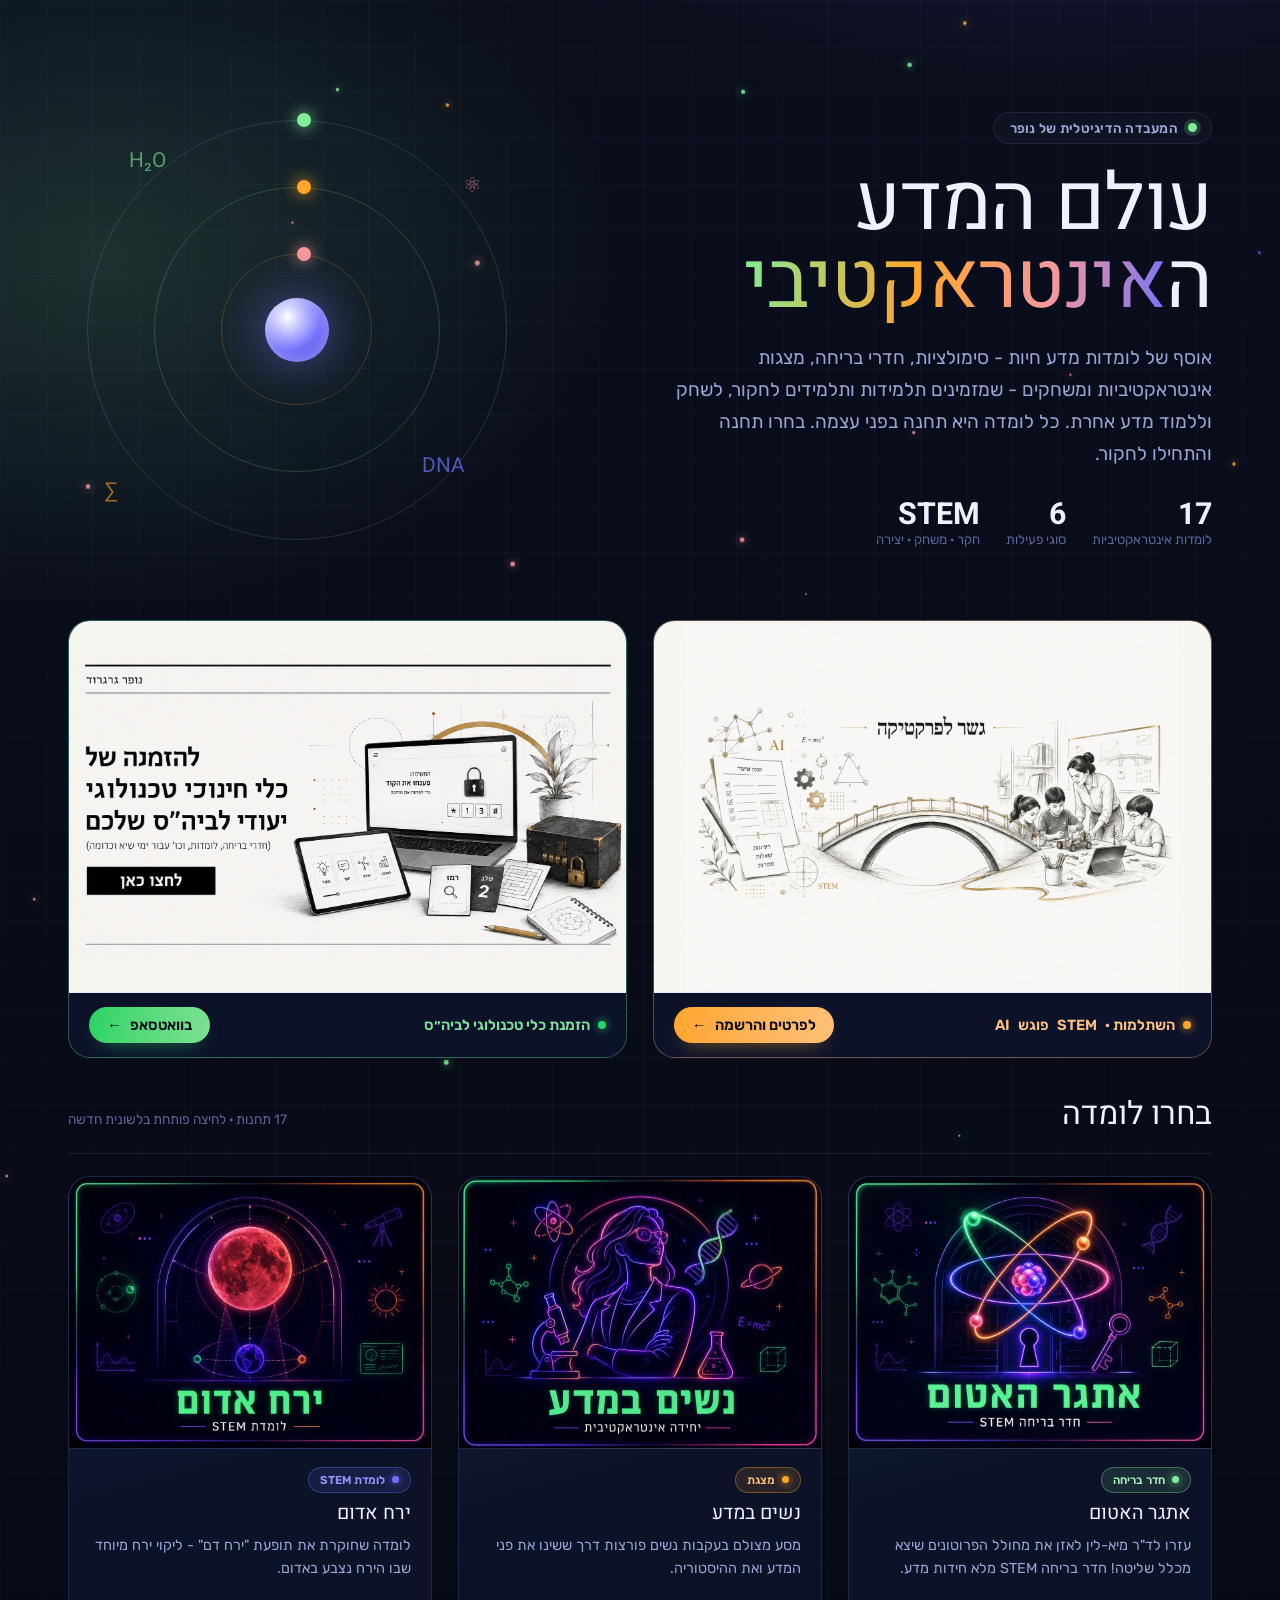
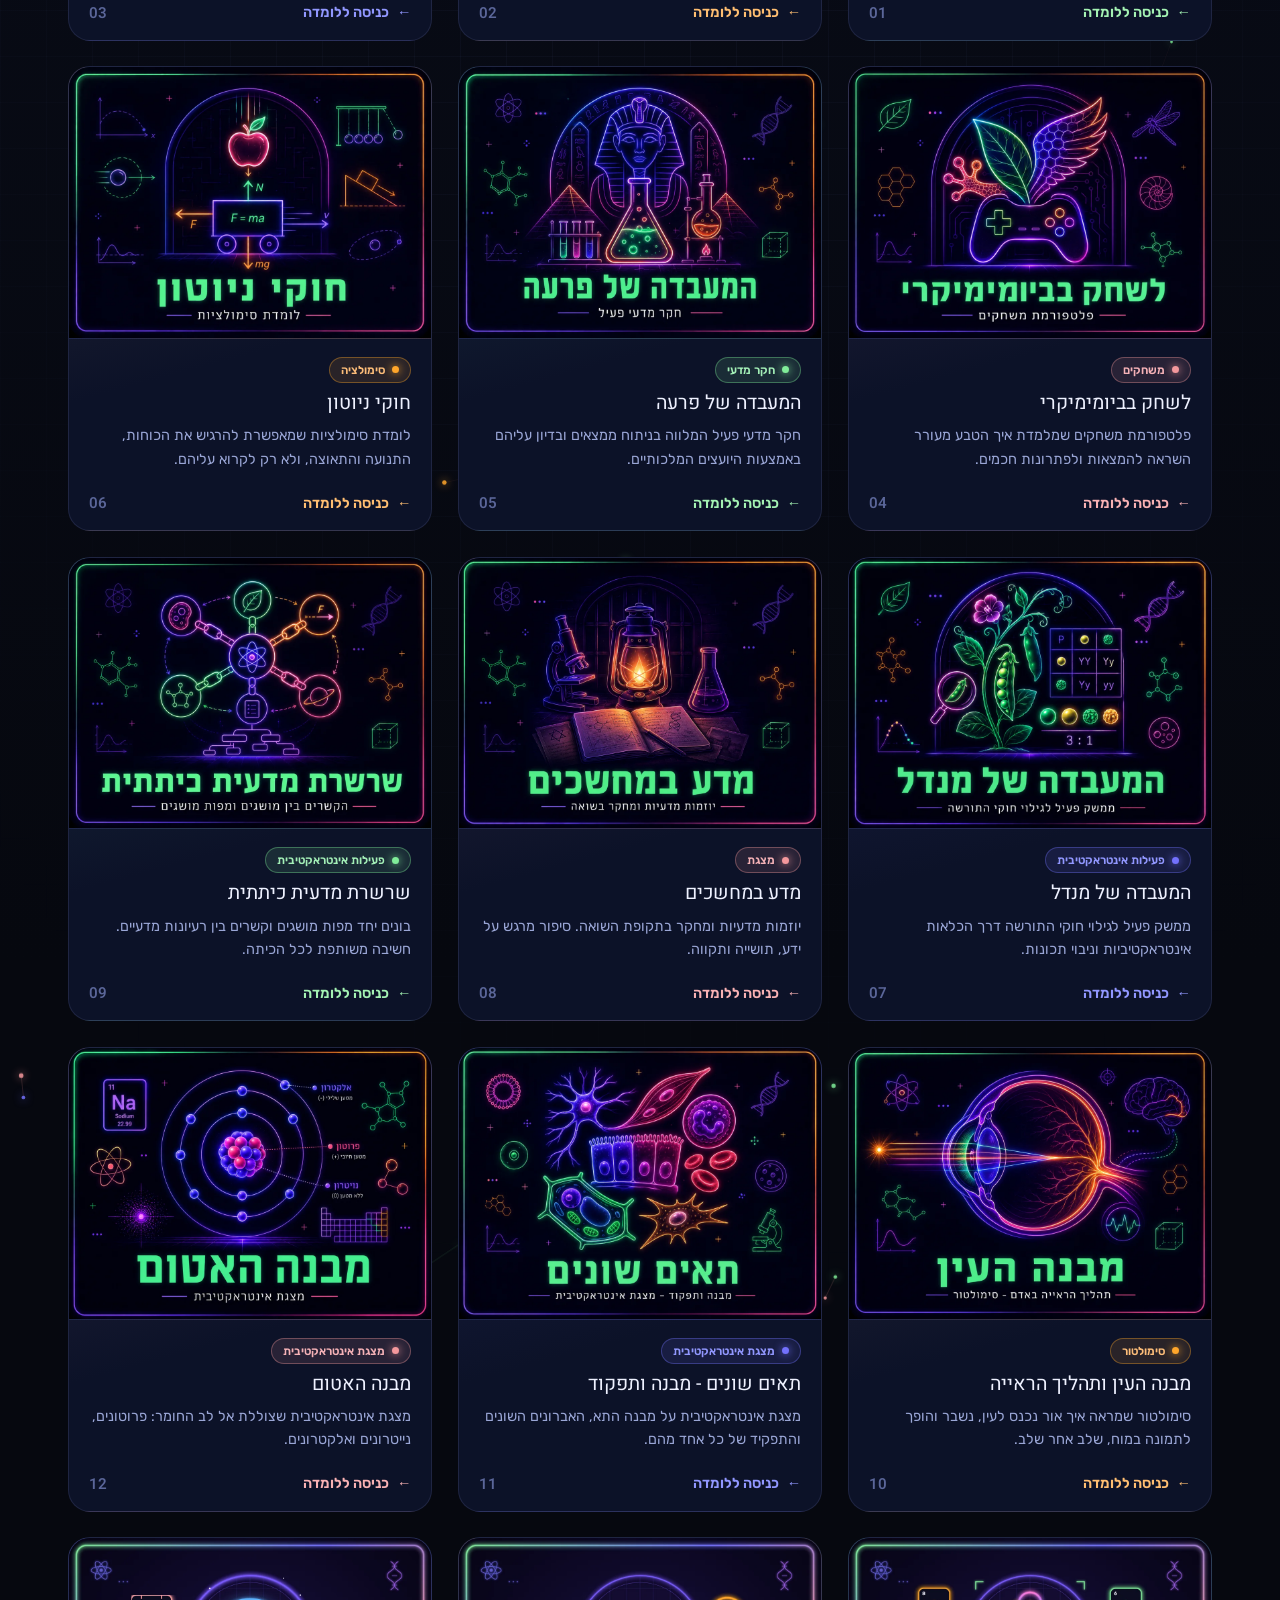
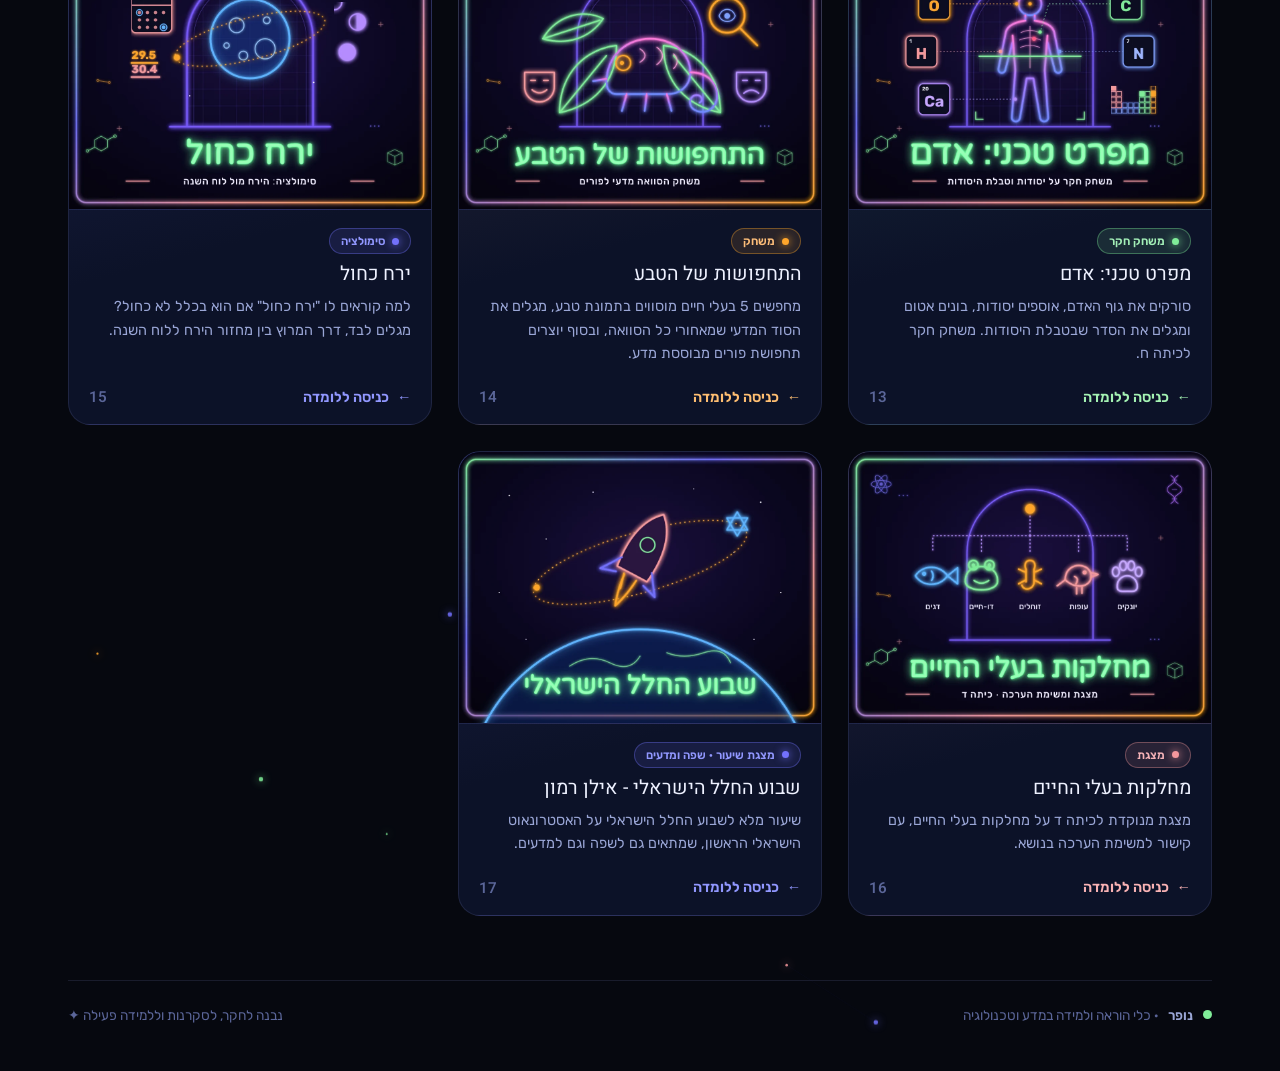
==== index.html @ 87d798ba "Add space week and two solstice lessons across pages Co-Authored-By: Claude Fable 5.2 <noreply@anthr" ====
<!DOCTYPE html>
<html lang="he" dir="rtl">
<head>
<meta charset="UTF-8">
<meta name="viewport" content="width=device-width, initial-scale=1.0">
<title>כלי הוראה ולמידה במדע וטכנולוגיה - נופר</title>
<link rel="preconnect" href="https://fonts.googleapis.com">
<link rel="preconnect" href="https://fonts.gstatic.com" crossorigin>
<link href="https://fonts.googleapis.com/css2?family=Heebo:wght@400;500;700&family=Rubik:wght@300;400;500;600;700&family=Secular+One&display=swap" rel="stylesheet">
<link rel="stylesheet" href="assets/styles.css">
</head>
<body>

<!-- ================= COSMIC BACKDROP ================= -->
<div class="cosmos" aria-hidden="true">
  <canvas id="net"></canvas>
</div>

<main class="shell">

  <!-- ================= HERO ================= -->
  <header class="hero">
    <div class="hero-text">
      <span class="kicker"><span class="dot"></span>המעבדה הדיגיטלית של נופר</span>
      <h1>עולם המדע ה<span class="grad">אינטראקטיבי</span></h1>
      <p class="lead">
        אוסף של לומדות מדע חיות - סימולציות, חדרי בריחה, מצגות אינטראקטיביות
        ומשחקים - שמזמינים תלמידות ותלמידים לחקור, לשחק וללמוד מדע אחרת.
        כל לומדה היא תחנה בפני עצמה. בחרו תחנה והתחילו לחקור.
      </p>
      <div class="stats">
        <div class="stat"><b>17</b><span>לומדות אינטראקטיביות</span></div>
        <div class="stat"><b>6</b><span>סוגי פעילות</span></div>
        <div class="stat"><b>STEM</b><span>חקר · משחק · יצירה</span></div>
      </div>
    </div>

    <div class="orbits" aria-hidden="true">
      <div class="ring r1"></div><div class="ring r2"></div><div class="ring r3"></div>
      <div class="spin s1"><div class="electron"></div></div>
      <div class="spin s2"><div class="electron"></div></div>
      <div class="spin s3"><div class="electron"></div></div>
      <div class="nucleus"></div>
      <span class="glyph g1">H₂O</span>
      <span class="glyph g2">∑</span>
      <span class="glyph g3">⚛</span>
      <span class="glyph g4">DNA</span>
    </div>
  </header>

  <!-- ================= PROMO TILES ================= -->
  <section class="promos">
    <a class="promo-tile" style="--c:var(--orange)" href="https://www.sciencedu.online/stem-course" target="_blank" rel="noopener">
      <div class="promo-pic">
        <img src="images/course-hero.png" alt="ההשתלמות גשר לפרקטיקה" loading="lazy">
      </div>
      <span class="promo-bar">
        <span class="promo-label"><span class="cdot"></span>השתלמות · <span dir="ltr">STEM</span> פוגש <span dir="ltr">AI</span></span>
        <span class="promo-cta">לפרטים והרשמה<span class="arrow">←</span></span>
      </span>
    </a>

    <a class="promo-tile" style="--c:#25d366" href="https://wa.me/message/2TUM2WXKXIIEO1" target="_blank" rel="noopener">
      <div class="promo-pic">
        <img src="images/order-tool.png" alt="להזמנת כלי חינוכי טכנולוגי ייעודי לבית הספר" loading="lazy">
      </div>
      <span class="promo-bar">
        <span class="promo-label"><span class="cdot"></span>הזמנת כלי טכנולוגי לביה״ס</span>
        <span class="promo-cta">בוואטסאפ<span class="arrow">←</span></span>
      </span>
    </a>
  </section>

  <!-- ================= GRID ================= -->
  <div class="section-head">
    <h2>בחרו לומדה</h2>
    <span class="count">17 תחנות · לחיצה פותחת בלשונית חדשה</span>
  </div>

  <section class="grid" id="grid">

    <!-- 1 -->
    <a class="card" style="--accent:#80ed99" href="https://www.sciencedu.online/stem-escaperoom" target="_blank" rel="noopener">
      <div class="thumb">
        <img class="shot" src="images/01.webp" alt="אתגר האטום" loading="lazy">
      </div>
      <div class="body">
        <span class="cat"><span class="cdot"></span>חדר בריחה</span>
        <h3>אתגר האטום</h3>
        <p>עזרו לד"ר מיא-לין לאזן את מחולל הפרוטונים שיצא מכלל שליטה! חדר בריחה STEM מלא חידות מדע.</p>
        <span class="go"><span class="arrow">←</span>כניסה ללומדה<span class="num">01</span></span>
      </div>
    </a>

    <!-- 2 -->
    <a class="card" style="--accent:#ffa62b" href="https://www.canva.com/design/DAHAo9DVJVs/t5P0ZWGNNsDzKUJ4w9Lu6w/watch" target="_blank" rel="noopener">
      <div class="thumb">
        <img class="shot" src="images/02.webp" alt="נשים במדע" loading="lazy">
      </div>
      <div class="body">
        <span class="cat"><span class="cdot"></span>מצגת</span>
        <h3>נשים במדע</h3>
        <p>מסע מצולם בעקבות נשים פורצות דרך ששינו את פני המדע ואת ההיסטוריה.</p>
        <span class="go"><span class="arrow">←</span>כניסה ללומדה<span class="num">02</span></span>
      </div>
    </a>

    <!-- 3 -->
    <a class="card" style="--accent:#7371fc" href="https://red-moon.lovable.app" target="_blank" rel="noopener">
      <div class="thumb">
        <img class="shot" src="images/03.webp" alt="ירח אדום" loading="lazy">
      </div>
      <div class="body">
        <span class="cat"><span class="cdot"></span>לומדת STEM</span>
        <h3>ירח אדום</h3>
        <p>לומדה שחוקרת את תופעת "ירח דם" - ליקוי ירח מיוחד שבו הירח נצבע באדום.</p>
        <span class="go"><span class="arrow">←</span>כניסה ללומדה<span class="num">03</span></span>
      </div>
    </a>

    <!-- 4 -->
    <a class="card" style="--accent:#f4989c" href="https://biomim-games.base44.app" target="_blank" rel="noopener">
      <div class="thumb">
        <img class="shot" src="images/04.webp" alt="לשחק בביומימיקרי" loading="lazy">
      </div>
      <div class="body">
        <span class="cat"><span class="cdot"></span>משחקים</span>
        <h3>לשחק בביומימיקרי</h3>
        <p>פלטפורמת משחקים שמלמדת איך הטבע מעורר השראה להמצאות ולפתרונות חכמים.</p>
        <span class="go"><span class="arrow">←</span>כניסה ללומדה<span class="num">04</span></span>
      </div>
    </a>

    <!-- 5 -->
    <a class="card" style="--accent:#80ed99" href="https://www.sciencedu.online/paro-lab" target="_blank" rel="noopener">
      <div class="thumb">
        <img class="shot" src="images/05.webp" alt="המעבדה של פרעה" loading="lazy">
      </div>
      <div class="body">
        <span class="cat"><span class="cdot"></span>חקר מדעי</span>
        <h3>המעבדה של פרעה</h3>
        <p>חקר מדעי פעיל המלווה בניתוח ממצאים ובדיון עליהם באמצעות היועצים המלכותיים.</p>
        <span class="go"><span class="arrow">←</span>כניסה ללומדה<span class="num">05</span></span>
      </div>
    </a>

    <!-- 6 -->
    <a class="card" style="--accent:#ffa62b" href="https://newton-laws.lovable.app" target="_blank" rel="noopener">
      <div class="thumb">
        <img class="shot" src="images/06.webp" alt="חוקי ניוטון" loading="lazy">
      </div>
      <div class="body">
        <span class="cat"><span class="cdot"></span>סימולציה</span>
        <h3>חוקי ניוטון</h3>
        <p>לומדת סימולציות שמאפשרת להרגיש את הכוחות, התנועה והתאוצה, ולא רק לקרוא עליהם.</p>
        <span class="go"><span class="arrow">←</span>כניסה ללומדה<span class="num">06</span></span>
      </div>
    </a>

    <!-- 7 -->
    <a class="card" style="--accent:#7371fc" href="https://mendel-s-laws.vercel.app" target="_blank" rel="noopener">
      <div class="thumb">
        <img class="shot" src="images/07.webp" alt="המעבדה של מנדל" loading="lazy">
      </div>
      <div class="body">
        <span class="cat"><span class="cdot"></span>פעילות אינטראקטיבית</span>
        <h3>המעבדה של מנדל</h3>
        <p>ממשק פעיל לגילוי חוקי התורשה דרך הכלאות אינטראקטיביות וניבוי תכונות.</p>
        <span class="go"><span class="arrow">←</span>כניסה ללומדה<span class="num">07</span></span>
      </div>
    </a>

    <!-- 8 -->
    <a class="card" style="--accent:#f4989c" href="https://canva.link/holocaust-science" target="_blank" rel="noopener">
      <div class="thumb">
        <img class="shot" src="images/08.webp" alt="מדע במחשכים" loading="lazy">
      </div>
      <div class="body">
        <span class="cat"><span class="cdot"></span>מצגת</span>
        <h3>מדע במחשכים</h3>
        <p>יוזמות מדעיות ומחקר בתקופת השואה. סיפור מרגש על ידע, תושייה ותקווה.</p>
        <span class="go"><span class="arrow">←</span>כניסה ללומדה<span class="num">08</span></span>
      </div>
    </a>

    <!-- 9 -->
    <a class="card" style="--accent:#80ed99" href="https://welcome-science-nofar.lovable.app" target="_blank" rel="noopener">
      <div class="thumb">
        <img class="shot" src="images/09.webp" alt="שרשרת מדעית כיתתית" loading="lazy">
      </div>
      <div class="body">
        <span class="cat"><span class="cdot"></span>פעילות אינטראקטיבית</span>
        <h3>שרשרת מדעית כיתתית</h3>
        <p>בונים יחד מפות מושגים וקשרים בין רעיונות מדעיים. חשיבה משותפת לכל הכיתה.</p>
        <span class="go"><span class="arrow">←</span>כניסה ללומדה<span class="num">09</span></span>
      </div>
    </a>

    <!-- 10 -->
    <a class="card" style="--accent:#ffa62b" href="https://www.sciencedu.online/vision-eye" target="_blank" rel="noopener">
      <div class="thumb">
        <img class="shot" src="images/10.webp" alt="מבנה העין ותהליך הראייה" loading="lazy">
      </div>
      <div class="body">
        <span class="cat"><span class="cdot"></span>סימולטור</span>
        <h3>מבנה העין ותהליך הראייה</h3>
        <p>סימולטור שמראה איך אור נכנס לעין, נשבר והופך לתמונה במוח, שלב אחר שלב.</p>
        <span class="go"><span class="arrow">←</span>כניסה ללומדה<span class="num">10</span></span>
      </div>
    </a>

    <!-- 11 -->
    <a class="card" style="--accent:#7371fc" href="https://nofar-teach.my.canva.site/the-cell" target="_blank" rel="noopener">
      <div class="thumb">
        <img class="shot" src="images/11.webp" alt="תאים שונים" loading="lazy">
      </div>
      <div class="body">
        <span class="cat"><span class="cdot"></span>מצגת אינטראקטיבית</span>
        <h3>תאים שונים - מבנה ותפקוד</h3>
        <p>מצגת אינטראקטיבית על מבנה התא, האברונים השונים והתפקיד של כל אחד מהם.</p>
        <span class="go"><span class="arrow">←</span>כניסה ללומדה<span class="num">11</span></span>
      </div>
    </a>

    <!-- 12 -->
    <a class="card" style="--accent:#f4989c" href="https://nofar-teach.my.canva.site/atom-stem" target="_blank" rel="noopener">
      <div class="thumb">
        <img class="shot" src="images/12.webp" alt="מבנה האטום" loading="lazy">
      </div>
      <div class="body">
        <span class="cat"><span class="cdot"></span>מצגת אינטראקטיבית</span>
        <h3>מבנה האטום</h3>
        <p>מצגת אינטראקטיבית שצוללת אל לב החומר: פרוטונים, נייטרונים ואלקטרונים.</p>
        <span class="go"><span class="arrow">←</span>כניסה ללומדה<span class="num">12</span></span>
      </div>
    </a>

    <!-- 13 -->
    <a class="card" style="--accent:#80ed99" href="https://mifrat.sciencedu.online" target="_blank" rel="noopener">
      <div class="thumb">
        <img class="shot" src="images/13.webp" alt="מפרט טכני: אדם" loading="lazy">
      </div>
      <div class="body">
        <span class="cat"><span class="cdot"></span>משחק חקר</span>
        <h3>מפרט טכני: אדם</h3>
        <p>סורקים את גוף האדם, אוספים יסודות, בונים אטום ומגלים את הסדר שבטבלת היסודות. משחק חקר לכיתה ח.</p>
        <span class="go"><span class="arrow">←</span>כניסה ללומדה<span class="num">13</span></span>
      </div>
    </a>

    <!-- 14 -->
    <a class="card" style="--accent:#ffa62b" href="https://gemini.google.com/share/899c2c8ca747" target="_blank" rel="noopener">
      <div class="thumb">
        <img class="shot" src="images/14.webp" alt="התחפושות של הטבע" loading="lazy">
      </div>
      <div class="body">
        <span class="cat"><span class="cdot"></span>משחק</span>
        <h3>התחפושות של הטבע</h3>
        <p>מחפשים 5 בעלי חיים מוסווים בתמונת טבע, מגלים את הסוד המדעי שמאחורי כל הסוואה, ובסוף יוצרים תחפושת פורים מבוססת מדע.</p>
        <span class="go"><span class="arrow">←</span>כניסה ללומדה<span class="num">14</span></span>
      </div>
    </a>

    <!-- 15 -->
    <a class="card" style="--accent:#7371fc" href="https://claude.ai/public/artifacts/c6dfd6c9-1d72-4d85-8a67-367273b089e2" target="_blank" rel="noopener">
      <div class="thumb">
        <img class="shot" src="images/15.webp" alt="ירח כחול" loading="lazy">
      </div>
      <div class="body">
        <span class="cat"><span class="cdot"></span>סימולציה</span>
        <h3>ירח כחול</h3>
        <p>למה קוראים לו "ירח כחול" אם הוא בכלל לא כחול? מגלים לבד, דרך המרוץ בין מחזור הירח ללוח השנה.</p>
        <span class="go"><span class="arrow">←</span>כניסה ללומדה<span class="num">15</span></span>
      </div>
    </a>

    <!-- 16 -->
    <a class="card" style="--accent:#f4989c" href="https://www.canva.com/design/DAHGwIL9C1Y/KOdJyWkvgxK7fjcI-snxVA/view" target="_blank" rel="noopener">
      <div class="thumb">
        <img class="shot" src="images/16.webp" alt="מחלקות בעלי החיים" loading="lazy">
      </div>
      <div class="body">
        <span class="cat"><span class="cdot"></span>מצגת</span>
        <h3>מחלקות בעלי החיים</h3>
        <p>מצגת מנוקדת לכיתה ד על מחלקות בעלי החיים, עם קישור למשימת הערכה בנושא.</p>
        <span class="go"><span class="arrow">←</span>כניסה ללומדה<span class="num">16</span></span>
      </div>
    </a>

    <!-- 17 -->
    <a class="card" style="--accent:#7371fc" href="https://canva.link/yjhljhae2chibsu" target="_blank" rel="noopener">
      <div class="thumb">
        <img class="shot" src="images/17.webp" alt="שבוע החלל הישראלי" loading="lazy">
      </div>
      <div class="body">
        <span class="cat"><span class="cdot"></span>מצגת שיעור · שפה ומדעים</span>
        <h3>שבוע החלל הישראלי - אילן רמון</h3>
        <p>שיעור מלא לשבוע החלל הישראלי על האסטרונאוט הישראלי הראשון, שמתאים גם לשפה וגם למדעים.</p>
        <span class="go"><span class="arrow">←</span>כניסה ללומדה<span class="num">17</span></span>
      </div>
    </a>

  </section>

  <!-- ================= FOOTER ================= -->
  <footer class="foot">
    <span class="sig"><span class="dot" style="width:9px;height:9px;border-radius:50%;background:var(--green);display:inline-block"></span><b>נופר</b> · כלי הוראה ולמידה במדע וטכנולוגיה</span>
    <span>נבנה לחקר, לסקרנות וללמידה פעילה ✦</span>
  </footer>

</main>

<!-- ================= TWEAKS PANEL (design-time only) ================= -->
<aside id="tweaks" aria-label="Tweaks">
  <div class="tk-head">
    <b>Tweaks</b>
    <button class="tk-x" id="tk-close" title="סגירה">✕</button>
  </div>
  <div class="tk-row">
    <label>ערכת מצב</label>
    <div class="seg" data-tk="light">
      <button data-v="false" class="on">כהה</button>
      <button data-v="true">בהיר</button>
    </div>
  </div>
  <div class="tk-row">
    <label>צביעת כרטיסים</label>
    <div class="swatches" data-tk="scheme">
      <button data-v="multi" class="on" title="מגוון" style="background:conic-gradient(#80ed99,#ffa62b,#f4989c,#7371fc,#80ed99)"></button>
      <button data-v="#80ed99" style="background:#80ed99"></button>
      <button data-v="#ffa62b" style="background:#ffa62b"></button>
      <button data-v="#7371fc" style="background:#7371fc"></button>
      <button data-v="#f4989c" style="background:#f4989c"></button>
    </div>
  </div>
  <div class="tk-row">
    <label>פונט כותרות</label>
    <div class="seg" data-tk="displayFont">
      <button data-v="Secular One" class="on">Secular</button>
      <button data-v="Rubik">Rubik</button>
      <button data-v="Heebo">Heebo</button>
    </div>
  </div>
  <div class="tk-row">
    <label>עוצמת תנועה <span id="tk-motion-v">100%</span></label>
    <input type="range" data-tk="motion" min="0" max="1.6" step="0.1" value="1">
  </div>
  <div class="tk-row">
    <label>צפיפות רשת <span id="tk-grid-v">בינונית</span></label>
    <input type="range" data-tk="gridMin" min="260" max="380" step="20" value="300">
  </div>
</aside>

<!-- single editable defaults block (host rewrites this on disk) -->
<script>
  window.TWEAK_DEFAULTS = /*EDITMODE-BEGIN*/{
    "light": false,
    "scheme": "multi",
    "displayFont": "Heebo",
    "motion": 1,
    "gridMin": 300
  }/*EDITMODE-END*/;
</script>

<!-- thumbnail for offline bundle splash -->
<template id="__bundler_thumbnail">
  <svg viewBox="0 0 100 100" xmlns="http://www.w3.org/2000/svg">
    <rect width="100" height="100" fill="#0a0e1d"/>
    <g transform="translate(50 50)" fill="none" stroke="#80ed99" stroke-width="3">
      <ellipse rx="26" ry="11"/>
      <ellipse rx="26" ry="11" transform="rotate(60)"/>
      <ellipse rx="26" ry="11" transform="rotate(120)"/>
    </g>
    <circle cx="50" cy="50" r="5" fill="#7371fc"/>
  </svg>
</template>

<script src="assets/app.js"></script>
<script src="assets/tweaks.js"></script>
</body>
</html>
---- assets/styles.css ----
/* =========================================================
   מעבדה קוסמית — Cosmic Lab
   עמוד לומדות מדע אינטראקטיביות · RTL · Embed-safe
   (no position:fixed / no position:sticky / no anchor-scroll)
   ========================================================= */

:root {
  /* brand */
  --green: #80ed99;
  --orange: #ffa62b;
  --purple: #7371fc;
  --pink: #f4989c;

  /* surfaces */
  --bg-0: #06080f;
  --bg-1: #0a0e1d;
  --bg-2: #0e1430;
  --card: #111733;
  --card-2: #0c1228;

  /* ink */
  --ink: #eef1ff;
  --muted: #9aa6d6;
  --faint: #5b6699;
  --line: rgba(160, 175, 255, 0.12);

  /* tunable via Tweaks */
  --accent: var(--purple);
  --grid-min: 300px;
  --motion: 1;          /* 0 = off, 1 = normal, 1.6 = lively */
  --display-font: 'Secular One', sans-serif;
  --body-font: 'Rubik', sans-serif;

  --radius: 22px;
  --maxw: 1240px;
}

* { box-sizing: border-box; }

html, body {
  margin: 0;
  padding: 0;
  background: var(--bg-0);
  color: var(--ink);
  font-family: var(--body-font);
  -webkit-font-smoothing: antialiased;
  text-rendering: optimizeLegibility;
}

body {
  position: relative;
  overflow-x: hidden;
  min-height: 100vh;
}

/* ---------- cosmic backdrop ---------- */
.cosmos {
  position: absolute;
  inset: 0;
  z-index: 0;
  overflow: hidden;
  background:
    radial-gradient(1100px 700px at 82% -8%, rgba(115, 113, 252, 0.30), transparent 60%),
    radial-gradient(900px 620px at 8% 6%, rgba(128, 237, 153, 0.16), transparent 58%),
    radial-gradient(1000px 760px at 50% 120%, rgba(244, 152, 156, 0.14), transparent 60%),
    linear-gradient(180deg, var(--bg-1), var(--bg-0) 60%);
}
.cosmos canvas { position: absolute; inset: 0; width: 100%; height: 100%; display: block; }

/* faint grid texture */
.cosmos::after {
  content: "";
  position: absolute;
  inset: 0;
  background-image:
    linear-gradient(rgba(160, 175, 255, 0.045) 1px, transparent 1px),
    linear-gradient(90deg, rgba(160, 175, 255, 0.045) 1px, transparent 1px);
  background-size: 46px 46px;
  mask-image: radial-gradient(120% 90% at 50% 0%, #000 35%, transparent 78%);
  -webkit-mask-image: radial-gradient(120% 90% at 50% 0%, #000 35%, transparent 78%);
}

.shell {
  position: relative;
  z-index: 1;
  max-width: var(--maxw);
  margin: 0 auto;
  padding: clamp(20px, 4vw, 48px);
}

/* =========================================================
   HERO
   ========================================================= */
.hero {
  position: relative;
  display: grid;
  grid-template-columns: 1.25fr 0.9fr;
  align-items: center;
  gap: clamp(20px, 4vw, 56px);
  padding: clamp(28px, 5vw, 70px) 0 clamp(28px, 4vw, 56px);
}

.kicker {
  display: inline-flex;
  align-items: center;
  gap: 10px;
  font-weight: 600;
  font-size: 0.84rem;
  letter-spacing: 0.02em;
  color: var(--muted);
  padding: 7px 14px 7px 16px;
  border: 1px solid var(--line);
  border-radius: 100px;
  background: rgba(255, 255, 255, 0.025);
  backdrop-filter: blur(6px);
}
.kicker .dot {
  width: 9px; height: 9px; border-radius: 50%;
  background: var(--green);
  box-shadow: 0 0 0 4px rgba(128, 237, 153, 0.18);
  animation: pulse calc(2.6s / var(--motion)) ease-in-out infinite;
}

.hero h1 {
  font-family: var(--display-font);
  font-weight: 400;
  font-size: clamp(2.6rem, 6.2vw, 5rem);
  line-height: 0.98;
  letter-spacing: -0.01em;
  margin: 22px 0 0;
  text-wrap: balance;
}
.hero h1 .grad {
  background: linear-gradient(100deg, var(--green), var(--orange) 42%, var(--pink) 72%, var(--purple));
  -webkit-background-clip: text;
  background-clip: text;
  color: transparent;
}

.hero p.lead {
  margin: 20px 0 0;
  max-width: 46ch;
  font-size: clamp(1rem, 1.5vw, 1.18rem);
  line-height: 1.7;
  color: var(--muted);
  text-wrap: pretty;
}

.hero .stats {
  display: flex;
  flex-wrap: wrap;
  gap: 26px;
  margin-top: 30px;
}
.hero .stat { display: flex; flex-direction: column; gap: 2px; }
.hero .stat b {
  font-family: var(--display-font);
  font-size: 1.9rem;
  line-height: 1;
  color: var(--ink);
}
.hero .stat span { font-size: 0.82rem; color: var(--faint); }

/* hero orbital figure */
.orbits {
  position: relative;
  aspect-ratio: 1;
  width: min(100%, 420px);
  margin: 0 auto;
  display: grid;
  place-items: center;
}
.orbits .ring {
  position: absolute;
  inset: 0;
  border: 1px solid rgba(160, 175, 255, 0.18);
  border-radius: 50%;
}
.orbits .ring.r2 { inset: 16%; border-color: rgba(128, 237, 153, 0.22); }
.orbits .ring.r3 { inset: 32%; border-color: rgba(255, 166, 43, 0.22); }
.orbits .spin {
  position: absolute; inset: 0;
  animation: spin calc(26s / var(--motion)) linear infinite;
}
.orbits .spin.s2 { inset: 16%; animation-duration: calc(18s / var(--motion)); animation-direction: reverse; }
.orbits .spin.s3 { inset: 32%; animation-duration: calc(12s / var(--motion)); }
.orbits .electron {
  position: absolute;
  top: -7px; left: 50%;
  width: 14px; height: 14px;
  margin-inline-start: -7px;
  border-radius: 50%;
  background: var(--green);
  box-shadow: 0 0 16px var(--green);
}
.orbits .spin.s2 .electron { background: var(--orange); box-shadow: 0 0 16px var(--orange); }
.orbits .spin.s3 .electron { background: var(--pink); box-shadow: 0 0 16px var(--pink); }
.orbits .nucleus {
  width: 64px; height: 64px;
  border-radius: 50%;
  background: radial-gradient(circle at 35% 30%, #fff, var(--purple) 55%, #4b49d6);
  box-shadow: 0 0 50px rgba(115, 113, 252, 0.6), inset 0 0 14px rgba(255,255,255,0.4);
  animation: bob calc(5s / var(--motion)) ease-in-out infinite;
}
.orbits .glyph {
  position: absolute;
  font-family: var(--display-font);
  color: rgba(238, 241, 255, 0.5);
  font-size: 1.3rem;
  animation: drift calc(7s / var(--motion)) ease-in-out infinite;
}
.orbits .glyph.g1 { top: 6%; left: 10%; color: rgba(128,237,153,0.6); }
.orbits .glyph.g2 { bottom: 8%; left: 4%; animation-delay: -2s; color: rgba(255,166,43,0.6); }
.orbits .glyph.g3 { top: 12%; right: 6%; animation-delay: -4s; color: rgba(244,152,156,0.6); }
.orbits .glyph.g4 { bottom: 14%; right: 10%; animation-delay: -1s; color: rgba(115,113,252,0.7); }

/* =========================================================
   PROMO TILES (course + tool, side by side)
   ========================================================= */
.promos {
  display: grid;
  grid-template-columns: repeat(2, 1fr);
  gap: clamp(16px, 2vw, 26px);
  margin: clamp(10px, 2vw, 22px) 0 clamp(20px, 3vw, 32px);
}

.promo-tile {
  --c: var(--orange);
  position: relative;
  display: flex;
  flex-direction: column;
  border: 1px solid color-mix(in oklab, var(--c) 28%, var(--line));
  border-radius: var(--radius);
  overflow: hidden;
  text-decoration: none;
  color: inherit;
  background:
    linear-gradient(165deg, color-mix(in oklab, var(--c) 12%, var(--card)) 0%, var(--card-2) 62%);
  transition: transform 0.5s cubic-bezier(.2,.7,.2,1),
              border-color 0.35s ease, box-shadow 0.35s ease;
}
.promo-tile:hover {
  transform: translateY(-6px);
  border-color: color-mix(in oklab, var(--c) 55%, transparent);
  box-shadow: 0 24px 56px -26px rgba(0,0,0,0.8),
              0 16px 60px -30px color-mix(in oklab, var(--c) 70%, transparent);
}
.promo-tile:focus-visible { outline: 2px solid var(--c); outline-offset: 3px; }

.promo-pic {
  position: relative;
  aspect-ratio: 3 / 2;
  overflow: hidden;
  background: #f6f5f0;
  border-bottom: 1px solid var(--line);
}
.promo-pic img {
  position: absolute;
  inset: 0;
  width: 100%;
  height: 100%;
  object-fit: contain;
  display: block;
  transition: transform 0.6s cubic-bezier(.2,.7,.2,1);
}
.promo-tile:hover .promo-pic img { transform: scale(1.035); }

.promo-bar {
  display: flex;
  align-items: center;
  justify-content: space-between;
  gap: 12px;
  flex-wrap: wrap;
  padding: 14px clamp(14px, 1.6vw, 20px);
}
.promo-label {
  display: inline-flex;
  align-items: center;
  gap: 8px;
  font-weight: 600;
  font-size: 0.92rem;
  color: color-mix(in oklab, var(--c) 65%, var(--ink));
}
.promo-label .cdot {
  width: 8px; height: 8px; border-radius: 50%;
  background: var(--c);
  box-shadow: 0 0 8px var(--c);
}
.promo-cta {
  display: inline-flex;
  align-items: center;
  gap: 8px;
  font-weight: 600;
  font-size: 0.92rem;
  color: #0a0e1d;
  padding: 9px 18px;
  border-radius: 100px;
  background: linear-gradient(100deg, var(--c), color-mix(in oklab, var(--c) 72%, #fff));
  box-shadow: 0 8px 22px -12px color-mix(in oklab, var(--c) 80%, transparent);
  white-space: nowrap;
}
.promo-cta .arrow { display: inline-block; transition: transform 0.3s ease; }
.promo-tile:hover .promo-cta .arrow { transform: translateX(-5px); }

@media (max-width: 720px) {
  .promos { grid-template-columns: 1fr; }
}

/* =========================================================
   SECTION TITLE
   ========================================================= */
.section-head {
  display: flex;
  align-items: baseline;
  justify-content: space-between;
  gap: 16px;
  margin: clamp(18px, 3vw, 30px) 0 22px;
  padding-bottom: 16px;
  border-bottom: 1px solid var(--line);
}
.section-head h2 {
  font-family: var(--display-font);
  font-weight: 400;
  font-size: clamp(1.4rem, 2.6vw, 2rem);
  margin: 0;
}
.section-head .count {
  font-size: 0.85rem;
  color: var(--faint);
}

/* =========================================================
   GRID + CARDS
   ========================================================= */
.grid {
  display: grid;
  grid-template-columns: repeat(auto-fill, minmax(var(--grid-min), 1fr));
  gap: clamp(18px, 2vw, 26px);
}

.card {
  --c: var(--accent);
  position: relative;
  display: flex;
  flex-direction: column;
  background:
    linear-gradient(165deg, color-mix(in oklab, var(--c) 14%, var(--card)) 0%, var(--card-2) 60%);
  border: 1px solid var(--line);
  border-radius: var(--radius);
  overflow: hidden;
  text-decoration: none;
  color: inherit;
  transition: transform 0.5s cubic-bezier(.2,.7,.2,1),
              border-color 0.35s ease, box-shadow 0.35s ease;
}
.card.reveal { animation: cardIn 0.55s cubic-bezier(.2,.7,.2,1) both; }
@keyframes cardIn {
  from { opacity: 0; transform: translateY(24px); }
  to   { opacity: 1; transform: translateY(0); }
}

.card::before {  /* corner glow */
  content: "";
  position: absolute;
  inset: 0;
  background: radial-gradient(420px 180px at 88% 0%, color-mix(in oklab, var(--c) 30%, transparent), transparent 70%);
  opacity: 0.5;
  transition: opacity 0.35s ease;
  pointer-events: none;
}

.card:hover {
  transform: translateY(-8px);
  border-color: color-mix(in oklab, var(--c) 55%, transparent);
  box-shadow: 0 22px 50px -22px rgba(0,0,0,0.8),
              0 0 0 1px color-mix(in oklab, var(--c) 30%, transparent),
              0 18px 60px -30px color-mix(in oklab, var(--c) 70%, transparent);
}
.card:hover::before { opacity: 1; }
.card:focus-visible { outline: 2px solid var(--c); outline-offset: 3px; }

/* thumb 4:3 */
.thumb {
  position: relative;
  aspect-ratio: 4 / 3;
  overflow: hidden;
  background:
    radial-gradient(120% 120% at 70% 15%, color-mix(in oklab, var(--c) 22%, transparent), transparent 60%),
    linear-gradient(160deg, #0c1230, #070b18);
  border-bottom: 1px solid var(--line);
}
.thumb .shot {
  position: absolute; inset: 0;
  width: 100%; height: 100%;
  object-fit: cover;
  display: block;
  transition: transform 0.6s cubic-bezier(.2,.7,.2,1);
}
.card:hover .thumb .shot { transform: scale(1.05); }

/* category tag (in body) */
.cat {
  align-self: flex-start;
  display: inline-flex;
  align-items: center;
  gap: 7px;
  font-size: 0.72rem;
  font-weight: 600;
  color: color-mix(in oklab, var(--c) 72%, var(--ink));
  padding: 5px 11px;
  border-radius: 100px;
  background: color-mix(in oklab, var(--c) 12%, transparent);
  border: 1px solid color-mix(in oklab, var(--c) 36%, transparent);
}
.cat .cdot {
  width: 7px; height: 7px; border-radius: 50%;
  background: var(--c);
  box-shadow: 0 0 8px var(--c);
}

.card .body {
  display: flex;
  flex-direction: column;
  gap: 9px;
  padding: 18px 20px 16px;
  flex: 1;
}
.card .body h3 {
  font-family: var(--display-font);
  font-weight: 400;
  font-size: 1.22rem;
  line-height: 1.2;
  margin: 0;
}
.card .body p {
  margin: 0;
  font-size: 0.9rem;
  line-height: 1.62;
  color: var(--muted);
  text-wrap: pretty;
}

.card .go {
  margin-top: auto;
  padding-top: 12px;
  display: inline-flex;
  align-items: center;
  gap: 8px;
  font-weight: 600;
  font-size: 0.9rem;
  color: color-mix(in oklab, var(--c) 75%, #fff);
}
.card .go .arrow {
  display: inline-block;
  transition: transform 0.3s ease;
}
.card:hover .go .arrow { transform: translateX(-5px); }
.card .go .num {
  margin-inline-start: auto;
  font-family: var(--display-font);
  font-size: 0.95rem;
  color: var(--faint);
}

/* =========================================================
   FOOTER
   ========================================================= */
.foot {
  margin-top: clamp(34px, 6vw, 64px);
  padding-top: 26px;
  border-top: 1px solid var(--line);
  display: flex;
  flex-wrap: wrap;
  align-items: center;
  justify-content: space-between;
  gap: 14px;
  color: var(--faint);
  font-size: 0.85rem;
}
.foot .sig { display: inline-flex; align-items: center; gap: 10px; }
.foot .sig b { color: var(--muted); font-weight: 600; }

/* =========================================================
   KEYFRAMES
   ========================================================= */
@keyframes spin { to { transform: rotate(360deg); } }
@keyframes pulse {
  0%, 100% { box-shadow: 0 0 0 4px rgba(128,237,153,0.18); }
  50% { box-shadow: 0 0 0 8px rgba(128,237,153,0.05); }
}
@keyframes bob { 0%,100% { transform: translateY(-4px); } 50% { transform: translateY(4px); } }
@keyframes drift {
  0%,100% { transform: translate(0,0) rotate(0deg); opacity: 0.5; }
  50% { transform: translate(0,-10px) rotate(6deg); opacity: 1; }
}

@media (prefers-reduced-motion: reduce) {
  * { animation: none !important; }
  .card { transition: none; }
}

/* =========================================================
   RESPONSIVE
   ========================================================= */
@media (max-width: 880px) {
  .hero { grid-template-columns: 1fr; }
  .orbits { width: min(78%, 320px); order: -1; }
}
@media (max-width: 520px) {
  .hero .stats { gap: 18px; }
  :root { --grid-min: 240px; }
}

/* =========================================================
   LIGHT THEME (Tweak)
   ========================================================= */
body.light {
  --bg-0: #f5f5ff;
  --bg-1: #eef0fb;
  --bg-2: #ffffff;
  --card: #ffffff;
  --card-2: #f3f4fc;
  --ink: #1a1f3d;
  --muted: #51597f;
  --faint: #8b93b8;
  --line: rgba(40, 50, 110, 0.12);
}
body.light .cosmos {
  background:
    radial-gradient(1100px 700px at 82% -8%, rgba(115, 113, 252, 0.18), transparent 60%),
    radial-gradient(900px 620px at 8% 6%, rgba(128, 237, 153, 0.16), transparent 58%),
    radial-gradient(1000px 760px at 50% 120%, rgba(244, 152, 156, 0.16), transparent 60%),
    linear-gradient(180deg, #eef0fb, #f5f5ff 60%);
}
body.light .cosmos::after {
  background-image:
    linear-gradient(rgba(60, 70, 140, 0.06) 1px, transparent 1px),
    linear-gradient(90deg, rgba(60, 70, 140, 0.06) 1px, transparent 1px);
}
body.light .thumb {
  background:
    radial-gradient(120% 120% at 70% 15%, color-mix(in oklab, var(--c) 26%, transparent), transparent 60%),
    linear-gradient(160deg, #eef1ff, #e3e7fb);
  border-bottom-color: rgba(40, 50, 110, 0.1);
}
body.light .thumb::after {
  background: linear-gradient(0deg, rgba(255,255,255,0.45), transparent 42%);
}
body.light .cat { background: color-mix(in oklab, var(--c) 16%, #fff); color: color-mix(in oklab, var(--c) 55%, var(--ink)); }
body.light .kicker { background: rgba(255,255,255,0.6); }
body.light .card:hover {
  box-shadow: 0 22px 50px -26px rgba(40,50,110,0.45),
              0 0 0 1px color-mix(in oklab, var(--c) 40%, transparent),
              0 16px 50px -30px color-mix(in oklab, var(--c) 70%, transparent);
}

/* =========================================================
   TWEAKS PANEL (design-time only; hidden in production)
   ========================================================= */
#tweaks {
  position: fixed;
  inset-block-end: 18px;
  inset-inline-start: 18px;
  z-index: 9999;
  width: 268px;
  display: none;
  flex-direction: column;
  gap: 14px;
  padding: 18px;
  background: rgba(13, 18, 40, 0.92);
  border: 1px solid rgba(160, 175, 255, 0.22);
  border-radius: 18px;
  box-shadow: 0 24px 60px -20px rgba(0,0,0,0.7);
  backdrop-filter: blur(16px);
  font-family: var(--body-font);
  color: #eef1ff;
}
#tweaks.show { display: flex; }
#tweaks .tk-head {
  display: flex; align-items: center; justify-content: space-between;
}
#tweaks .tk-head b { font-size: 0.95rem; font-weight: 600; }
#tweaks .tk-x {
  cursor: pointer; border: none; background: transparent;
  color: #9aa6d6; font-size: 1.1rem; line-height: 1; padding: 2px 4px;
}
#tweaks .tk-row { display: flex; flex-direction: column; gap: 7px; }
#tweaks .tk-row > label {
  font-size: 0.76rem; color: #9aa6d6; font-weight: 500;
  display: flex; justify-content: space-between;
}
#tweaks .seg { display: flex; gap: 6px; flex-wrap: wrap; }
#tweaks .seg button {
  flex: 1; min-width: 0; cursor: pointer;
  font-family: inherit; font-size: 0.74rem; font-weight: 500;
  padding: 7px 6px; border-radius: 9px;
  border: 1px solid rgba(160,175,255,0.2);
  background: rgba(255,255,255,0.04); color: #c7cef0;
  transition: all 0.18s ease; white-space: nowrap;
}
#tweaks .seg button.on {
  background: rgba(115,113,252,0.28);
  border-color: rgba(115,113,252,0.7); color: #fff;
}
#tweaks .swatches { display: flex; gap: 8px; }
#tweaks .swatches button {
  width: 30px; height: 30px; border-radius: 50%; cursor: pointer;
  border: 2px solid transparent; padding: 0;
  transition: transform 0.15s ease, border-color 0.15s ease;
}
#tweaks .swatches button.on { border-color: #fff; transform: scale(1.12); }
#tweaks input[type=range] { width: 100%; accent-color: var(--purple); }

/* ===== compact mobile layout (keeps embedded pages short) ===== */
@media (max-width: 560px) {
  .grid { grid-template-columns: repeat(2, minmax(0, 1fr)); gap: 12px; }
  .card .body { padding: 10px 11px 12px; }
  .card .body p { display: none; }
  .card .body h3 { font-size: 0.98rem; line-height: 1.25; margin: 6px 0 8px; }
  .card .cat { font-size: 0.66rem; padding: 3px 8px; max-width: 100%; white-space: normal; }
  .card .go { font-size: 0.8rem; }
  .card .go .num { display: none; }
}
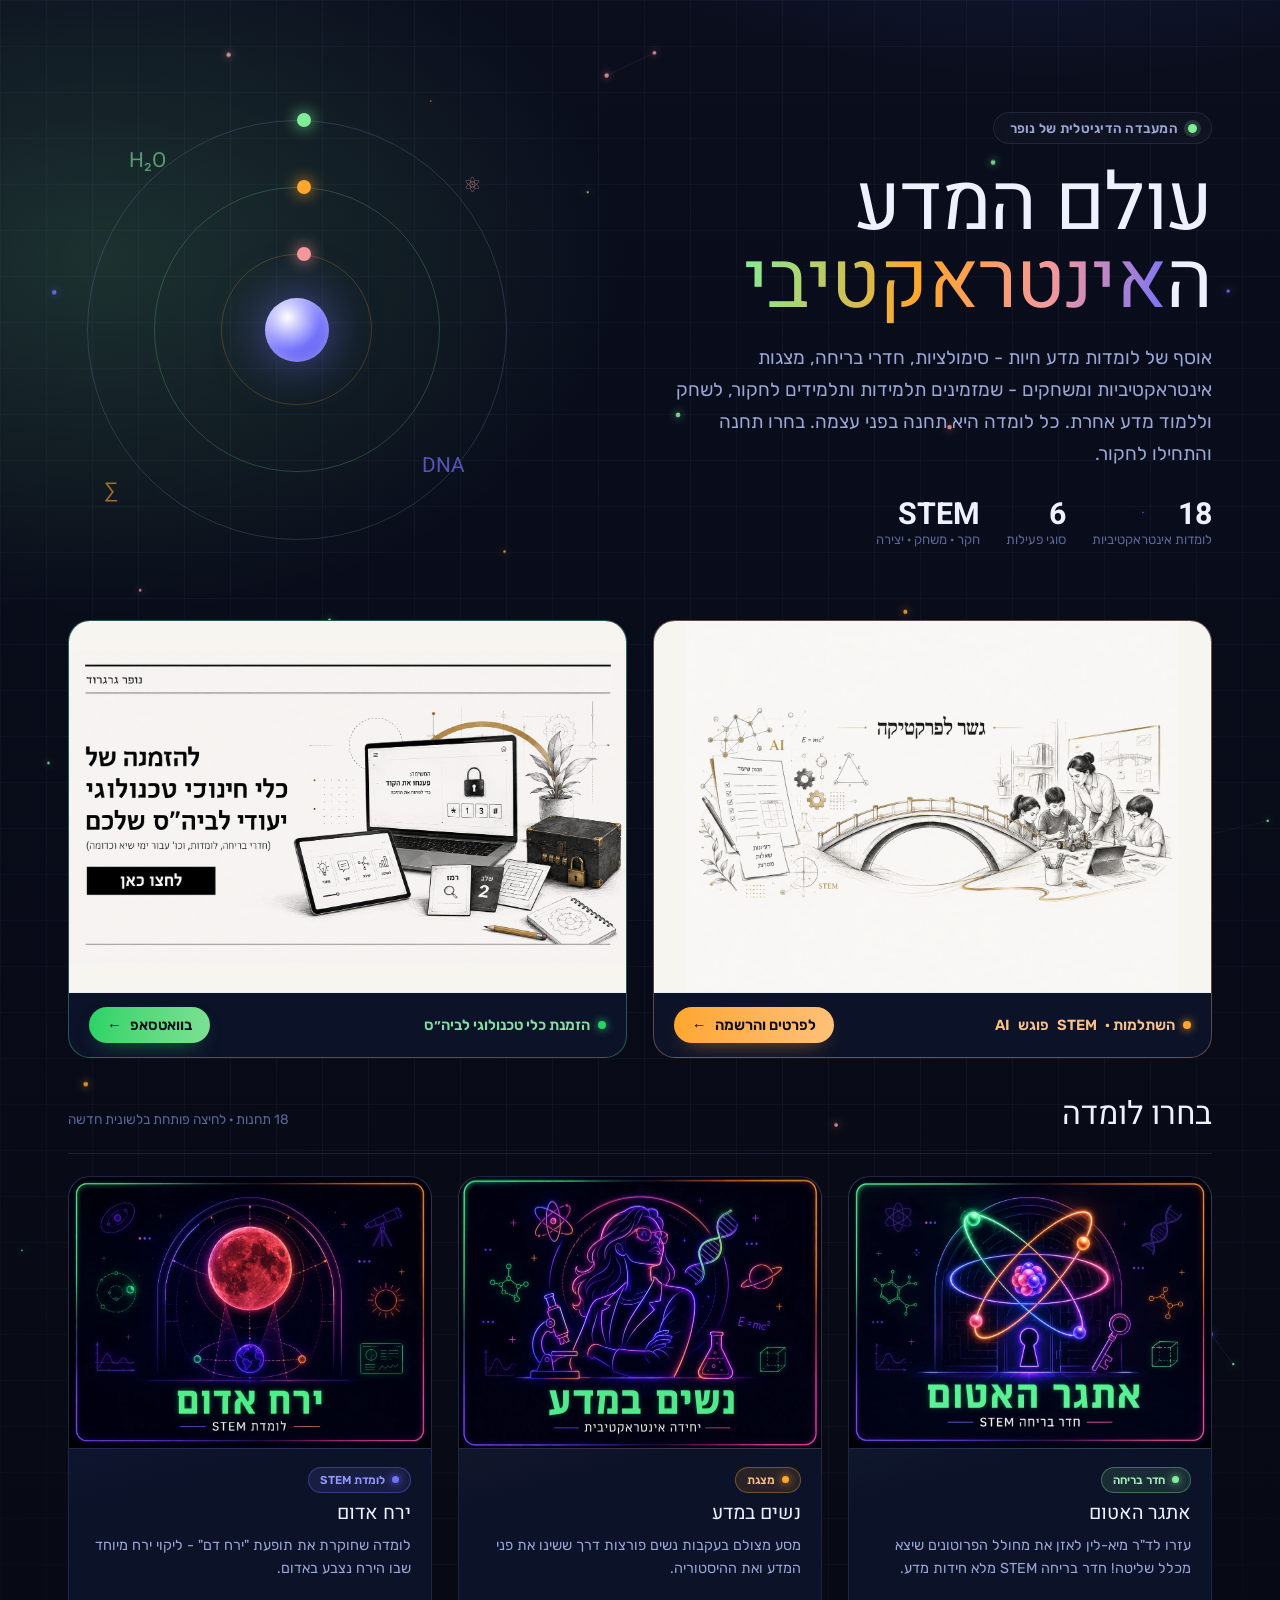
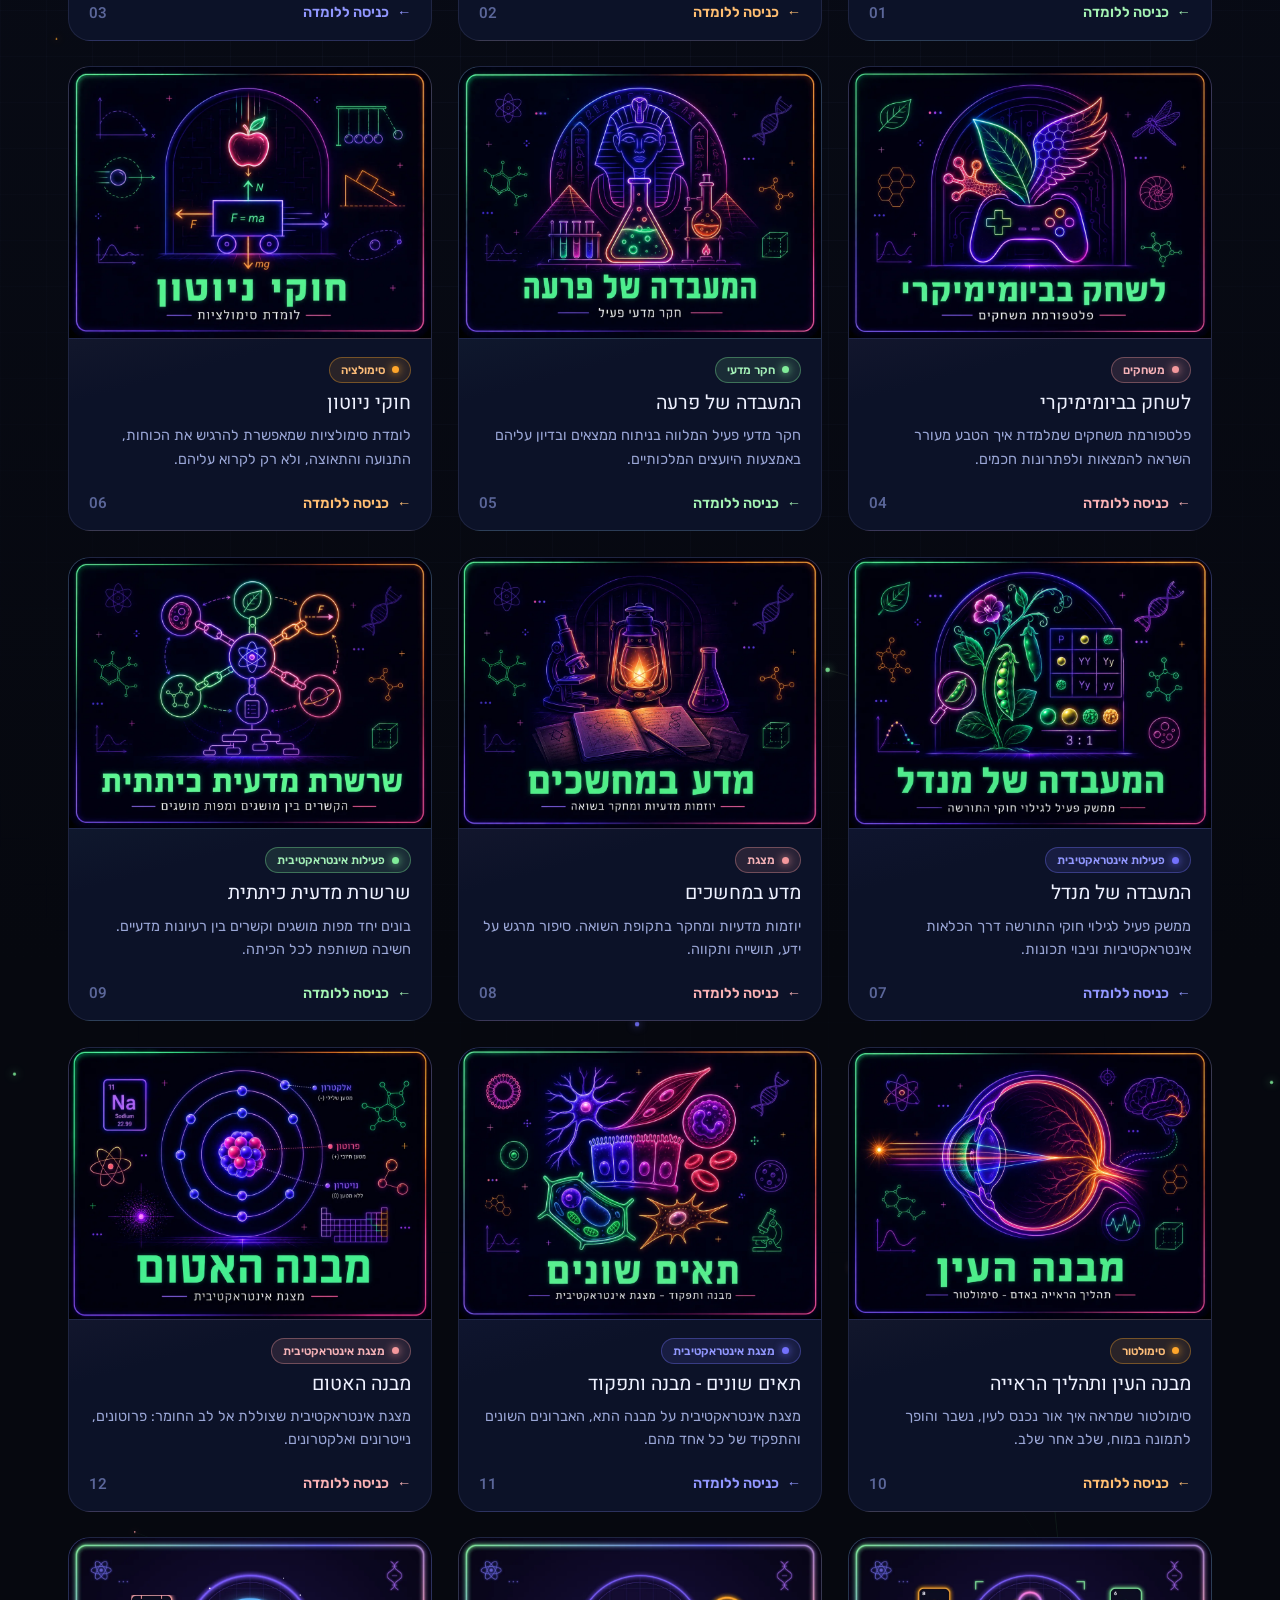
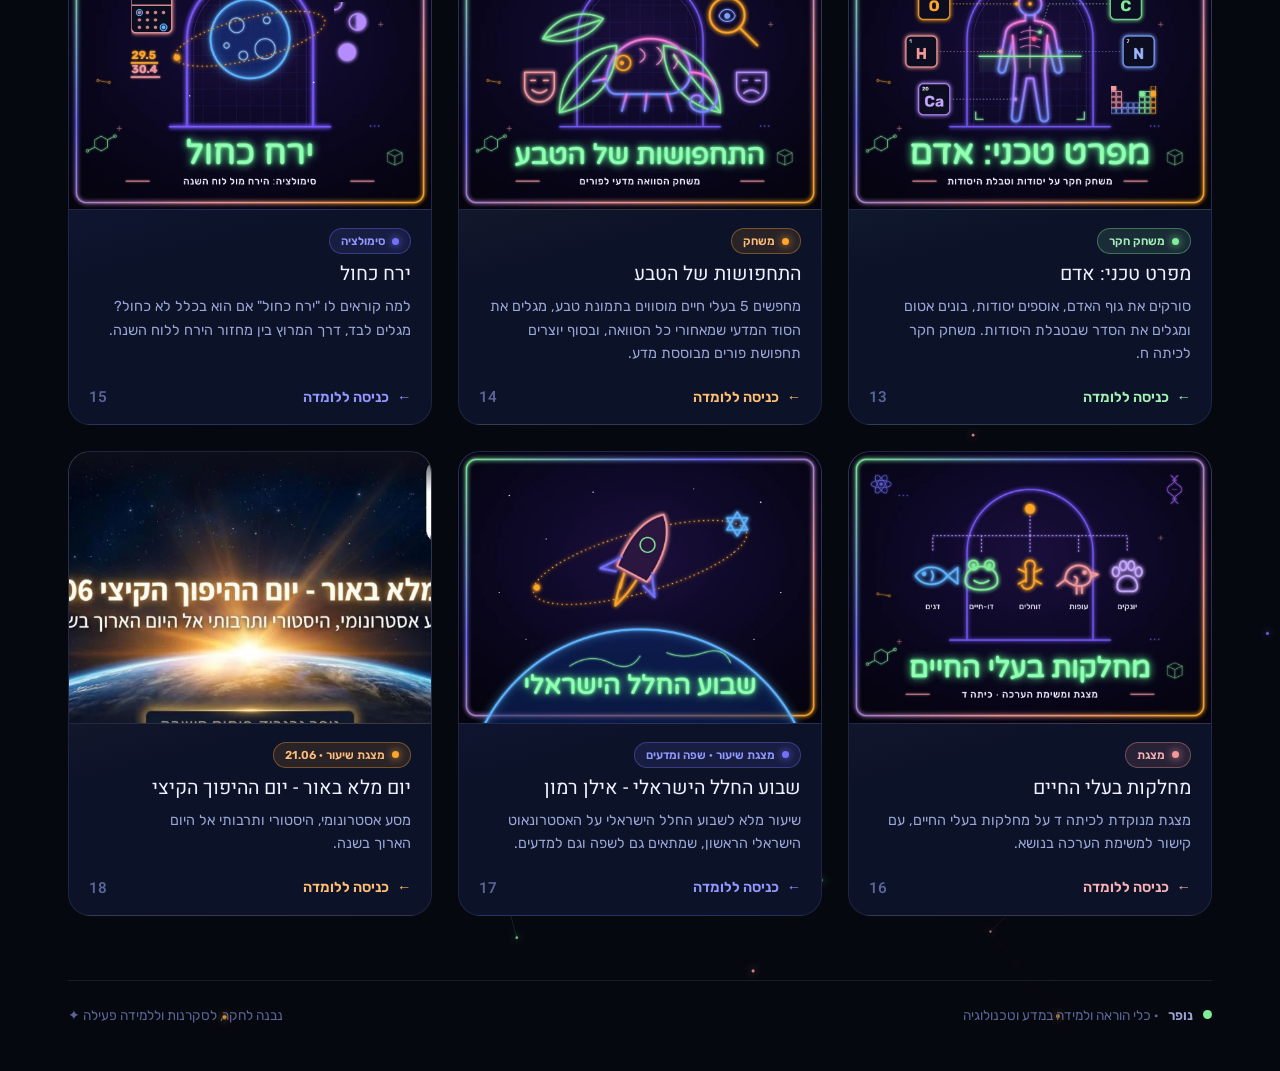
==== commit 84eae988: "Solstice light lesson: move to holidays, add to science Co-Authored-By: Claude Opus 5.5 <noreply@ant" ====
--- a/index.html
+++ b/index.html
@@ -29,7 +29,7 @@
         כל לומדה היא תחנה בפני עצמה. בחרו תחנה והתחילו לחקור.
       </p>
       <div class="stats">
-        <div class="stat"><b>17</b><span>לומדות אינטראקטיביות</span></div>
+        <div class="stat"><b>18</b><span>לומדות אינטראקטיביות</span></div>
         <div class="stat"><b>6</b><span>סוגי פעילות</span></div>
         <div class="stat"><b>STEM</b><span>חקר · משחק · יצירה</span></div>
       </div>
@@ -74,7 +74,7 @@
   <!-- ================= GRID ================= -->
   <div class="section-head">
     <h2>בחרו לומדה</h2>
-    <span class="count">17 תחנות · לחיצה פותחת בלשונית חדשה</span>
+    <span class="count">18 תחנות · לחיצה פותחת בלשונית חדשה</span>
   </div>
 
   <section class="grid" id="grid">
@@ -297,6 +297,19 @@
         <h3>שבוע החלל הישראלי - אילן רמון</h3>
         <p>שיעור מלא לשבוע החלל הישראלי על האסטרונאוט הישראלי הראשון, שמתאים גם לשפה וגם למדעים.</p>
         <span class="go"><span class="arrow">←</span>כניסה ללומדה<span class="num">17</span></span>
+      </div>
+    </a>
+
+    <!-- 18 -->
+<a class="card" style="--accent:#ffa62b" href="https://canva.link/bex8fonshpr2160" target="_blank" rel="noopener">
+      <div class="thumb">
+        <img class="shot" src="images/tools/solstice-light.webp" alt="יום מלא באור - יום ההיפוך הקיצי" loading="lazy">
+      </div>
+      <div class="body">
+        <span class="cat"><span class="cdot"></span>מצגת שיעור · 21.06</span>
+        <h3>יום מלא באור - יום ההיפוך הקיצי</h3>
+        <p>מסע אסטרונומי, היסטורי ותרבותי אל היום הארוך בשנה.</p>
+        <span class="go"><span class="arrow">←</span>כניסה ללומדה<span class="num">18</span></span>
       </div>
     </a>
 
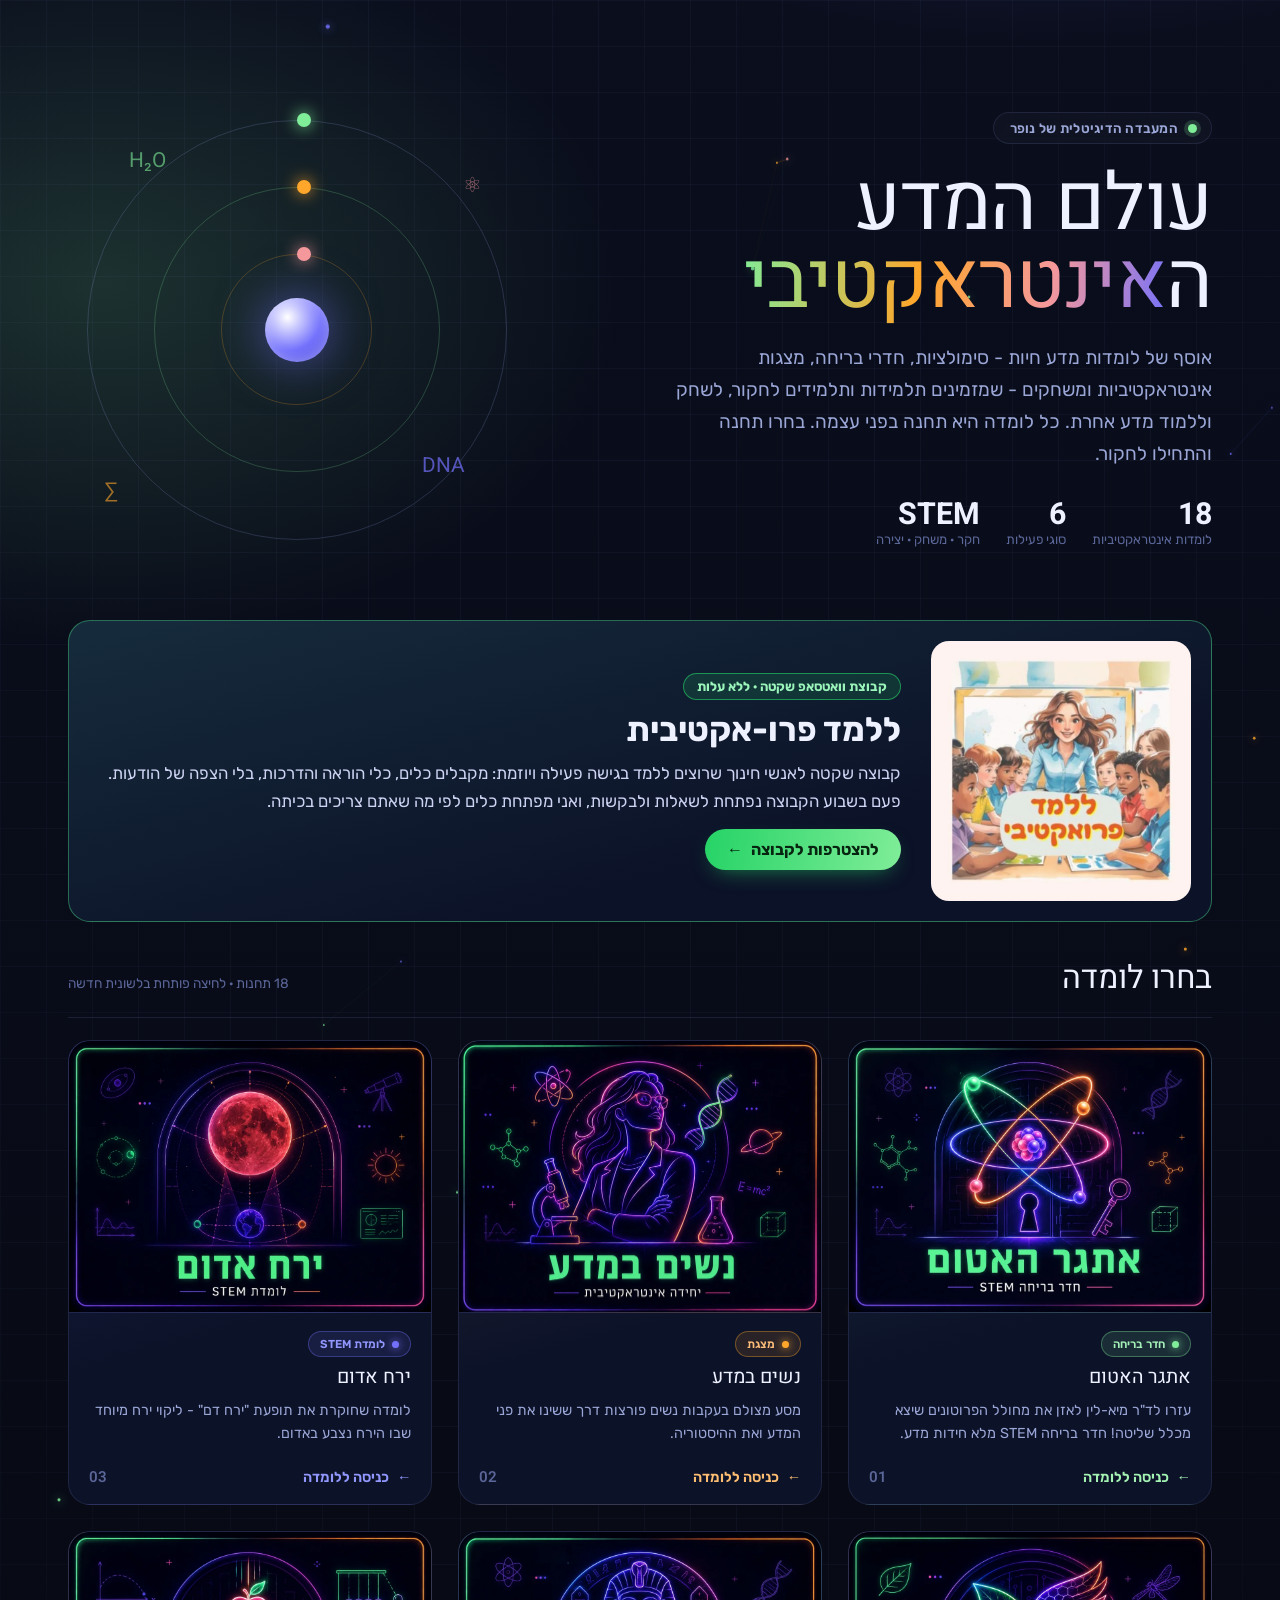
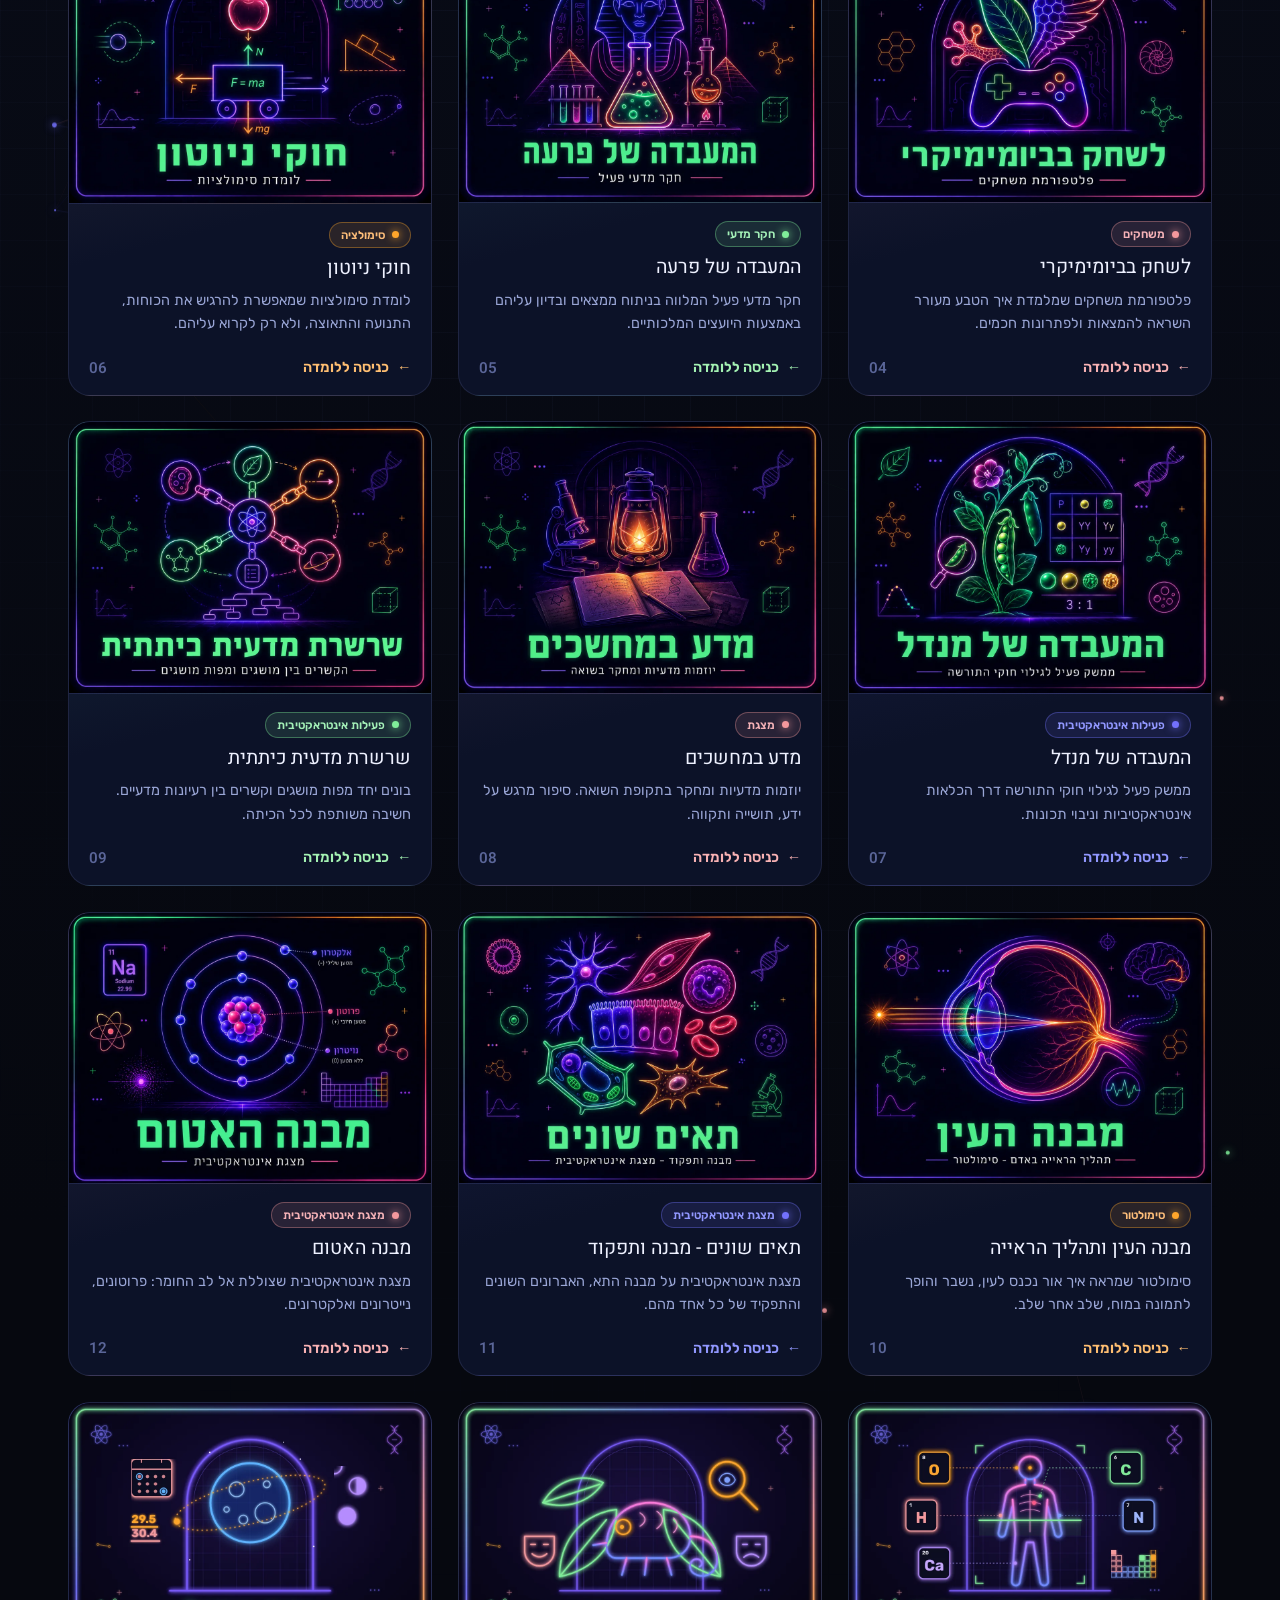
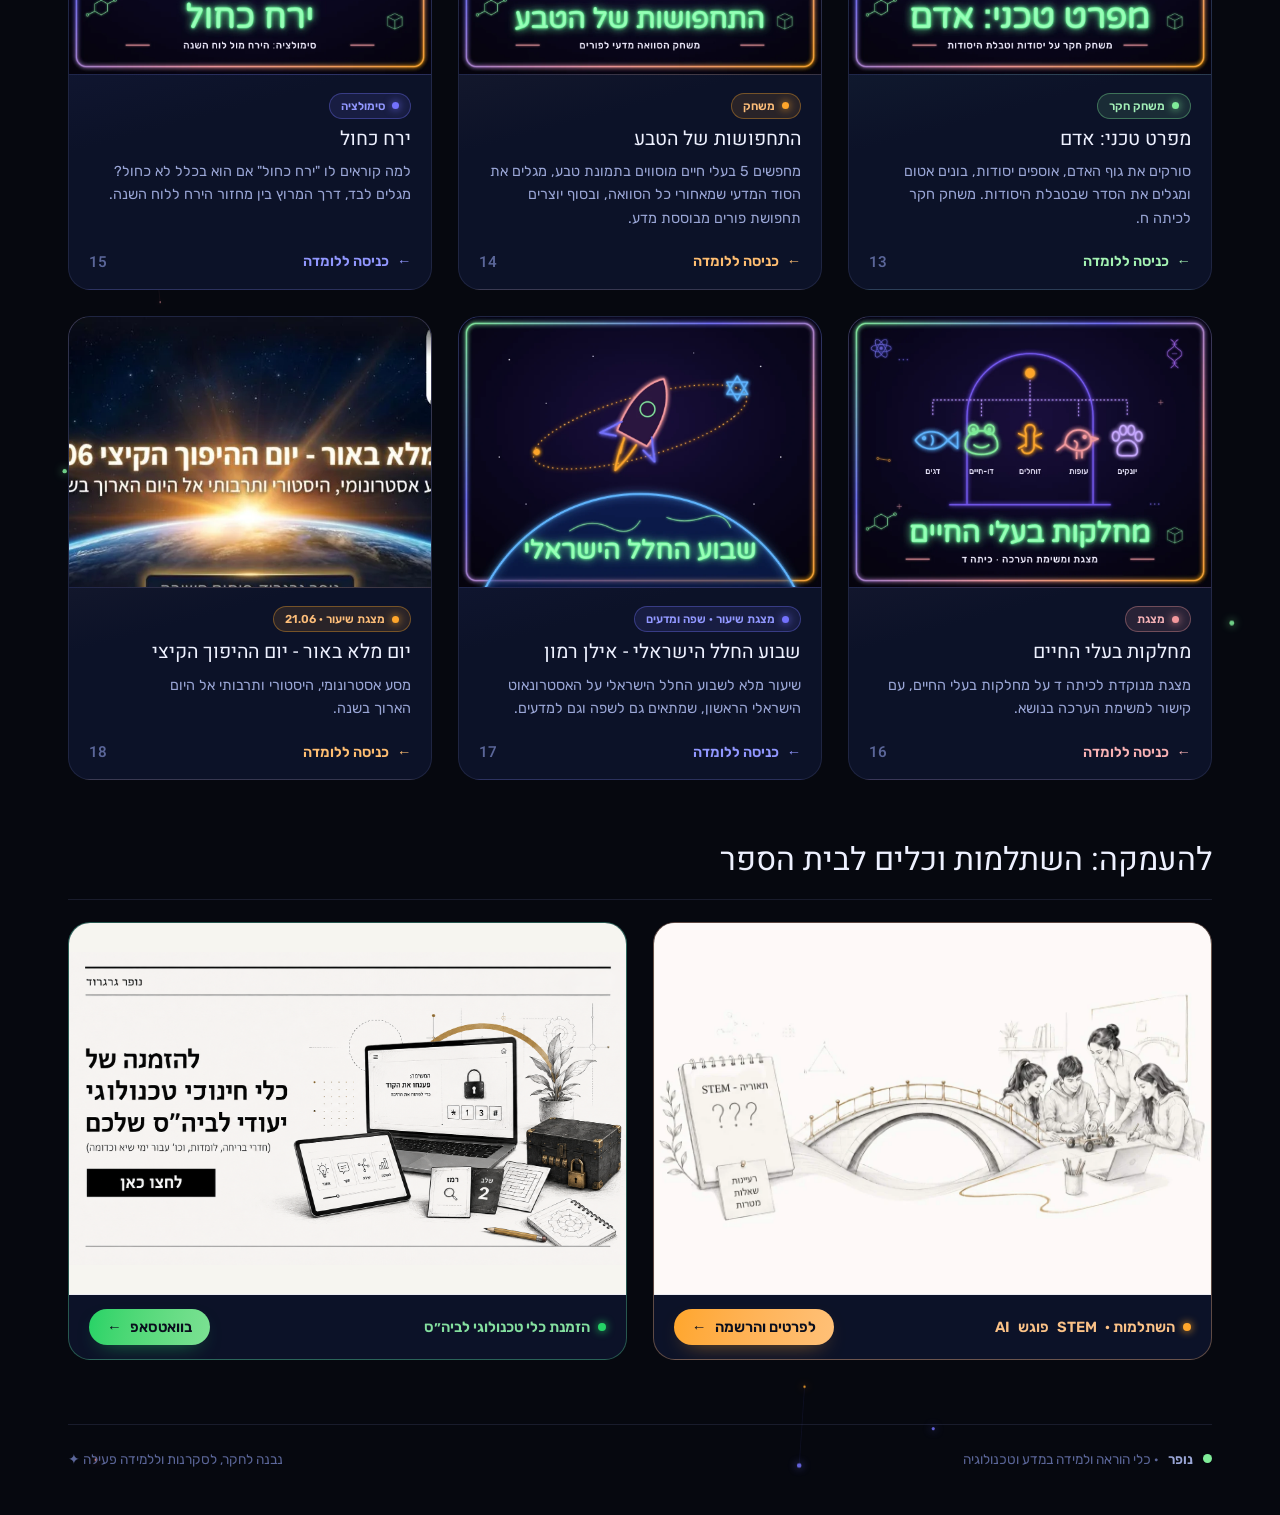
==== commit 93189bbd: "WhatsApp group banners at top of math, science, language; move courses/kit/promos below cards; bridg" ====
--- a/index.html
+++ b/index.html
@@ -48,11 +48,269 @@
     </div>
   </header>
 
+  <a class="group-banner" href="https://chat.whatsapp.com/J5yXQE9sR7aHMs200KiOTX" target="_blank" rel="noopener">
+    <div class="group-pic"><img src="images/groups/proactive.webp" alt="ללמד פרו-אקטיבית" loading="lazy"></div>
+    <div class="group-body">
+      <span class="group-tag">קבוצת וואטסאפ שקטה · ללא עלות</span>
+      <h3>ללמד פרו-אקטיבית</h3>
+      <p>קבוצה שקטה לאנשי חינוך שרוצים ללמד בגישה פעילה ויוזמת: מקבלים כלים, כלי הוראה והדרכות, בלי הצפה של הודעות. פעם בשבוע הקבוצה נפתחת לשאלות ולבקשות, ואני מפתחת כלים לפי מה שאתם צריכים בכיתה.</p>
+      <span class="group-cta">להצטרפות לקבוצה <span class="arrow">←</span></span>
+    </div>
+  </a>
+
+  <!-- ================= GRID ================= -->
+  <div class="section-head">
+    <h2>בחרו לומדה</h2>
+    <span class="count">18 תחנות · לחיצה פותחת בלשונית חדשה</span>
+  </div>
+
+  <section class="grid" id="grid">
+
+    <!-- 1 -->
+    <a class="card" style="--accent:#80ed99" href="https://www.sciencedu.online/stem-escaperoom" target="_blank" rel="noopener">
+      <div class="thumb">
+        <img class="shot" src="images/01.webp" alt="אתגר האטום" loading="lazy">
+      </div>
+      <div class="body">
+        <span class="cat"><span class="cdot"></span>חדר בריחה</span>
+        <h3>אתגר האטום</h3>
+        <p>עזרו לד"ר מיא-לין לאזן את מחולל הפרוטונים שיצא מכלל שליטה! חדר בריחה STEM מלא חידות מדע.</p>
+        <span class="go"><span class="arrow">←</span>כניסה ללומדה<span class="num">01</span></span>
+      </div>
+    </a>
+
+    <!-- 2 -->
+    <a class="card" style="--accent:#ffa62b" href="https://www.canva.com/design/DAHAo9DVJVs/t5P0ZWGNNsDzKUJ4w9Lu6w/watch" target="_blank" rel="noopener">
+      <div class="thumb">
+        <img class="shot" src="images/02.webp" alt="נשים במדע" loading="lazy">
+      </div>
+      <div class="body">
+        <span class="cat"><span class="cdot"></span>מצגת</span>
+        <h3>נשים במדע</h3>
+        <p>מסע מצולם בעקבות נשים פורצות דרך ששינו את פני המדע ואת ההיסטוריה.</p>
+        <span class="go"><span class="arrow">←</span>כניסה ללומדה<span class="num">02</span></span>
+      </div>
+    </a>
+
+    <!-- 3 -->
+    <a class="card" style="--accent:#7371fc" href="https://red-moon.lovable.app" target="_blank" rel="noopener">
+      <div class="thumb">
+        <img class="shot" src="images/03.webp" alt="ירח אדום" loading="lazy">
+      </div>
+      <div class="body">
+        <span class="cat"><span class="cdot"></span>לומדת STEM</span>
+        <h3>ירח אדום</h3>
+        <p>לומדה שחוקרת את תופעת "ירח דם" - ליקוי ירח מיוחד שבו הירח נצבע באדום.</p>
+        <span class="go"><span class="arrow">←</span>כניסה ללומדה<span class="num">03</span></span>
+      </div>
+    </a>
+
+    <!-- 4 -->
+    <a class="card" style="--accent:#f4989c" href="https://biomim-games.base44.app" target="_blank" rel="noopener">
+      <div class="thumb">
+        <img class="shot" src="images/04.webp" alt="לשחק בביומימיקרי" loading="lazy">
+      </div>
+      <div class="body">
+        <span class="cat"><span class="cdot"></span>משחקים</span>
+        <h3>לשחק בביומימיקרי</h3>
+        <p>פלטפורמת משחקים שמלמדת איך הטבע מעורר השראה להמצאות ולפתרונות חכמים.</p>
+        <span class="go"><span class="arrow">←</span>כניסה ללומדה<span class="num">04</span></span>
+      </div>
+    </a>
+
+    <!-- 5 -->
+    <a class="card" style="--accent:#80ed99" href="https://www.sciencedu.online/paro-lab" target="_blank" rel="noopener">
+      <div class="thumb">
+        <img class="shot" src="images/05.webp" alt="המעבדה של פרעה" loading="lazy">
+      </div>
+      <div class="body">
+        <span class="cat"><span class="cdot"></span>חקר מדעי</span>
+        <h3>המעבדה של פרעה</h3>
+        <p>חקר מדעי פעיל המלווה בניתוח ממצאים ובדיון עליהם באמצעות היועצים המלכותיים.</p>
+        <span class="go"><span class="arrow">←</span>כניסה ללומדה<span class="num">05</span></span>
+      </div>
+    </a>
+
+    <!-- 6 -->
+    <a class="card" style="--accent:#ffa62b" href="https://newton-laws.lovable.app" target="_blank" rel="noopener">
+      <div class="thumb">
+        <img class="shot" src="images/06.webp" alt="חוקי ניוטון" loading="lazy">
+      </div>
+      <div class="body">
+        <span class="cat"><span class="cdot"></span>סימולציה</span>
+        <h3>חוקי ניוטון</h3>
+        <p>לומדת סימולציות שמאפשרת להרגיש את הכוחות, התנועה והתאוצה, ולא רק לקרוא עליהם.</p>
+        <span class="go"><span class="arrow">←</span>כניסה ללומדה<span class="num">06</span></span>
+      </div>
+    </a>
+
+    <!-- 7 -->
+    <a class="card" style="--accent:#7371fc" href="https://mendel-s-laws.vercel.app" target="_blank" rel="noopener">
+      <div class="thumb">
+        <img class="shot" src="images/07.webp" alt="המעבדה של מנדל" loading="lazy">
+      </div>
+      <div class="body">
+        <span class="cat"><span class="cdot"></span>פעילות אינטראקטיבית</span>
+        <h3>המעבדה של מנדל</h3>
+        <p>ממשק פעיל לגילוי חוקי התורשה דרך הכלאות אינטראקטיביות וניבוי תכונות.</p>
+        <span class="go"><span class="arrow">←</span>כניסה ללומדה<span class="num">07</span></span>
+      </div>
+    </a>
+
+    <!-- 8 -->
+    <a class="card" style="--accent:#f4989c" href="https://canva.link/holocaust-science" target="_blank" rel="noopener">
+      <div class="thumb">
+        <img class="shot" src="images/08.webp" alt="מדע במחשכים" loading="lazy">
+      </div>
+      <div class="body">
+        <span class="cat"><span class="cdot"></span>מצגת</span>
+        <h3>מדע במחשכים</h3>
+        <p>יוזמות מדעיות ומחקר בתקופת השואה. סיפור מרגש על ידע, תושייה ותקווה.</p>
+        <span class="go"><span class="arrow">←</span>כניסה ללומדה<span class="num">08</span></span>
+      </div>
+    </a>
+
+    <!-- 9 -->
+    <a class="card" style="--accent:#80ed99" href="https://welcome-science-nofar.lovable.app" target="_blank" rel="noopener">
+      <div class="thumb">
+        <img class="shot" src="images/09.webp" alt="שרשרת מדעית כיתתית" loading="lazy">
+      </div>
+      <div class="body">
+        <span class="cat"><span class="cdot"></span>פעילות אינטראקטיבית</span>
+        <h3>שרשרת מדעית כיתתית</h3>
+        <p>בונים יחד מפות מושגים וקשרים בין רעיונות מדעיים. חשיבה משותפת לכל הכיתה.</p>
+        <span class="go"><span class="arrow">←</span>כניסה ללומדה<span class="num">09</span></span>
+      </div>
+    </a>
+
+    <!-- 10 -->
+    <a class="card" style="--accent:#ffa62b" href="https://www.sciencedu.online/vision-eye" target="_blank" rel="noopener">
+      <div class="thumb">
+        <img class="shot" src="images/10.webp" alt="מבנה העין ותהליך הראייה" loading="lazy">
+      </div>
+      <div class="body">
+        <span class="cat"><span class="cdot"></span>סימולטור</span>
+        <h3>מבנה העין ותהליך הראייה</h3>
+        <p>סימולטור שמראה איך אור נכנס לעין, נשבר והופך לתמונה במוח, שלב אחר שלב.</p>
+        <span class="go"><span class="arrow">←</span>כניסה ללומדה<span class="num">10</span></span>
+      </div>
+    </a>
+
+    <!-- 11 -->
+    <a class="card" style="--accent:#7371fc" href="https://nofar-teach.my.canva.site/the-cell" target="_blank" rel="noopener">
+      <div class="thumb">
+        <img class="shot" src="images/11.webp" alt="תאים שונים" loading="lazy">
+      </div>
+      <div class="body">
+        <span class="cat"><span class="cdot"></span>מצגת אינטראקטיבית</span>
+        <h3>תאים שונים - מבנה ותפקוד</h3>
+        <p>מצגת אינטראקטיבית על מבנה התא, האברונים השונים והתפקיד של כל אחד מהם.</p>
+        <span class="go"><span class="arrow">←</span>כניסה ללומדה<span class="num">11</span></span>
+      </div>
+    </a>
+
+    <!-- 12 -->
+    <a class="card" style="--accent:#f4989c" href="https://nofar-teach.my.canva.site/atom-stem" target="_blank" rel="noopener">
+      <div class="thumb">
+        <img class="shot" src="images/12.webp" alt="מבנה האטום" loading="lazy">
+      </div>
+      <div class="body">
+        <span class="cat"><span class="cdot"></span>מצגת אינטראקטיבית</span>
+        <h3>מבנה האטום</h3>
+        <p>מצגת אינטראקטיבית שצוללת אל לב החומר: פרוטונים, נייטרונים ואלקטרונים.</p>
+        <span class="go"><span class="arrow">←</span>כניסה ללומדה<span class="num">12</span></span>
+      </div>
+    </a>
+
+    <!-- 13 -->
+    <a class="card" style="--accent:#80ed99" href="https://mifrat.sciencedu.online" target="_blank" rel="noopener">
+      <div class="thumb">
+        <img class="shot" src="images/13.webp" alt="מפרט טכני: אדם" loading="lazy">
+      </div>
+      <div class="body">
+        <span class="cat"><span class="cdot"></span>משחק חקר</span>
+        <h3>מפרט טכני: אדם</h3>
+        <p>סורקים את גוף האדם, אוספים יסודות, בונים אטום ומגלים את הסדר שבטבלת היסודות. משחק חקר לכיתה ח.</p>
+        <span class="go"><span class="arrow">←</span>כניסה ללומדה<span class="num">13</span></span>
+      </div>
+    </a>
+
+    <!-- 14 -->
+    <a class="card" style="--accent:#ffa62b" href="https://gemini.google.com/share/899c2c8ca747" target="_blank" rel="noopener">
+      <div class="thumb">
+        <img class="shot" src="images/14.webp" alt="התחפושות של הטבע" loading="lazy">
+      </div>
+      <div class="body">
+        <span class="cat"><span class="cdot"></span>משחק</span>
+        <h3>התחפושות של הטבע</h3>
+        <p>מחפשים 5 בעלי חיים מוסווים בתמונת טבע, מגלים את הסוד המדעי שמאחורי כל הסוואה, ובסוף יוצרים תחפושת פורים מבוססת מדע.</p>
+        <span class="go"><span class="arrow">←</span>כניסה ללומדה<span class="num">14</span></span>
+      </div>
+    </a>
+
+    <!-- 15 -->
+    <a class="card" style="--accent:#7371fc" href="https://claude.ai/public/artifacts/c6dfd6c9-1d72-4d85-8a67-367273b089e2" target="_blank" rel="noopener">
+      <div class="thumb">
+        <img class="shot" src="images/15.webp" alt="ירח כחול" loading="lazy">
+      </div>
+      <div class="body">
+        <span class="cat"><span class="cdot"></span>סימולציה</span>
+        <h3>ירח כחול</h3>
+        <p>למה קוראים לו "ירח כחול" אם הוא בכלל לא כחול? מגלים לבד, דרך המרוץ בין מחזור הירח ללוח השנה.</p>
+        <span class="go"><span class="arrow">←</span>כניסה ללומדה<span class="num">15</span></span>
+      </div>
+    </a>
+
+    <!-- 16 -->
+    <a class="card" style="--accent:#f4989c" href="https://www.canva.com/design/DAHGwIL9C1Y/KOdJyWkvgxK7fjcI-snxVA/view" target="_blank" rel="noopener">
+      <div class="thumb">
+        <img class="shot" src="images/16.webp" alt="מחלקות בעלי החיים" loading="lazy">
+      </div>
+      <div class="body">
+        <span class="cat"><span class="cdot"></span>מצגת</span>
+        <h3>מחלקות בעלי החיים</h3>
+        <p>מצגת מנוקדת לכיתה ד על מחלקות בעלי החיים, עם קישור למשימת הערכה בנושא.</p>
+        <span class="go"><span class="arrow">←</span>כניסה ללומדה<span class="num">16</span></span>
+      </div>
+    </a>
+
+    <!-- 17 -->
+    <a class="card" style="--accent:#7371fc" href="https://canva.link/yjhljhae2chibsu" target="_blank" rel="noopener">
+      <div class="thumb">
+        <img class="shot" src="images/17.webp" alt="שבוע החלל הישראלי" loading="lazy">
+      </div>
+      <div class="body">
+        <span class="cat"><span class="cdot"></span>מצגת שיעור · שפה ומדעים</span>
+        <h3>שבוע החלל הישראלי - אילן רמון</h3>
+        <p>שיעור מלא לשבוע החלל הישראלי על האסטרונאוט הישראלי הראשון, שמתאים גם לשפה וגם למדעים.</p>
+        <span class="go"><span class="arrow">←</span>כניסה ללומדה<span class="num">17</span></span>
+      </div>
+    </a>
+
+    <!-- 18 -->
+<a class="card" style="--accent:#ffa62b" href="https://canva.link/bex8fonshpr2160" target="_blank" rel="noopener">
+      <div class="thumb">
+        <img class="shot" src="images/tools/solstice-light.webp" alt="יום מלא באור - יום ההיפוך הקיצי" loading="lazy">
+      </div>
+      <div class="body">
+        <span class="cat"><span class="cdot"></span>מצגת שיעור · 21.06</span>
+        <h3>יום מלא באור - יום ההיפוך הקיצי</h3>
+        <p>מסע אסטרונומי, היסטורי ותרבותי אל היום הארוך בשנה.</p>
+        <span class="go"><span class="arrow">←</span>כניסה ללומדה<span class="num">18</span></span>
+      </div>
+    </a>
+
+  </section>
+
   <!-- ================= PROMO TILES ================= -->
+  <div class="section-head" style="margin-top:56px">
+    <h2>להעמקה: השתלמות וכלים לבית הספר</h2>
+  </div>
+
   <section class="promos">
     <a class="promo-tile" style="--c:var(--orange)" href="https://www.sciencedu.online/stem-course" target="_blank" rel="noopener">
       <div class="promo-pic">
-        <img src="images/course-hero.png" alt="ההשתלמות גשר לפרקטיקה" loading="lazy">
+        <img src="images/course-bridge.webp" alt="השתלמות גשר לפרקטיקה - STEM פוגש AI" loading="lazy">
       </div>
       <span class="promo-bar">
         <span class="promo-label"><span class="cdot"></span>השתלמות · <span dir="ltr">STEM</span> פוגש <span dir="ltr">AI</span></span>
@@ -71,249 +329,6 @@
     </a>
   </section>
 
-  <!-- ================= GRID ================= -->
-  <div class="section-head">
-    <h2>בחרו לומדה</h2>
-    <span class="count">18 תחנות · לחיצה פותחת בלשונית חדשה</span>
-  </div>
-
-  <section class="grid" id="grid">
-
-    <!-- 1 -->
-    <a class="card" style="--accent:#80ed99" href="https://www.sciencedu.online/stem-escaperoom" target="_blank" rel="noopener">
-      <div class="thumb">
-        <img class="shot" src="images/01.webp" alt="אתגר האטום" loading="lazy">
-      </div>
-      <div class="body">
-        <span class="cat"><span class="cdot"></span>חדר בריחה</span>
-        <h3>אתגר האטום</h3>
-        <p>עזרו לד"ר מיא-לין לאזן את מחולל הפרוטונים שיצא מכלל שליטה! חדר בריחה STEM מלא חידות מדע.</p>
-        <span class="go"><span class="arrow">←</span>כניסה ללומדה<span class="num">01</span></span>
-      </div>
-    </a>
-
-    <!-- 2 -->
-    <a class="card" style="--accent:#ffa62b" href="https://www.canva.com/design/DAHAo9DVJVs/t5P0ZWGNNsDzKUJ4w9Lu6w/watch" target="_blank" rel="noopener">
-      <div class="thumb">
-        <img class="shot" src="images/02.webp" alt="נשים במדע" loading="lazy">
-      </div>
-      <div class="body">
-        <span class="cat"><span class="cdot"></span>מצגת</span>
-        <h3>נשים במדע</h3>
-        <p>מסע מצולם בעקבות נשים פורצות דרך ששינו את פני המדע ואת ההיסטוריה.</p>
-        <span class="go"><span class="arrow">←</span>כניסה ללומדה<span class="num">02</span></span>
-      </div>
-    </a>
-
-    <!-- 3 -->
-    <a class="card" style="--accent:#7371fc" href="https://red-moon.lovable.app" target="_blank" rel="noopener">
-      <div class="thumb">
-        <img class="shot" src="images/03.webp" alt="ירח אדום" loading="lazy">
-      </div>
-      <div class="body">
-        <span class="cat"><span class="cdot"></span>לומדת STEM</span>
-        <h3>ירח אדום</h3>
-        <p>לומדה שחוקרת את תופעת "ירח דם" - ליקוי ירח מיוחד שבו הירח נצבע באדום.</p>
-        <span class="go"><span class="arrow">←</span>כניסה ללומדה<span class="num">03</span></span>
-      </div>
-    </a>
-
-    <!-- 4 -->
-    <a class="card" style="--accent:#f4989c" href="https://biomim-games.base44.app" target="_blank" rel="noopener">
-      <div class="thumb">
-        <img class="shot" src="images/04.webp" alt="לשחק בביומימיקרי" loading="lazy">
-      </div>
-      <div class="body">
-        <span class="cat"><span class="cdot"></span>משחקים</span>
-        <h3>לשחק בביומימיקרי</h3>
-        <p>פלטפורמת משחקים שמלמדת איך הטבע מעורר השראה להמצאות ולפתרונות חכמים.</p>
-        <span class="go"><span class="arrow">←</span>כניסה ללומדה<span class="num">04</span></span>
-      </div>
-    </a>
-
-    <!-- 5 -->
-    <a class="card" style="--accent:#80ed99" href="https://www.sciencedu.online/paro-lab" target="_blank" rel="noopener">
-      <div class="thumb">
-        <img class="shot" src="images/05.webp" alt="המעבדה של פרעה" loading="lazy">
-      </div>
-      <div class="body">
-        <span class="cat"><span class="cdot"></span>חקר מדעי</span>
-        <h3>המעבדה של פרעה</h3>
-        <p>חקר מדעי פעיל המלווה בניתוח ממצאים ובדיון עליהם באמצעות היועצים המלכותיים.</p>
-        <span class="go"><span class="arrow">←</span>כניסה ללומדה<span class="num">05</span></span>
-      </div>
-    </a>
-
-    <!-- 6 -->
-    <a class="card" style="--accent:#ffa62b" href="https://newton-laws.lovable.app" target="_blank" rel="noopener">
-      <div class="thumb">
-        <img class="shot" src="images/06.webp" alt="חוקי ניוטון" loading="lazy">
-      </div>
-      <div class="body">
-        <span class="cat"><span class="cdot"></span>סימולציה</span>
-        <h3>חוקי ניוטון</h3>
-        <p>לומדת סימולציות שמאפשרת להרגיש את הכוחות, התנועה והתאוצה, ולא רק לקרוא עליהם.</p>
-        <span class="go"><span class="arrow">←</span>כניסה ללומדה<span class="num">06</span></span>
-      </div>
-    </a>
-
-    <!-- 7 -->
-    <a class="card" style="--accent:#7371fc" href="https://mendel-s-laws.vercel.app" target="_blank" rel="noopener">
-      <div class="thumb">
-        <img class="shot" src="images/07.webp" alt="המעבדה של מנדל" loading="lazy">
-      </div>
-      <div class="body">
-        <span class="cat"><span class="cdot"></span>פעילות אינטראקטיבית</span>
-        <h3>המעבדה של מנדל</h3>
-        <p>ממשק פעיל לגילוי חוקי התורשה דרך הכלאות אינטראקטיביות וניבוי תכונות.</p>
-        <span class="go"><span class="arrow">←</span>כניסה ללומדה<span class="num">07</span></span>
-      </div>
-    </a>
-
-    <!-- 8 -->
-    <a class="card" style="--accent:#f4989c" href="https://canva.link/holocaust-science" target="_blank" rel="noopener">
-      <div class="thumb">
-        <img class="shot" src="images/08.webp" alt="מדע במחשכים" loading="lazy">
-      </div>
-      <div class="body">
-        <span class="cat"><span class="cdot"></span>מצגת</span>
-        <h3>מדע במחשכים</h3>
-        <p>יוזמות מדעיות ומחקר בתקופת השואה. סיפור מרגש על ידע, תושייה ותקווה.</p>
-        <span class="go"><span class="arrow">←</span>כניסה ללומדה<span class="num">08</span></span>
-      </div>
-    </a>
-
-    <!-- 9 -->
-    <a class="card" style="--accent:#80ed99" href="https://welcome-science-nofar.lovable.app" target="_blank" rel="noopener">
-      <div class="thumb">
-        <img class="shot" src="images/09.webp" alt="שרשרת מדעית כיתתית" loading="lazy">
-      </div>
-      <div class="body">
-        <span class="cat"><span class="cdot"></span>פעילות אינטראקטיבית</span>
-        <h3>שרשרת מדעית כיתתית</h3>
-        <p>בונים יחד מפות מושגים וקשרים בין רעיונות מדעיים. חשיבה משותפת לכל הכיתה.</p>
-        <span class="go"><span class="arrow">←</span>כניסה ללומדה<span class="num">09</span></span>
-      </div>
-    </a>
-
-    <!-- 10 -->
-    <a class="card" style="--accent:#ffa62b" href="https://www.sciencedu.online/vision-eye" target="_blank" rel="noopener">
-      <div class="thumb">
-        <img class="shot" src="images/10.webp" alt="מבנה העין ותהליך הראייה" loading="lazy">
-      </div>
-      <div class="body">
-        <span class="cat"><span class="cdot"></span>סימולטור</span>
-        <h3>מבנה העין ותהליך הראייה</h3>
-        <p>סימולטור שמראה איך אור נכנס לעין, נשבר והופך לתמונה במוח, שלב אחר שלב.</p>
-        <span class="go"><span class="arrow">←</span>כניסה ללומדה<span class="num">10</span></span>
-      </div>
-    </a>
-
-    <!-- 11 -->
-    <a class="card" style="--accent:#7371fc" href="https://nofar-teach.my.canva.site/the-cell" target="_blank" rel="noopener">
-      <div class="thumb">
-        <img class="shot" src="images/11.webp" alt="תאים שונים" loading="lazy">
-      </div>
-      <div class="body">
-        <span class="cat"><span class="cdot"></span>מצגת אינטראקטיבית</span>
-        <h3>תאים שונים - מבנה ותפקוד</h3>
-        <p>מצגת אינטראקטיבית על מבנה התא, האברונים השונים והתפקיד של כל אחד מהם.</p>
-        <span class="go"><span class="arrow">←</span>כניסה ללומדה<span class="num">11</span></span>
-      </div>
-    </a>
-
-    <!-- 12 -->
-    <a class="card" style="--accent:#f4989c" href="https://nofar-teach.my.canva.site/atom-stem" target="_blank" rel="noopener">
-      <div class="thumb">
-        <img class="shot" src="images/12.webp" alt="מבנה האטום" loading="lazy">
-      </div>
-      <div class="body">
-        <span class="cat"><span class="cdot"></span>מצגת אינטראקטיבית</span>
-        <h3>מבנה האטום</h3>
-        <p>מצגת אינטראקטיבית שצוללת אל לב החומר: פרוטונים, נייטרונים ואלקטרונים.</p>
-        <span class="go"><span class="arrow">←</span>כניסה ללומדה<span class="num">12</span></span>
-      </div>
-    </a>
-
-    <!-- 13 -->
-    <a class="card" style="--accent:#80ed99" href="https://mifrat.sciencedu.online" target="_blank" rel="noopener">
-      <div class="thumb">
-        <img class="shot" src="images/13.webp" alt="מפרט טכני: אדם" loading="lazy">
-      </div>
-      <div class="body">
-        <span class="cat"><span class="cdot"></span>משחק חקר</span>
-        <h3>מפרט טכני: אדם</h3>
-        <p>סורקים את גוף האדם, אוספים יסודות, בונים אטום ומגלים את הסדר שבטבלת היסודות. משחק חקר לכיתה ח.</p>
-        <span class="go"><span class="arrow">←</span>כניסה ללומדה<span class="num">13</span></span>
-      </div>
-    </a>
-
-    <!-- 14 -->
-    <a class="card" style="--accent:#ffa62b" href="https://gemini.google.com/share/899c2c8ca747" target="_blank" rel="noopener">
-      <div class="thumb">
-        <img class="shot" src="images/14.webp" alt="התחפושות של הטבע" loading="lazy">
-      </div>
-      <div class="body">
-        <span class="cat"><span class="cdot"></span>משחק</span>
-        <h3>התחפושות של הטבע</h3>
-        <p>מחפשים 5 בעלי חיים מוסווים בתמונת טבע, מגלים את הסוד המדעי שמאחורי כל הסוואה, ובסוף יוצרים תחפושת פורים מבוססת מדע.</p>
-        <span class="go"><span class="arrow">←</span>כניסה ללומדה<span class="num">14</span></span>
-      </div>
-    </a>
-
-    <!-- 15 -->
-    <a class="card" style="--accent:#7371fc" href="https://claude.ai/public/artifacts/c6dfd6c9-1d72-4d85-8a67-367273b089e2" target="_blank" rel="noopener">
-      <div class="thumb">
-        <img class="shot" src="images/15.webp" alt="ירח כחול" loading="lazy">
-      </div>
-      <div class="body">
-        <span class="cat"><span class="cdot"></span>סימולציה</span>
-        <h3>ירח כחול</h3>
-        <p>למה קוראים לו "ירח כחול" אם הוא בכלל לא כחול? מגלים לבד, דרך המרוץ בין מחזור הירח ללוח השנה.</p>
-        <span class="go"><span class="arrow">←</span>כניסה ללומדה<span class="num">15</span></span>
-      </div>
-    </a>
-
-    <!-- 16 -->
-    <a class="card" style="--accent:#f4989c" href="https://www.canva.com/design/DAHGwIL9C1Y/KOdJyWkvgxK7fjcI-snxVA/view" target="_blank" rel="noopener">
-      <div class="thumb">
-        <img class="shot" src="images/16.webp" alt="מחלקות בעלי החיים" loading="lazy">
-      </div>
-      <div class="body">
-        <span class="cat"><span class="cdot"></span>מצגת</span>
-        <h3>מחלקות בעלי החיים</h3>
-        <p>מצגת מנוקדת לכיתה ד על מחלקות בעלי החיים, עם קישור למשימת הערכה בנושא.</p>
-        <span class="go"><span class="arrow">←</span>כניסה ללומדה<span class="num">16</span></span>
-      </div>
-    </a>
-
-    <!-- 17 -->
-    <a class="card" style="--accent:#7371fc" href="https://canva.link/yjhljhae2chibsu" target="_blank" rel="noopener">
-      <div class="thumb">
-        <img class="shot" src="images/17.webp" alt="שבוע החלל הישראלי" loading="lazy">
-      </div>
-      <div class="body">
-        <span class="cat"><span class="cdot"></span>מצגת שיעור · שפה ומדעים</span>
-        <h3>שבוע החלל הישראלי - אילן רמון</h3>
-        <p>שיעור מלא לשבוע החלל הישראלי על האסטרונאוט הישראלי הראשון, שמתאים גם לשפה וגם למדעים.</p>
-        <span class="go"><span class="arrow">←</span>כניסה ללומדה<span class="num">17</span></span>
-      </div>
-    </a>
-
-    <!-- 18 -->
-<a class="card" style="--accent:#ffa62b" href="https://canva.link/bex8fonshpr2160" target="_blank" rel="noopener">
-      <div class="thumb">
-        <img class="shot" src="images/tools/solstice-light.webp" alt="יום מלא באור - יום ההיפוך הקיצי" loading="lazy">
-      </div>
-      <div class="body">
-        <span class="cat"><span class="cdot"></span>מצגת שיעור · 21.06</span>
-        <h3>יום מלא באור - יום ההיפוך הקיצי</h3>
-        <p>מסע אסטרונומי, היסטורי ותרבותי אל היום הארוך בשנה.</p>
-        <span class="go"><span class="arrow">←</span>כניסה ללומדה<span class="num">18</span></span>
-      </div>
-    </a>
-
-  </section>
 
   <!-- ================= FOOTER ================= -->
   <footer class="foot">
--- a/assets/styles.css
+++ b/assets/styles.css
@@ -621,3 +621,54 @@
   .card .go { font-size: 0.8rem; }
   .card .go .num { display: none; }
 }
+
+/* =========================================================
+   WHATSAPP GROUP BANNER
+   ========================================================= */
+.group-banner {
+  --c: #25d366;
+  display: grid;
+  grid-template-columns: minmax(160px, 260px) minmax(0, 1fr);
+  align-items: center;
+  gap: clamp(16px, 2.4vw, 30px);
+  padding: clamp(14px, 1.8vw, 20px);
+  margin: clamp(10px, 2vw, 22px) 0 clamp(20px, 3vw, 32px);
+  border-radius: var(--radius);
+  border: 1px solid color-mix(in oklab, var(--c) 40%, var(--line));
+  background: linear-gradient(165deg, color-mix(in oklab, var(--c) 12%, var(--card)) 0%, var(--card-2) 70%);
+  text-decoration: none;
+  color: inherit;
+  transition: transform 0.45s cubic-bezier(.2,.7,.2,1), box-shadow 0.35s ease, border-color 0.35s ease;
+}
+.group-banner:hover {
+  transform: translateY(-4px);
+  border-color: color-mix(in oklab, var(--c) 70%, transparent);
+  box-shadow: 0 18px 50px -24px color-mix(in oklab, var(--c) 75%, transparent);
+}
+.group-pic { border-radius: 18px; overflow: hidden; aspect-ratio: 1 / 1; background: #fff; }
+.group-pic img { width: 100%; height: 100%; object-fit: cover; display: block; }
+.group-body { display: flex; flex-direction: column; gap: 10px; }
+.group-tag {
+  align-self: flex-start; font-size: 0.82rem; font-weight: 700; padding: 5px 13px; border-radius: 999px;
+  color: #9bf5bb; border: 1px solid color-mix(in oklab, var(--c) 60%, transparent);
+  background: color-mix(in oklab, var(--c) 14%, transparent);
+}
+.group-body h3 { margin: 0; font-size: clamp(1.5rem, 2.8vw, 2.1rem); line-height: 1.2; color: var(--ink); }
+.group-body p { margin: 0; font-size: 1.05rem; line-height: 1.65; color: #cdd3f2; }
+.group-cta {
+  align-self: flex-start; display: inline-flex; align-items: center; gap: 8px; margin-top: 4px;
+  padding: 11px 22px; border-radius: 999px; font-weight: 700; color: #06240f;
+  background: linear-gradient(100deg, #25d366, #80ed99);
+  box-shadow: 0 8px 22px -10px rgba(37,211,102,.7);
+}
+@media (max-width: 640px) {
+  .group-banner { display: block; padding: 12px; }
+  .group-banner::after { content: ""; display: block; clear: both; }
+  .group-pic { float: right; width: 84px; margin-inline-end: 12px; margin-bottom: 6px; border-radius: 12px; }
+  .group-body { display: block; }
+  .group-body > * { margin-bottom: 6px; }
+  .group-tag { display: none; }
+  .group-body h3 { font-size: 1.15rem; }
+  .group-body p { font-size: 0.86rem; line-height: 1.5; }
+  .group-cta { display: inline-flex; padding: 7px 14px; font-size: 0.85rem; white-space: nowrap; margin-top: 2px; }
+}
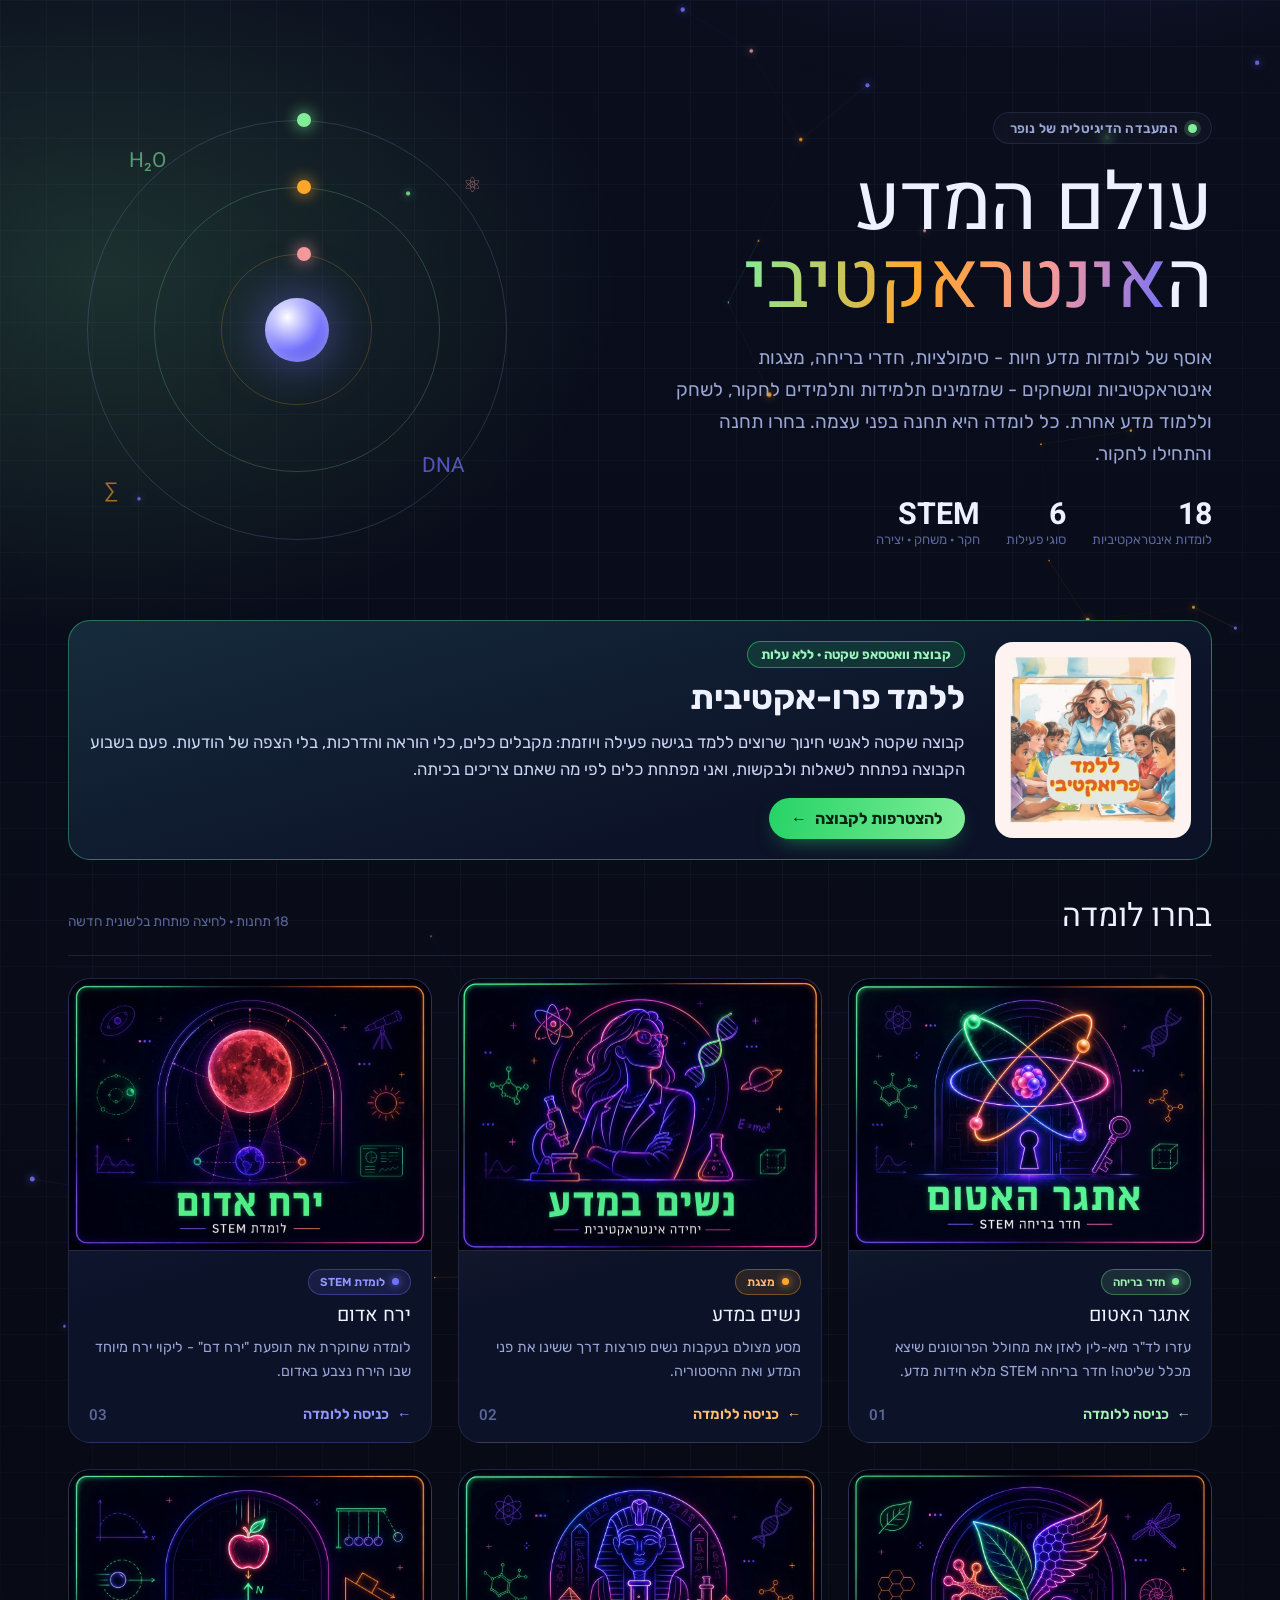
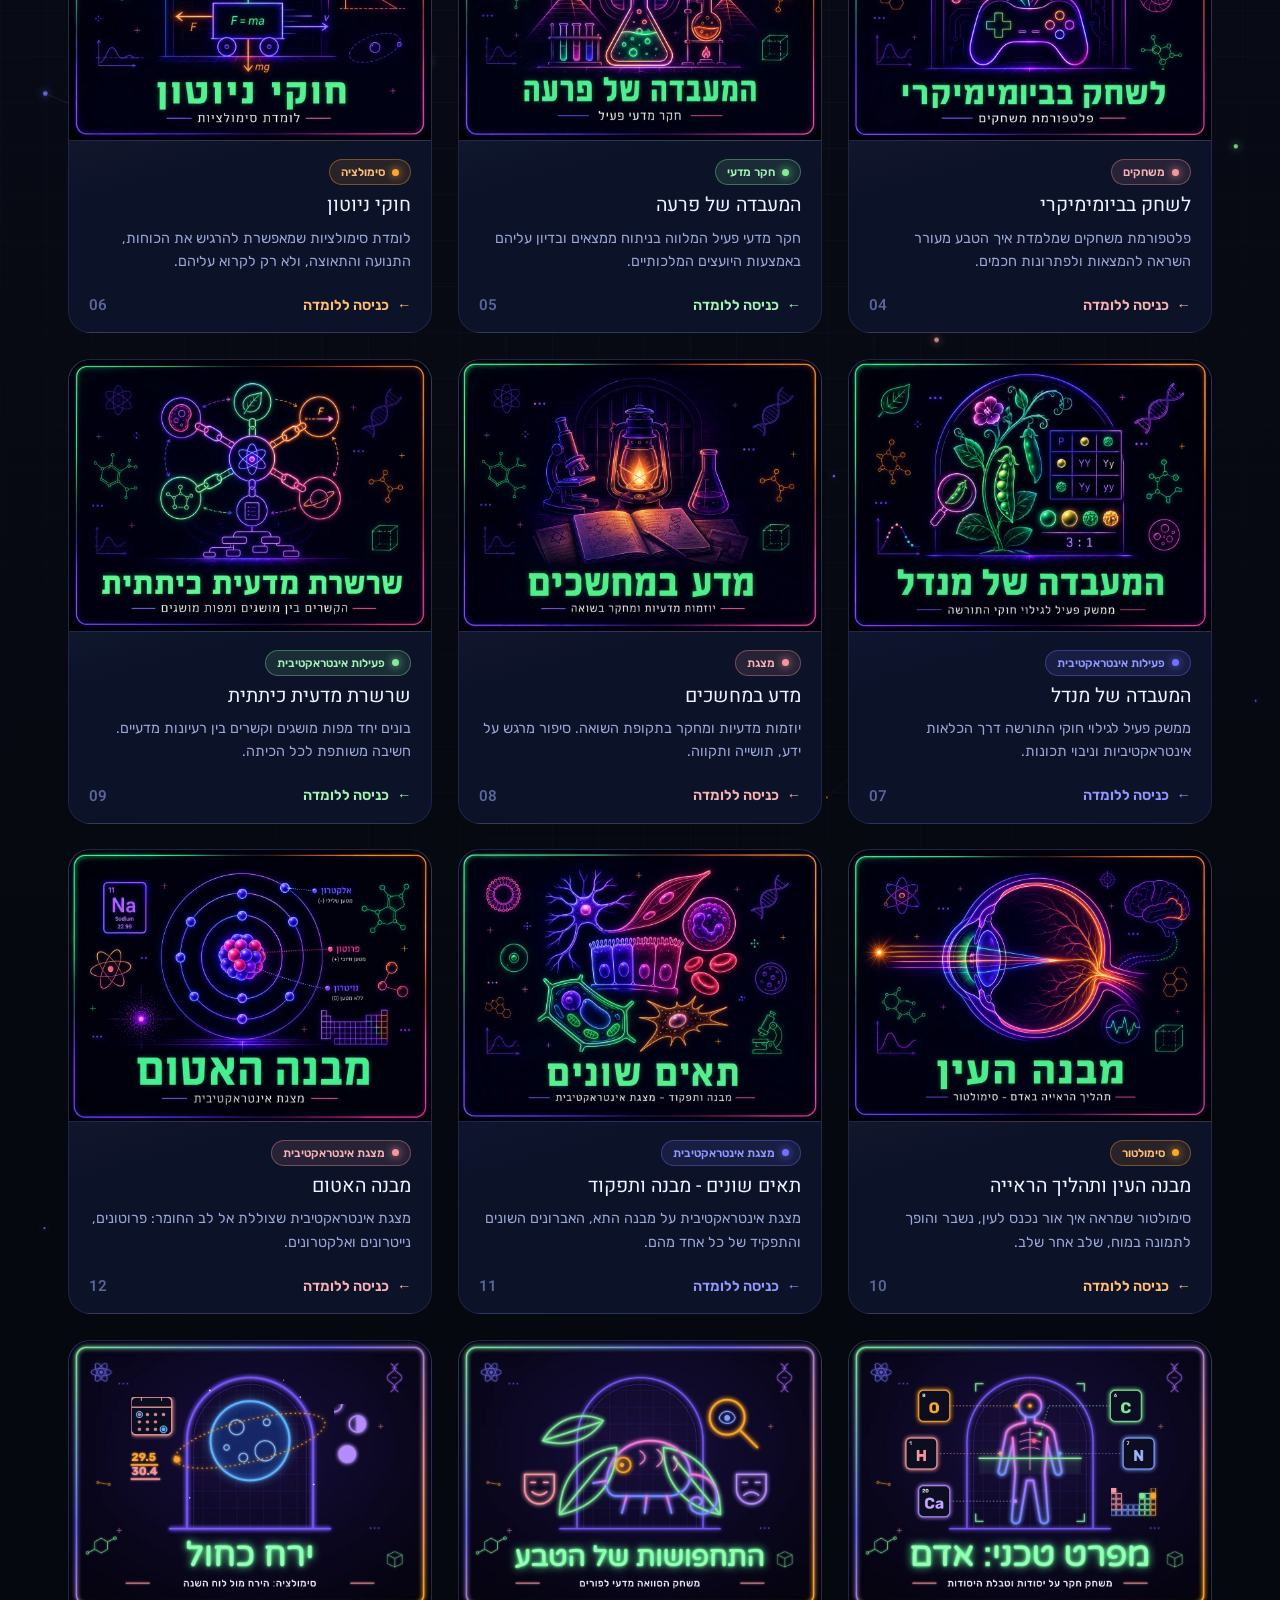
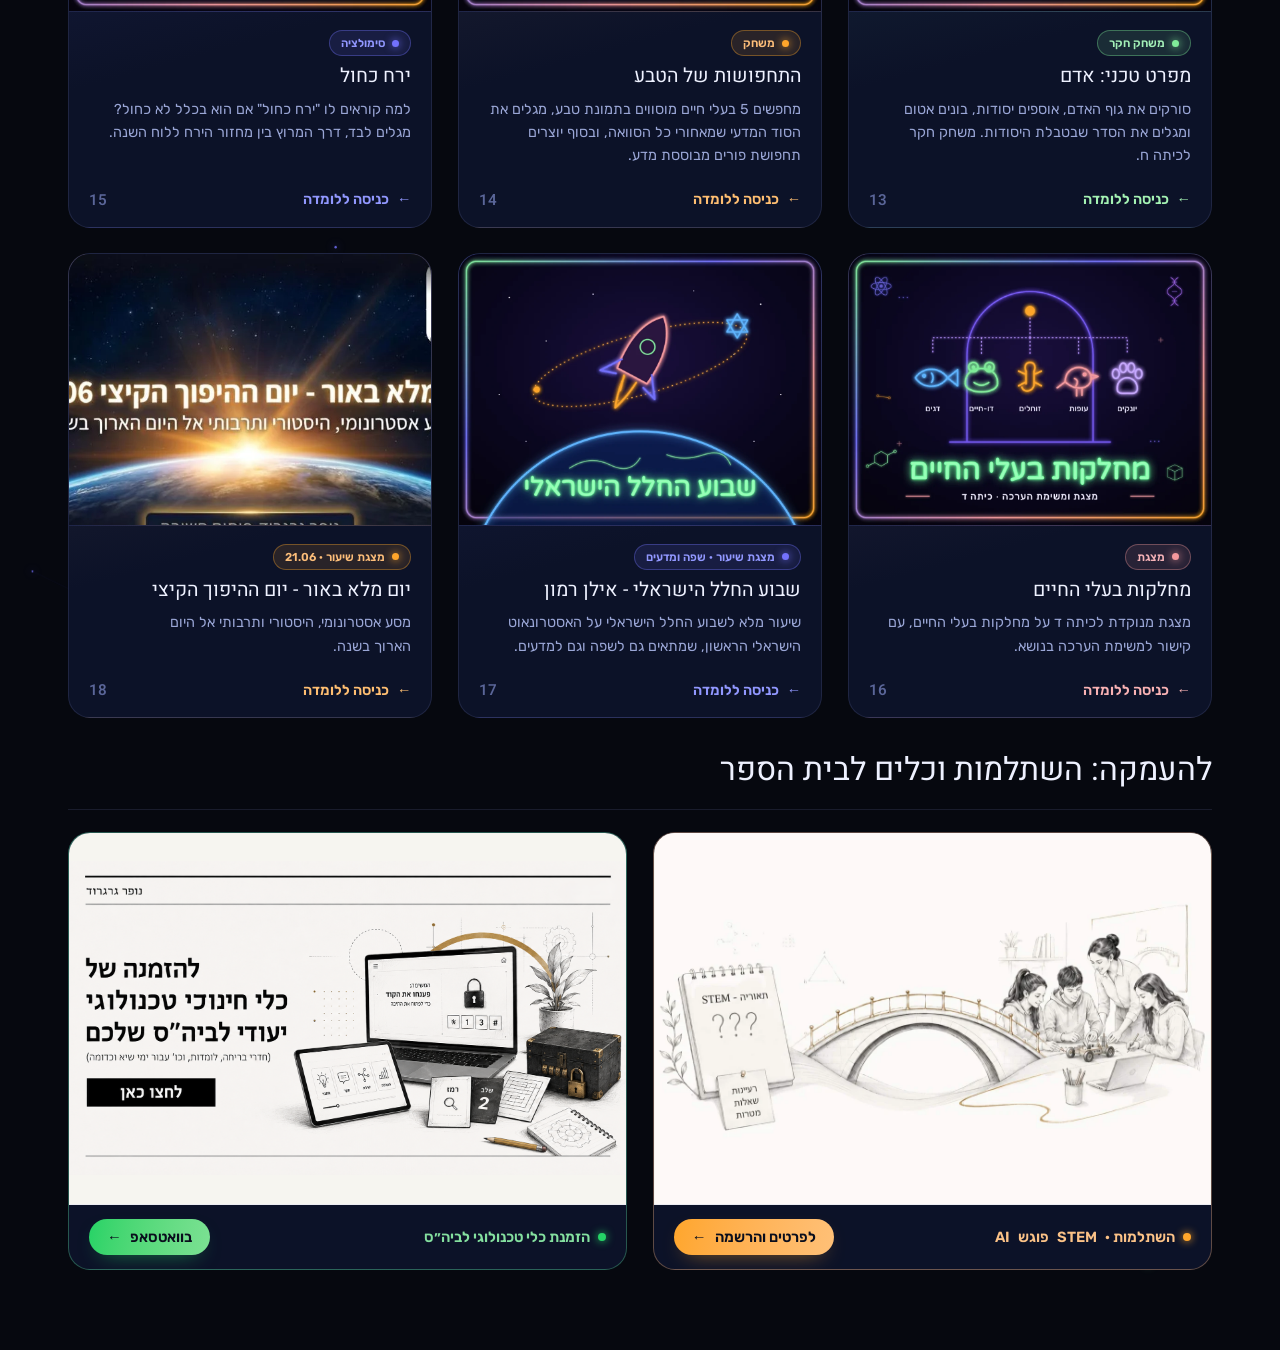
==== commit e85498d3: "Compact group banner, hide decorative footer so content fits existing Wix frames Co-Authored-By: Cla" ====
--- a/index.html
+++ b/index.html
@@ -303,7 +303,7 @@
   </section>
 
   <!-- ================= PROMO TILES ================= -->
-  <div class="section-head" style="margin-top:56px">
+  <div class="section-head" style="margin-top:28px">
     <h2>להעמקה: השתלמות וכלים לבית הספר</h2>
   </div>
 
--- a/assets/styles.css
+++ b/assets/styles.css
@@ -628,7 +628,7 @@
 .group-banner {
   --c: #25d366;
   display: grid;
-  grid-template-columns: minmax(160px, 260px) minmax(0, 1fr);
+  grid-template-columns: minmax(140px, 196px) minmax(0, 1fr);
   align-items: center;
   gap: clamp(16px, 2.4vw, 30px);
   padding: clamp(14px, 1.8vw, 20px);
@@ -672,3 +672,6 @@
   .group-body p { font-size: 0.86rem; line-height: 1.5; }
   .group-cta { display: inline-flex; padding: 7px 14px; font-size: 0.85rem; white-space: nowrap; margin-top: 2px; }
 }
+
+/* embedded pages: the site footer lives in Wix, so hide the decorative one */
+footer.foot { display: none; }
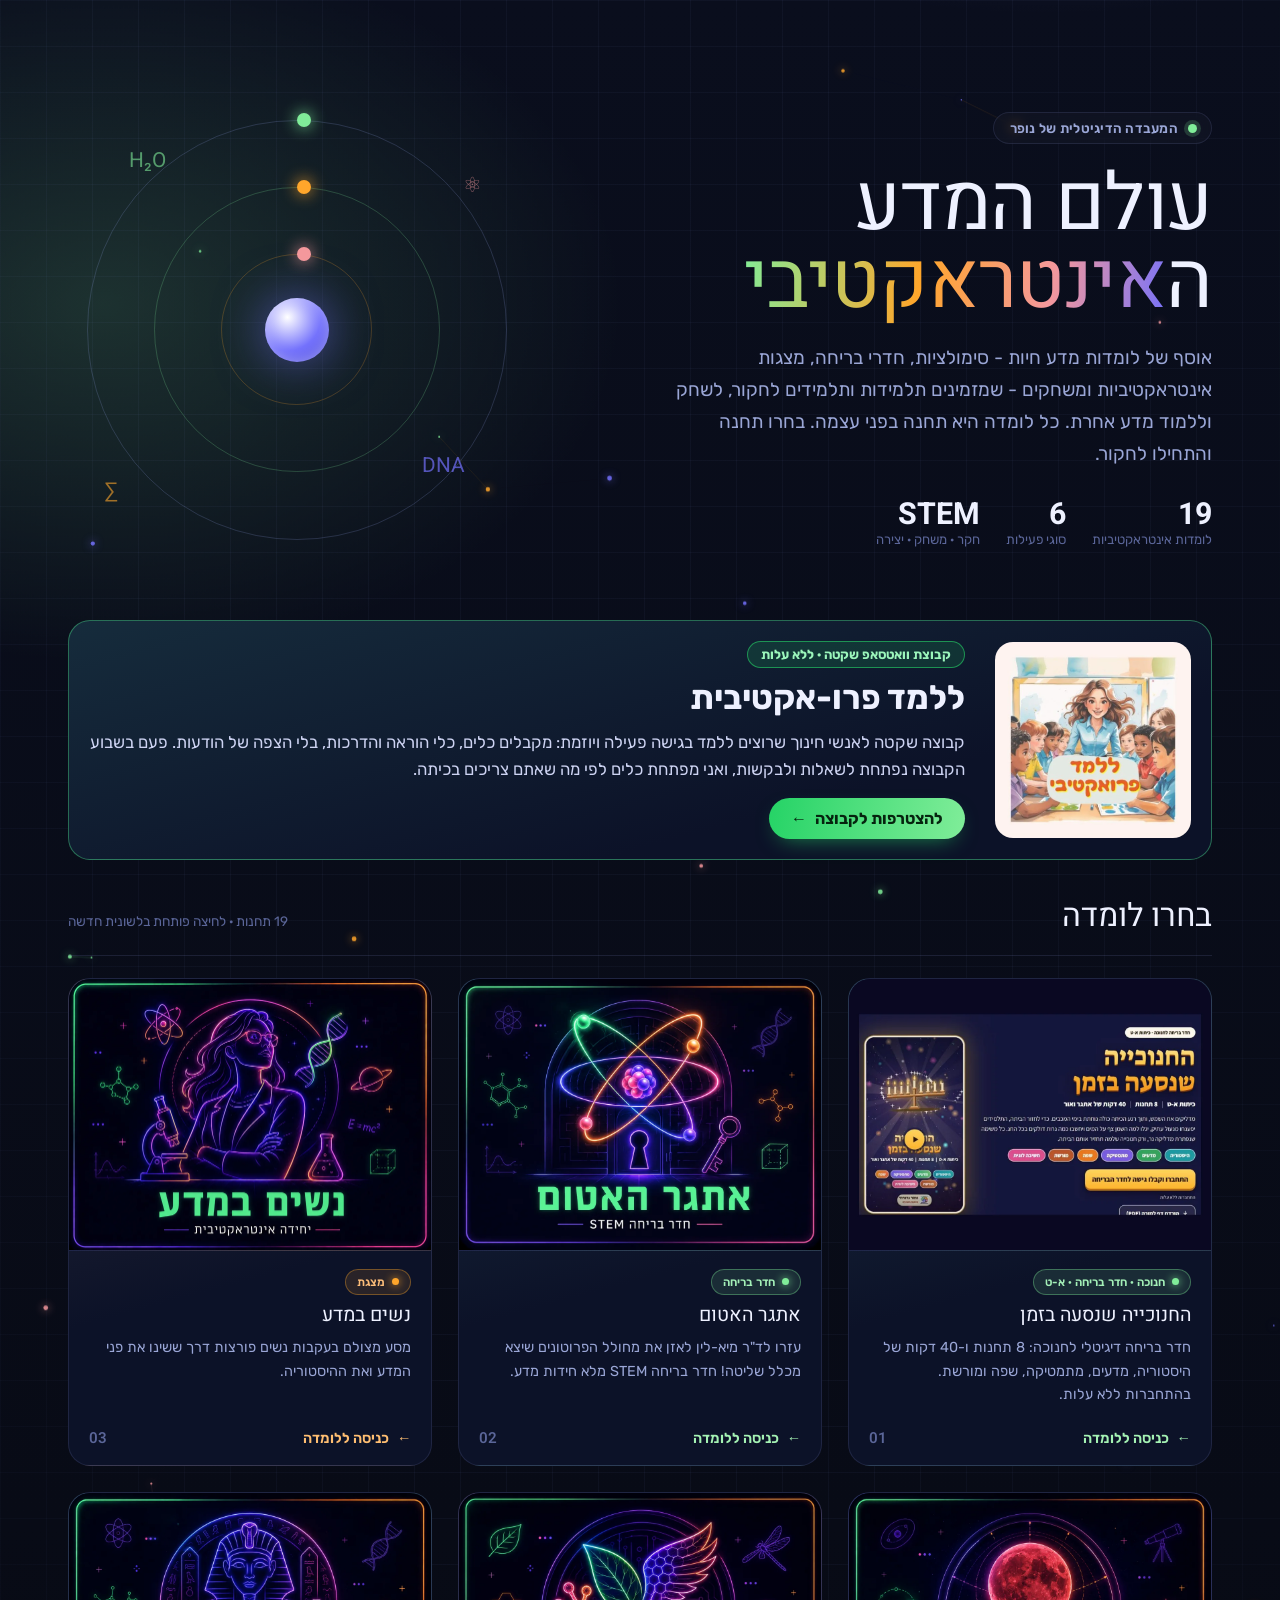
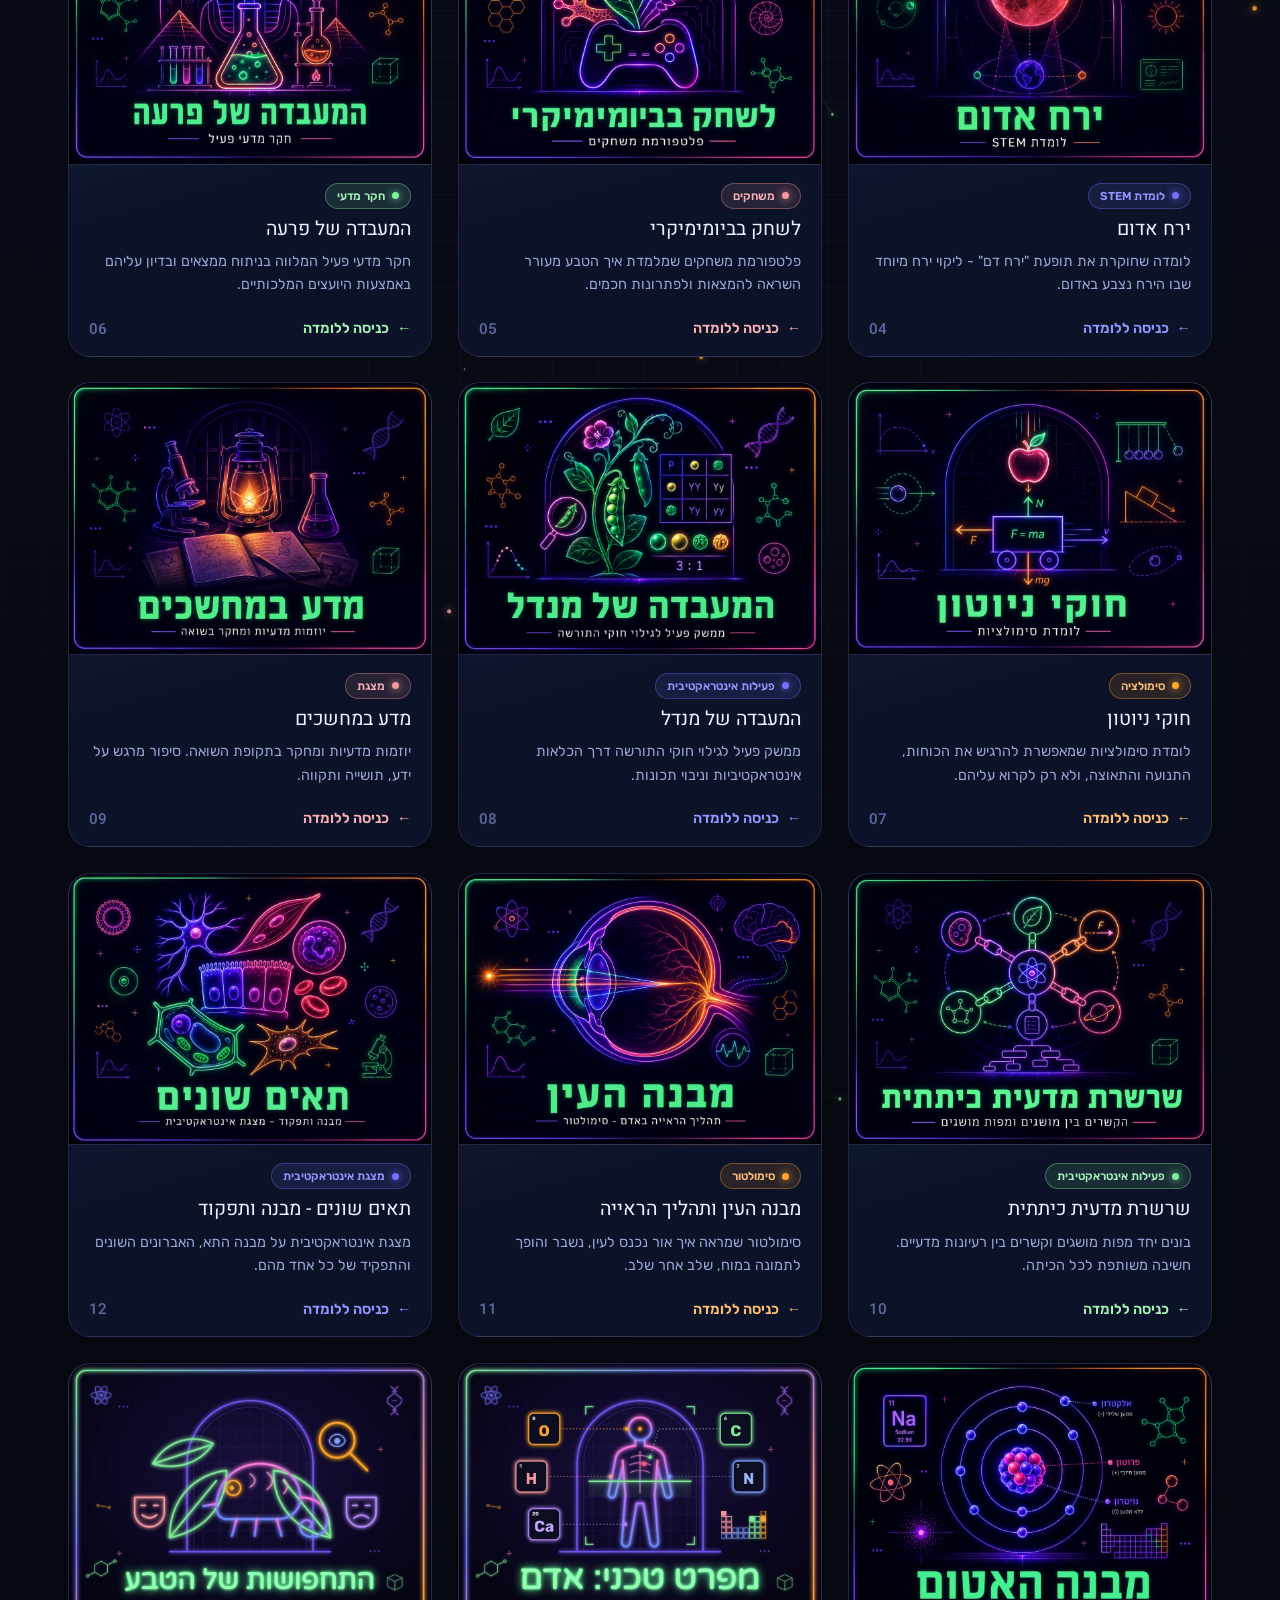
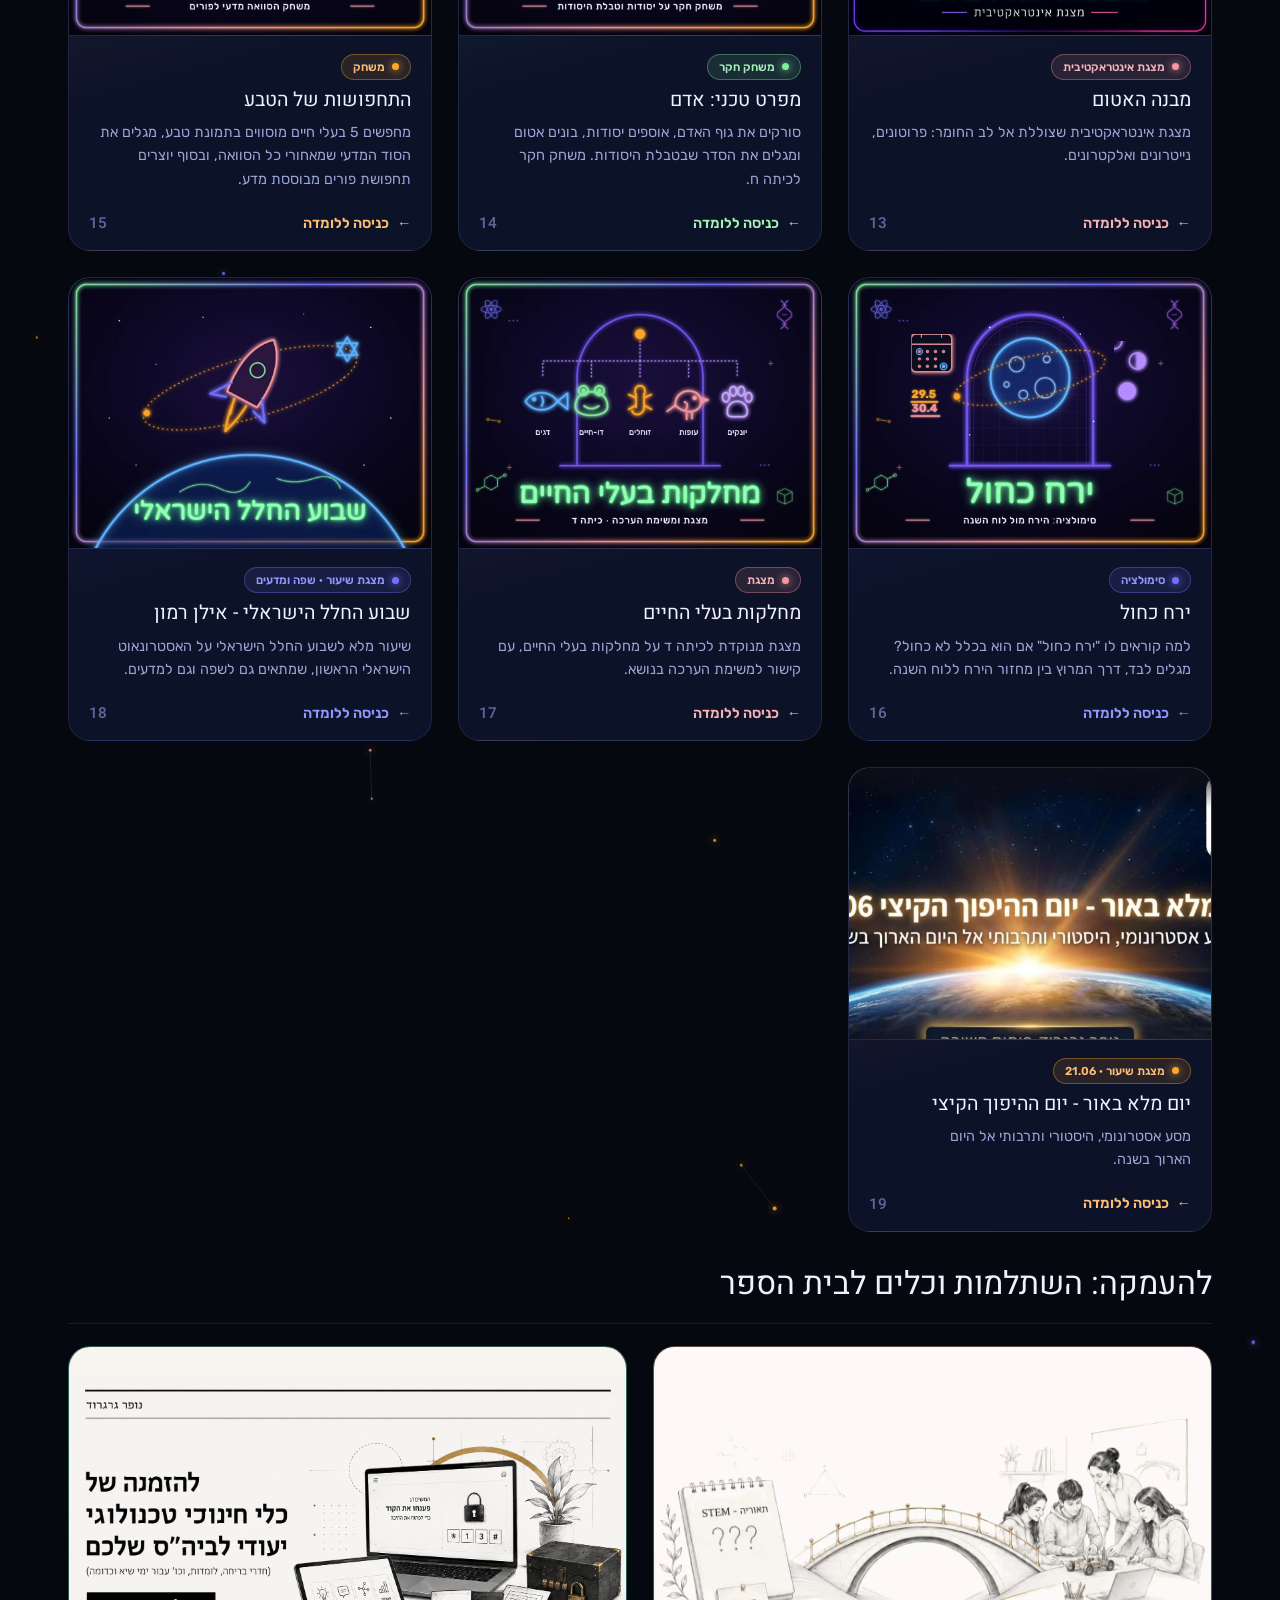
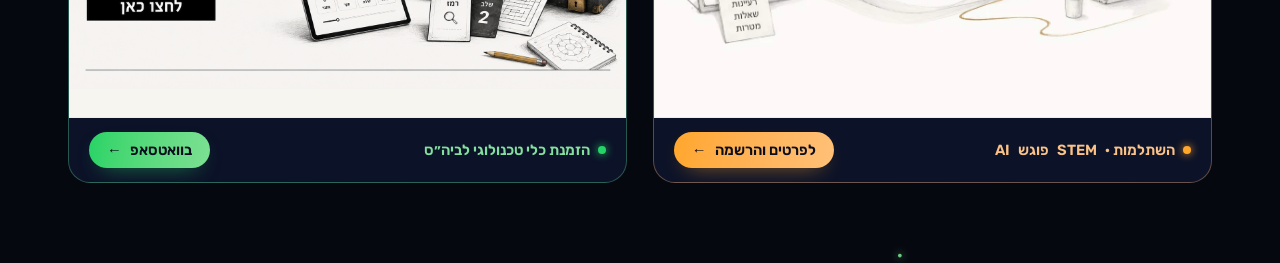
==== commit 390d6f14: "Add Hanukkah escape room to science, math, language; science 3 columns on desktop Co-Authored-By: Cl" ====
--- a/index.html
+++ b/index.html
@@ -8,6 +8,7 @@
 <link rel="preconnect" href="https://fonts.gstatic.com" crossorigin>
 <link href="https://fonts.googleapis.com/css2?family=Heebo:wght@400;500;700&family=Rubik:wght@300;400;500;600;700&family=Secular+One&display=swap" rel="stylesheet">
 <link rel="stylesheet" href="assets/styles.css">
+<style>@media(min-width:900px){.grid{grid-template-columns:repeat(3,minmax(0,1fr))!important}}@media(max-width:560px){.hero .orbits{display:none}}</style>
 </head>
 <body>
 
@@ -29,7 +30,7 @@
         כל לומדה היא תחנה בפני עצמה. בחרו תחנה והתחילו לחקור.
       </p>
       <div class="stats">
-        <div class="stat"><b>18</b><span>לומדות אינטראקטיביות</span></div>
+        <div class="stat"><b>19</b><span>לומדות אינטראקטיביות</span></div>
         <div class="stat"><b>6</b><span>סוגי פעילות</span></div>
         <div class="stat"><b>STEM</b><span>חקר · משחק · יצירה</span></div>
       </div>
@@ -61,10 +62,23 @@
   <!-- ================= GRID ================= -->
   <div class="section-head">
     <h2>בחרו לומדה</h2>
-    <span class="count">18 תחנות · לחיצה פותחת בלשונית חדשה</span>
+    <span class="count">19 תחנות · לחיצה פותחת בלשונית חדשה</span>
   </div>
 
   <section class="grid" id="grid">
+
+    <a class="card" style="--accent:#80ed99" href="https://hanukkah.sciencedu.online" target="_blank" rel="noopener">
+      <div class="thumb">
+        <img class="shot" src="images/tools/hanukkah.webp" alt="החנוכייה שנסעה בזמן" loading="lazy">
+      </div>
+      <div class="body">
+        <span class="cat"><span class="cdot"></span>חנוכה · חדר בריחה · א-ט</span>
+        <h3>החנוכייה שנסעה בזמן</h3>
+        <p>חדר בריחה דיגיטלי לחנוכה: 8 תחנות ו-40 דקות של היסטוריה, מדעים, מתמטיקה, שפה ומורשת. בהתחברות ללא עלות.</p>
+        <span class="go"><span class="arrow">←</span>כניסה ללומדה<span class="num">01</span></span>
+      </div>
+    </a>
+
 
     <!-- 1 -->
     <a class="card" style="--accent:#80ed99" href="https://www.sciencedu.online/stem-escaperoom" target="_blank" rel="noopener">
@@ -75,7 +89,7 @@
         <span class="cat"><span class="cdot"></span>חדר בריחה</span>
         <h3>אתגר האטום</h3>
         <p>עזרו לד"ר מיא-לין לאזן את מחולל הפרוטונים שיצא מכלל שליטה! חדר בריחה STEM מלא חידות מדע.</p>
-        <span class="go"><span class="arrow">←</span>כניסה ללומדה<span class="num">01</span></span>
+        <span class="go"><span class="arrow">←</span>כניסה ללומדה<span class="num">02</span></span>
       </div>
     </a>
 
@@ -88,7 +102,7 @@
         <span class="cat"><span class="cdot"></span>מצגת</span>
         <h3>נשים במדע</h3>
         <p>מסע מצולם בעקבות נשים פורצות דרך ששינו את פני המדע ואת ההיסטוריה.</p>
-        <span class="go"><span class="arrow">←</span>כניסה ללומדה<span class="num">02</span></span>
+        <span class="go"><span class="arrow">←</span>כניסה ללומדה<span class="num">03</span></span>
       </div>
     </a>
 
@@ -101,7 +115,7 @@
         <span class="cat"><span class="cdot"></span>לומדת STEM</span>
         <h3>ירח אדום</h3>
         <p>לומדה שחוקרת את תופעת "ירח דם" - ליקוי ירח מיוחד שבו הירח נצבע באדום.</p>
-        <span class="go"><span class="arrow">←</span>כניסה ללומדה<span class="num">03</span></span>
+        <span class="go"><span class="arrow">←</span>כניסה ללומדה<span class="num">04</span></span>
       </div>
     </a>
 
@@ -114,7 +128,7 @@
         <span class="cat"><span class="cdot"></span>משחקים</span>
         <h3>לשחק בביומימיקרי</h3>
         <p>פלטפורמת משחקים שמלמדת איך הטבע מעורר השראה להמצאות ולפתרונות חכמים.</p>
-        <span class="go"><span class="arrow">←</span>כניסה ללומדה<span class="num">04</span></span>
+        <span class="go"><span class="arrow">←</span>כניסה ללומדה<span class="num">05</span></span>
       </div>
     </a>
 
@@ -127,7 +141,7 @@
         <span class="cat"><span class="cdot"></span>חקר מדעי</span>
         <h3>המעבדה של פרעה</h3>
         <p>חקר מדעי פעיל המלווה בניתוח ממצאים ובדיון עליהם באמצעות היועצים המלכותיים.</p>
-        <span class="go"><span class="arrow">←</span>כניסה ללומדה<span class="num">05</span></span>
+        <span class="go"><span class="arrow">←</span>כניסה ללומדה<span class="num">06</span></span>
       </div>
     </a>
 
@@ -140,7 +154,7 @@
         <span class="cat"><span class="cdot"></span>סימולציה</span>
         <h3>חוקי ניוטון</h3>
         <p>לומדת סימולציות שמאפשרת להרגיש את הכוחות, התנועה והתאוצה, ולא רק לקרוא עליהם.</p>
-        <span class="go"><span class="arrow">←</span>כניסה ללומדה<span class="num">06</span></span>
+        <span class="go"><span class="arrow">←</span>כניסה ללומדה<span class="num">07</span></span>
       </div>
     </a>
 
@@ -153,7 +167,7 @@
         <span class="cat"><span class="cdot"></span>פעילות אינטראקטיבית</span>
         <h3>המעבדה של מנדל</h3>
         <p>ממשק פעיל לגילוי חוקי התורשה דרך הכלאות אינטראקטיביות וניבוי תכונות.</p>
-        <span class="go"><span class="arrow">←</span>כניסה ללומדה<span class="num">07</span></span>
+        <span class="go"><span class="arrow">←</span>כניסה ללומדה<span class="num">08</span></span>
       </div>
     </a>
 
@@ -166,7 +180,7 @@
         <span class="cat"><span class="cdot"></span>מצגת</span>
         <h3>מדע במחשכים</h3>
         <p>יוזמות מדעיות ומחקר בתקופת השואה. סיפור מרגש על ידע, תושייה ותקווה.</p>
-        <span class="go"><span class="arrow">←</span>כניסה ללומדה<span class="num">08</span></span>
+        <span class="go"><span class="arrow">←</span>כניסה ללומדה<span class="num">09</span></span>
       </div>
     </a>
 
@@ -179,7 +193,7 @@
         <span class="cat"><span class="cdot"></span>פעילות אינטראקטיבית</span>
         <h3>שרשרת מדעית כיתתית</h3>
         <p>בונים יחד מפות מושגים וקשרים בין רעיונות מדעיים. חשיבה משותפת לכל הכיתה.</p>
-        <span class="go"><span class="arrow">←</span>כניסה ללומדה<span class="num">09</span></span>
+        <span class="go"><span class="arrow">←</span>כניסה ללומדה<span class="num">10</span></span>
       </div>
     </a>
 
@@ -192,7 +206,7 @@
         <span class="cat"><span class="cdot"></span>סימולטור</span>
         <h3>מבנה העין ותהליך הראייה</h3>
         <p>סימולטור שמראה איך אור נכנס לעין, נשבר והופך לתמונה במוח, שלב אחר שלב.</p>
-        <span class="go"><span class="arrow">←</span>כניסה ללומדה<span class="num">10</span></span>
+        <span class="go"><span class="arrow">←</span>כניסה ללומדה<span class="num">11</span></span>
       </div>
     </a>
 
@@ -205,7 +219,7 @@
         <span class="cat"><span class="cdot"></span>מצגת אינטראקטיבית</span>
         <h3>תאים שונים - מבנה ותפקוד</h3>
         <p>מצגת אינטראקטיבית על מבנה התא, האברונים השונים והתפקיד של כל אחד מהם.</p>
-        <span class="go"><span class="arrow">←</span>כניסה ללומדה<span class="num">11</span></span>
+        <span class="go"><span class="arrow">←</span>כניסה ללומדה<span class="num">12</span></span>
       </div>
     </a>
 
@@ -218,7 +232,7 @@
         <span class="cat"><span class="cdot"></span>מצגת אינטראקטיבית</span>
         <h3>מבנה האטום</h3>
         <p>מצגת אינטראקטיבית שצוללת אל לב החומר: פרוטונים, נייטרונים ואלקטרונים.</p>
-        <span class="go"><span class="arrow">←</span>כניסה ללומדה<span class="num">12</span></span>
+        <span class="go"><span class="arrow">←</span>כניסה ללומדה<span class="num">13</span></span>
       </div>
     </a>
 
@@ -231,7 +245,7 @@
         <span class="cat"><span class="cdot"></span>משחק חקר</span>
         <h3>מפרט טכני: אדם</h3>
         <p>סורקים את גוף האדם, אוספים יסודות, בונים אטום ומגלים את הסדר שבטבלת היסודות. משחק חקר לכיתה ח.</p>
-        <span class="go"><span class="arrow">←</span>כניסה ללומדה<span class="num">13</span></span>
+        <span class="go"><span class="arrow">←</span>כניסה ללומדה<span class="num">14</span></span>
       </div>
     </a>
 
@@ -244,7 +258,7 @@
         <span class="cat"><span class="cdot"></span>משחק</span>
         <h3>התחפושות של הטבע</h3>
         <p>מחפשים 5 בעלי חיים מוסווים בתמונת טבע, מגלים את הסוד המדעי שמאחורי כל הסוואה, ובסוף יוצרים תחפושת פורים מבוססת מדע.</p>
-        <span class="go"><span class="arrow">←</span>כניסה ללומדה<span class="num">14</span></span>
+        <span class="go"><span class="arrow">←</span>כניסה ללומדה<span class="num">15</span></span>
       </div>
     </a>
 
@@ -257,7 +271,7 @@
         <span class="cat"><span class="cdot"></span>סימולציה</span>
         <h3>ירח כחול</h3>
         <p>למה קוראים לו "ירח כחול" אם הוא בכלל לא כחול? מגלים לבד, דרך המרוץ בין מחזור הירח ללוח השנה.</p>
-        <span class="go"><span class="arrow">←</span>כניסה ללומדה<span class="num">15</span></span>
+        <span class="go"><span class="arrow">←</span>כניסה ללומדה<span class="num">16</span></span>
       </div>
     </a>
 
@@ -270,7 +284,7 @@
         <span class="cat"><span class="cdot"></span>מצגת</span>
         <h3>מחלקות בעלי החיים</h3>
         <p>מצגת מנוקדת לכיתה ד על מחלקות בעלי החיים, עם קישור למשימת הערכה בנושא.</p>
-        <span class="go"><span class="arrow">←</span>כניסה ללומדה<span class="num">16</span></span>
+        <span class="go"><span class="arrow">←</span>כניסה ללומדה<span class="num">17</span></span>
       </div>
     </a>
 
@@ -283,7 +297,7 @@
         <span class="cat"><span class="cdot"></span>מצגת שיעור · שפה ומדעים</span>
         <h3>שבוע החלל הישראלי - אילן רמון</h3>
         <p>שיעור מלא לשבוע החלל הישראלי על האסטרונאוט הישראלי הראשון, שמתאים גם לשפה וגם למדעים.</p>
-        <span class="go"><span class="arrow">←</span>כניסה ללומדה<span class="num">17</span></span>
+        <span class="go"><span class="arrow">←</span>כניסה ללומדה<span class="num">18</span></span>
       </div>
     </a>
 
@@ -296,7 +310,7 @@
         <span class="cat"><span class="cdot"></span>מצגת שיעור · 21.06</span>
         <h3>יום מלא באור - יום ההיפוך הקיצי</h3>
         <p>מסע אסטרונומי, היסטורי ותרבותי אל היום הארוך בשנה.</p>
-        <span class="go"><span class="arrow">←</span>כניסה ללומדה<span class="num">18</span></span>
+        <span class="go"><span class="arrow">←</span>כניסה ללומדה<span class="num">19</span></span>
       </div>
     </a>
 
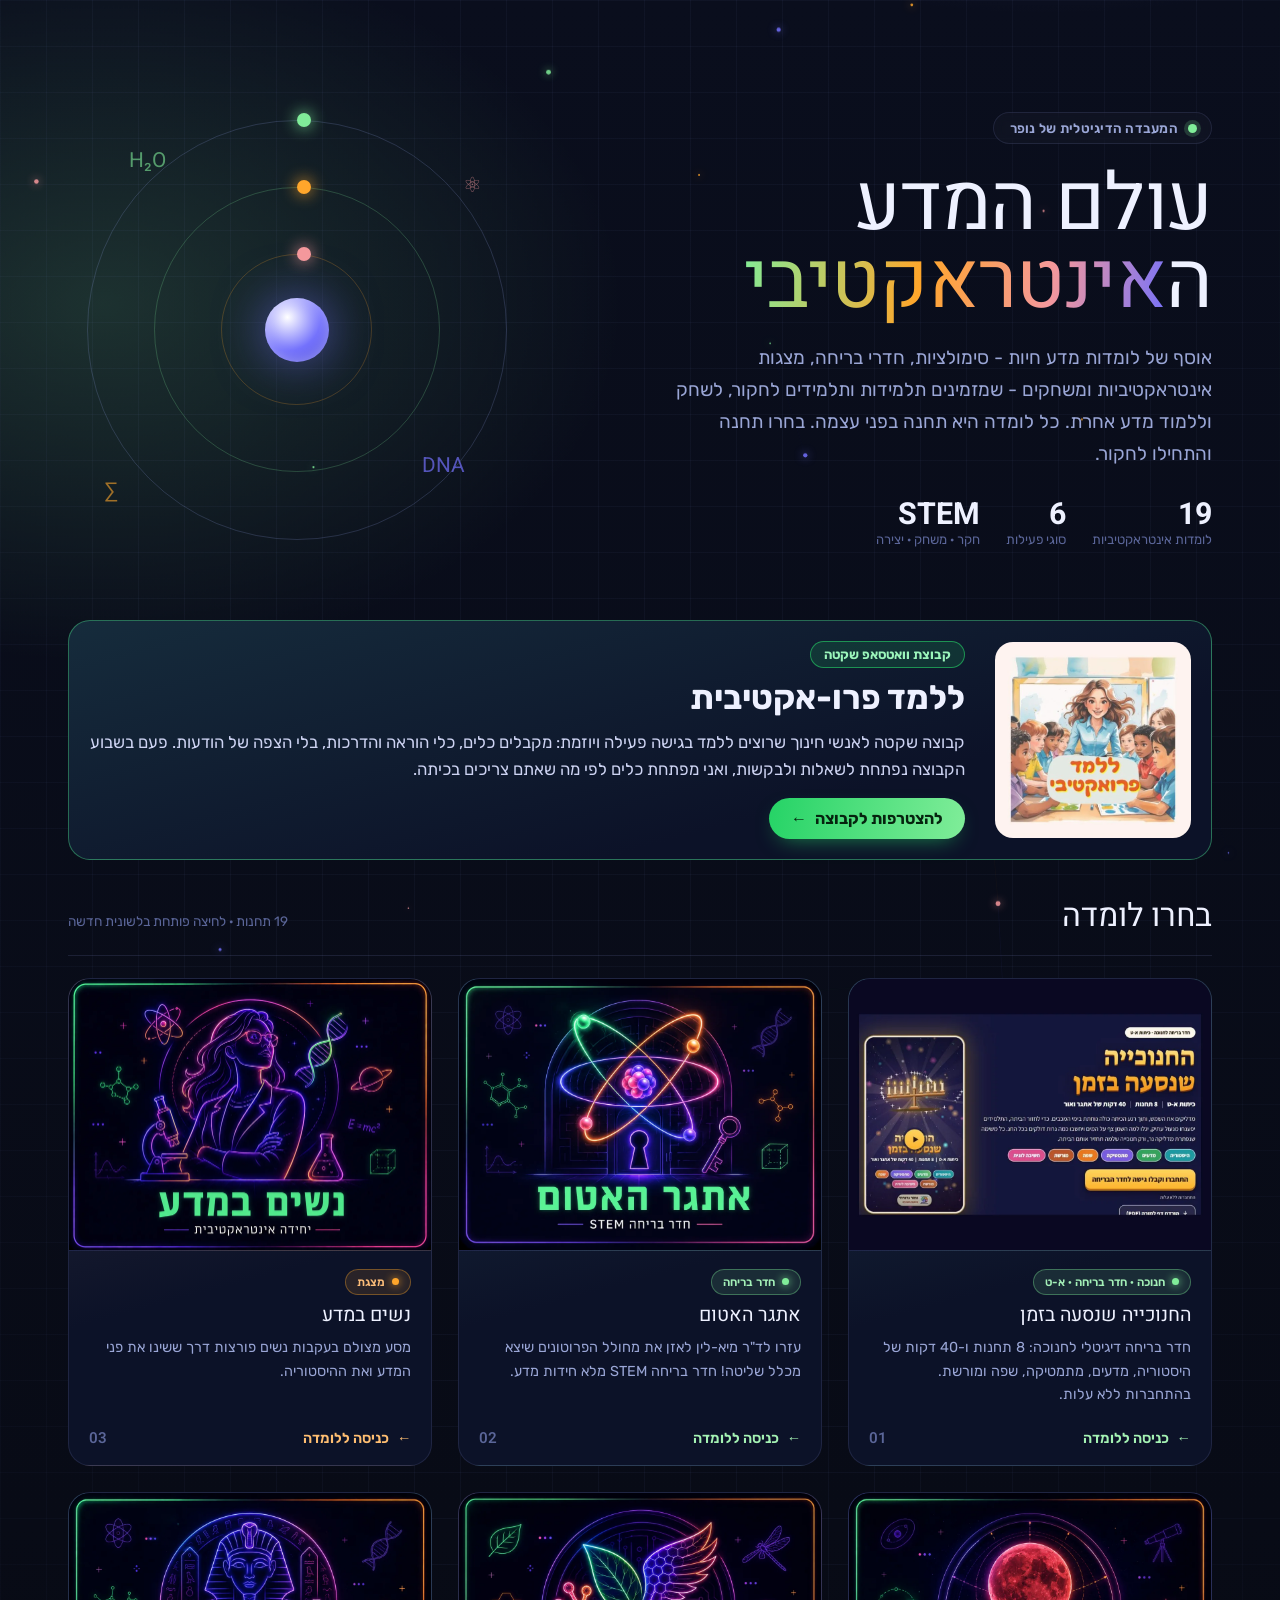
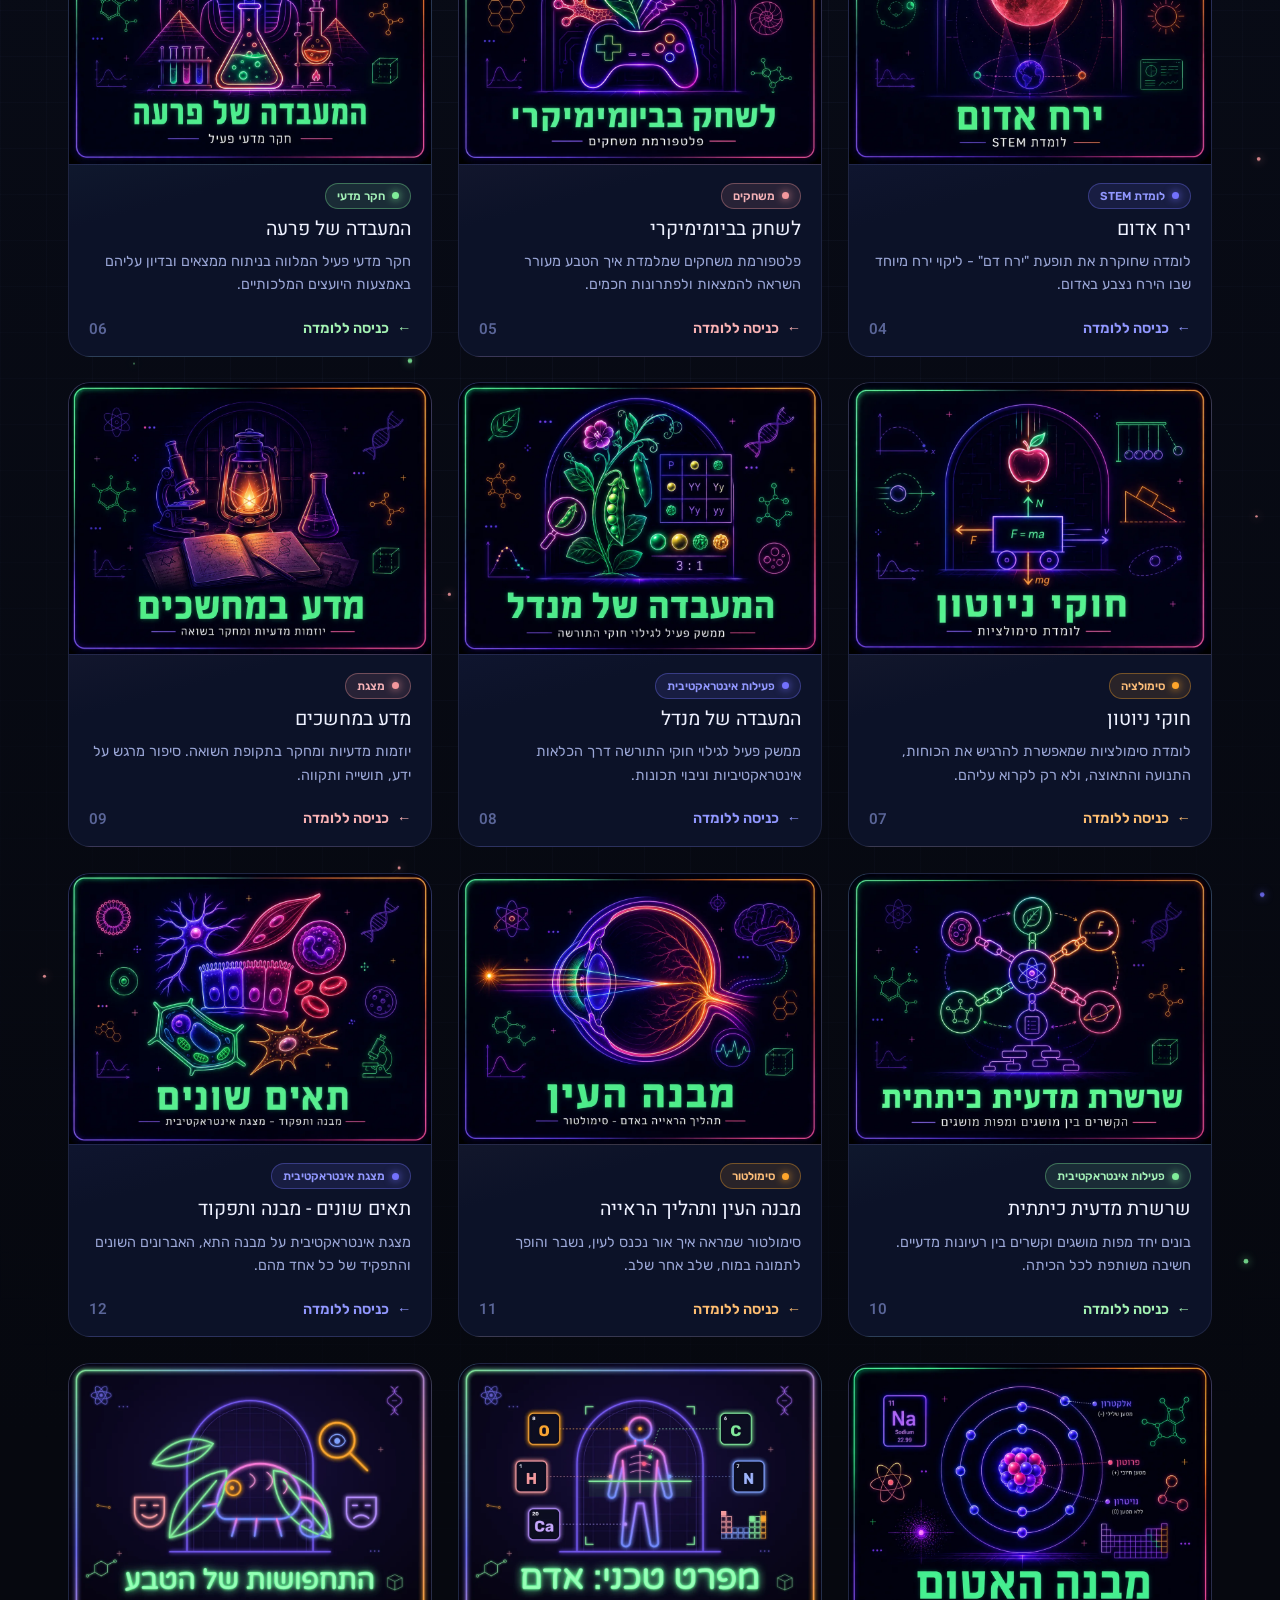
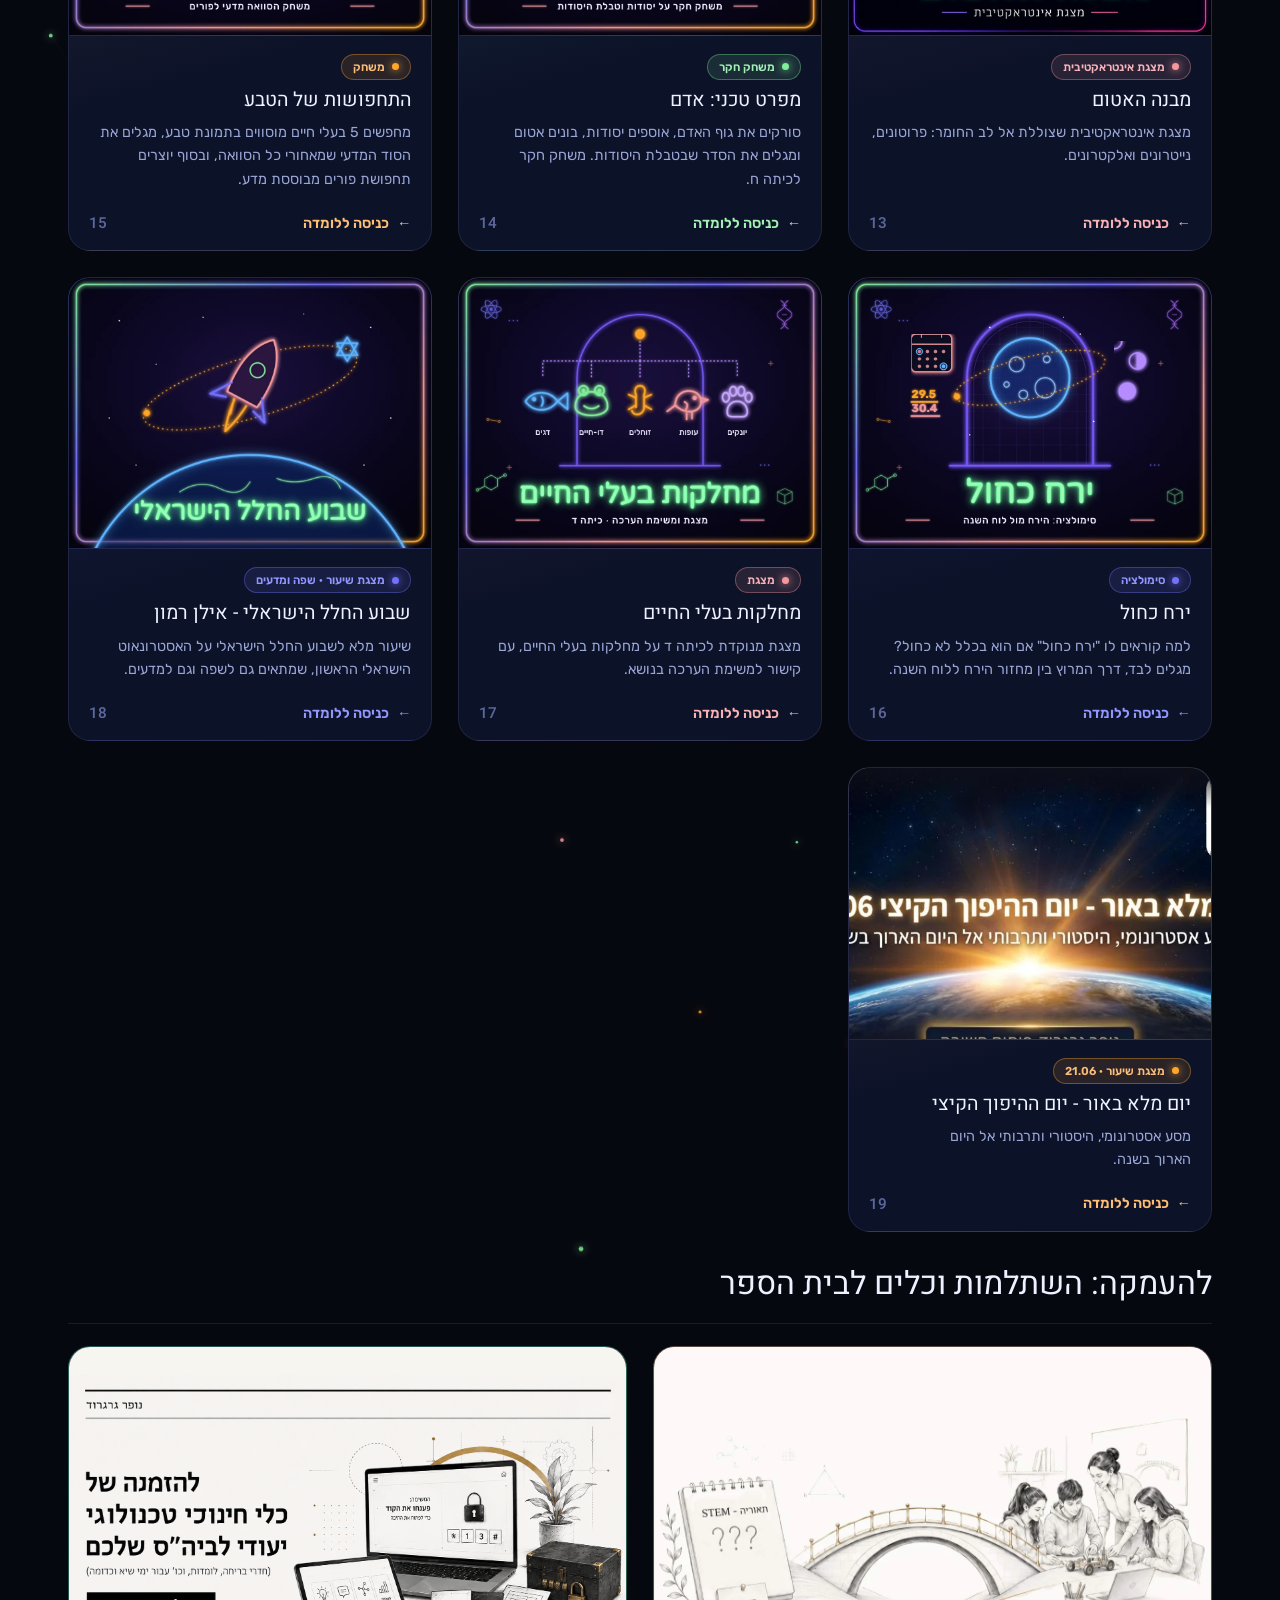
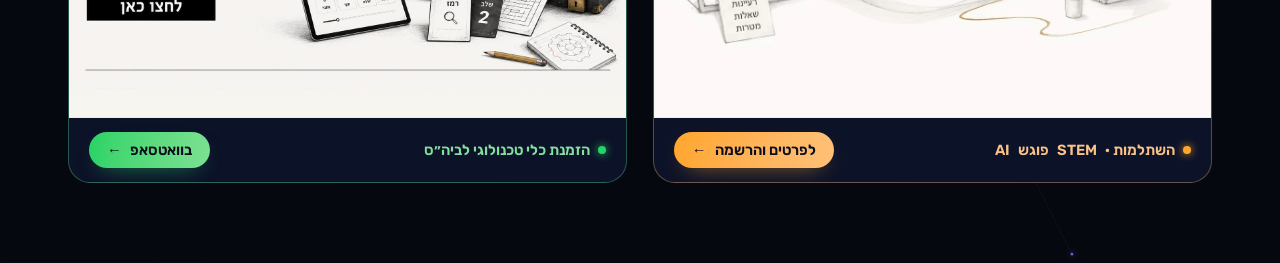
==== commit d2aa2355: "Group banners: drop 'free' from tag Co-Authored-By: Claude Opus 5.5 <noreply@anthropic.com> Claude-S" ====
--- a/index.html
+++ b/index.html
@@ -52,7 +52,7 @@
   <a class="group-banner" href="https://chat.whatsapp.com/J5yXQE9sR7aHMs200KiOTX" target="_blank" rel="noopener">
     <div class="group-pic"><img src="images/groups/proactive.webp" alt="ללמד פרו-אקטיבית" loading="lazy"></div>
     <div class="group-body">
-      <span class="group-tag">קבוצת וואטסאפ שקטה · ללא עלות</span>
+      <span class="group-tag">קבוצת וואטסאפ שקטה</span>
       <h3>ללמד פרו-אקטיבית</h3>
       <p>קבוצה שקטה לאנשי חינוך שרוצים ללמד בגישה פעילה ויוזמת: מקבלים כלים, כלי הוראה והדרכות, בלי הצפה של הודעות. פעם בשבוע הקבוצה נפתחת לשאלות ולבקשות, ואני מפתחת כלים לפי מה שאתם צריכים בכיתה.</p>
       <span class="group-cta">להצטרפות לקבוצה <span class="arrow">←</span></span>
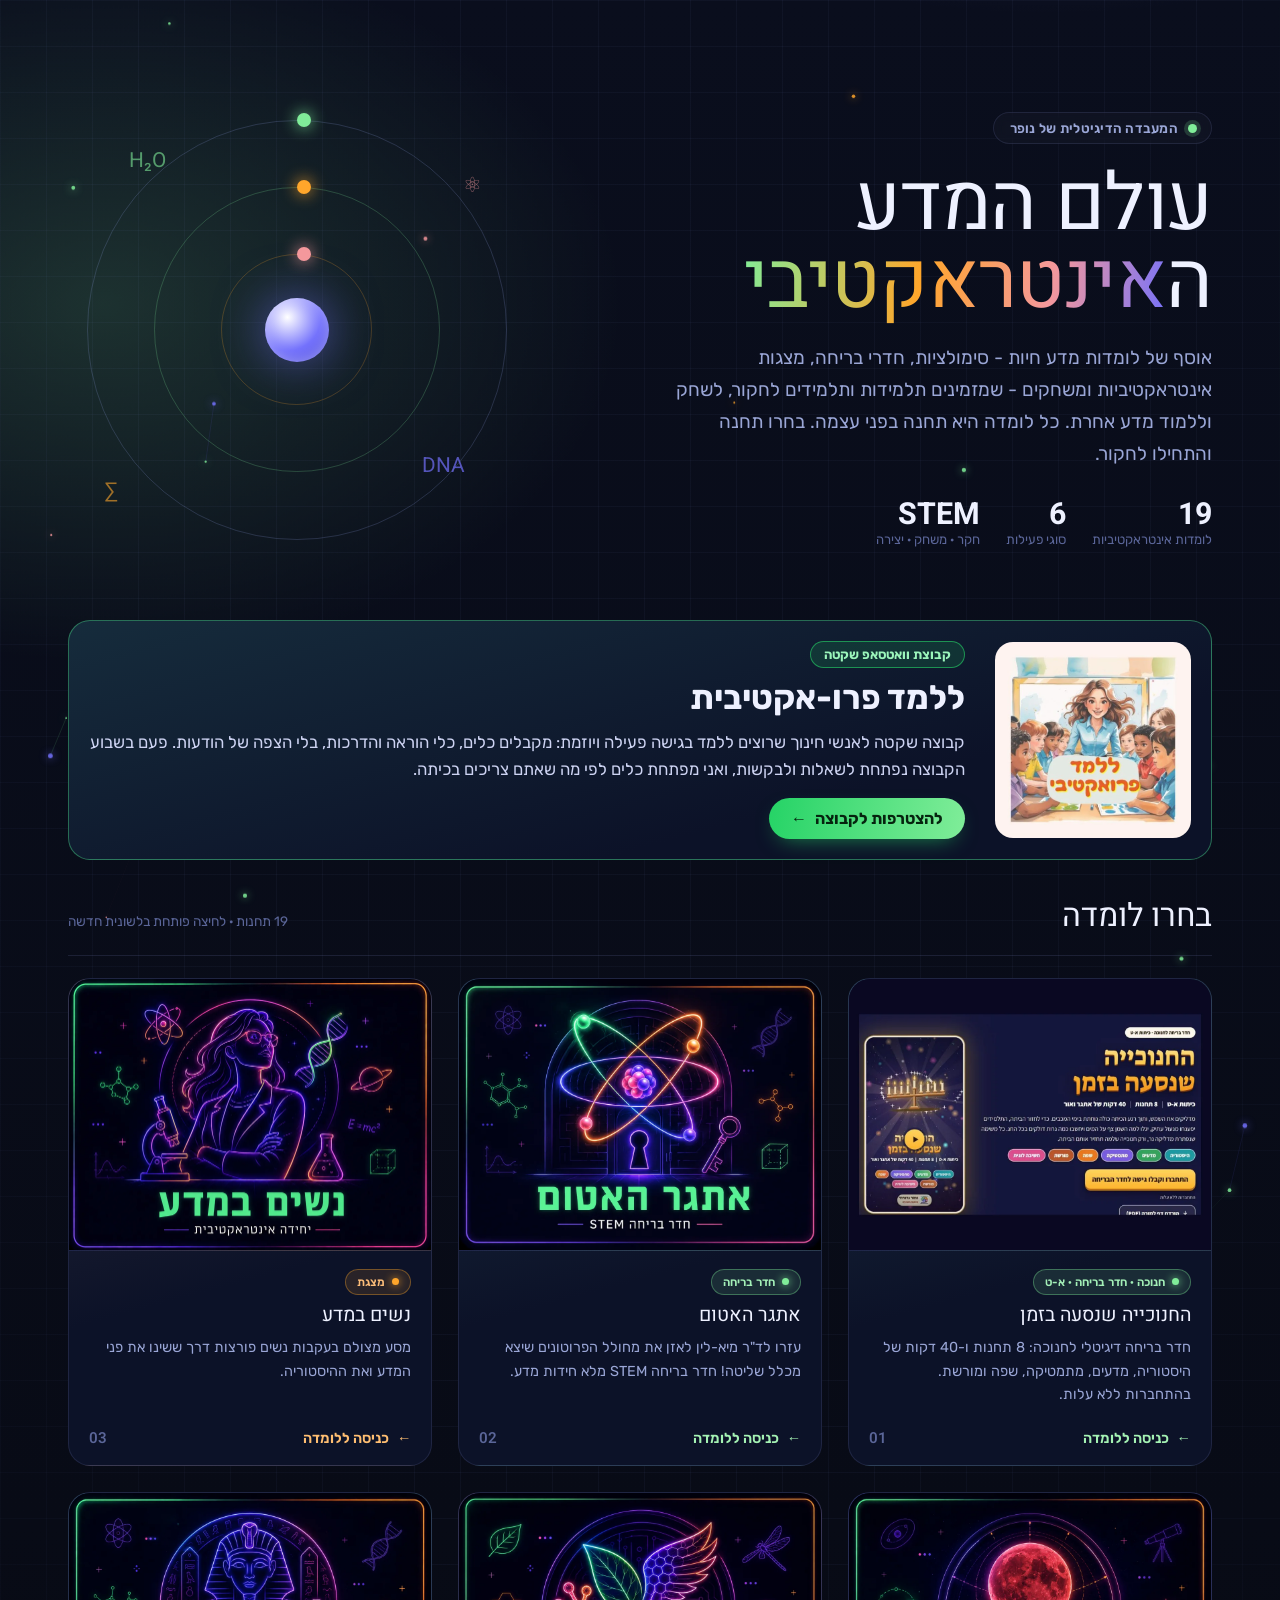
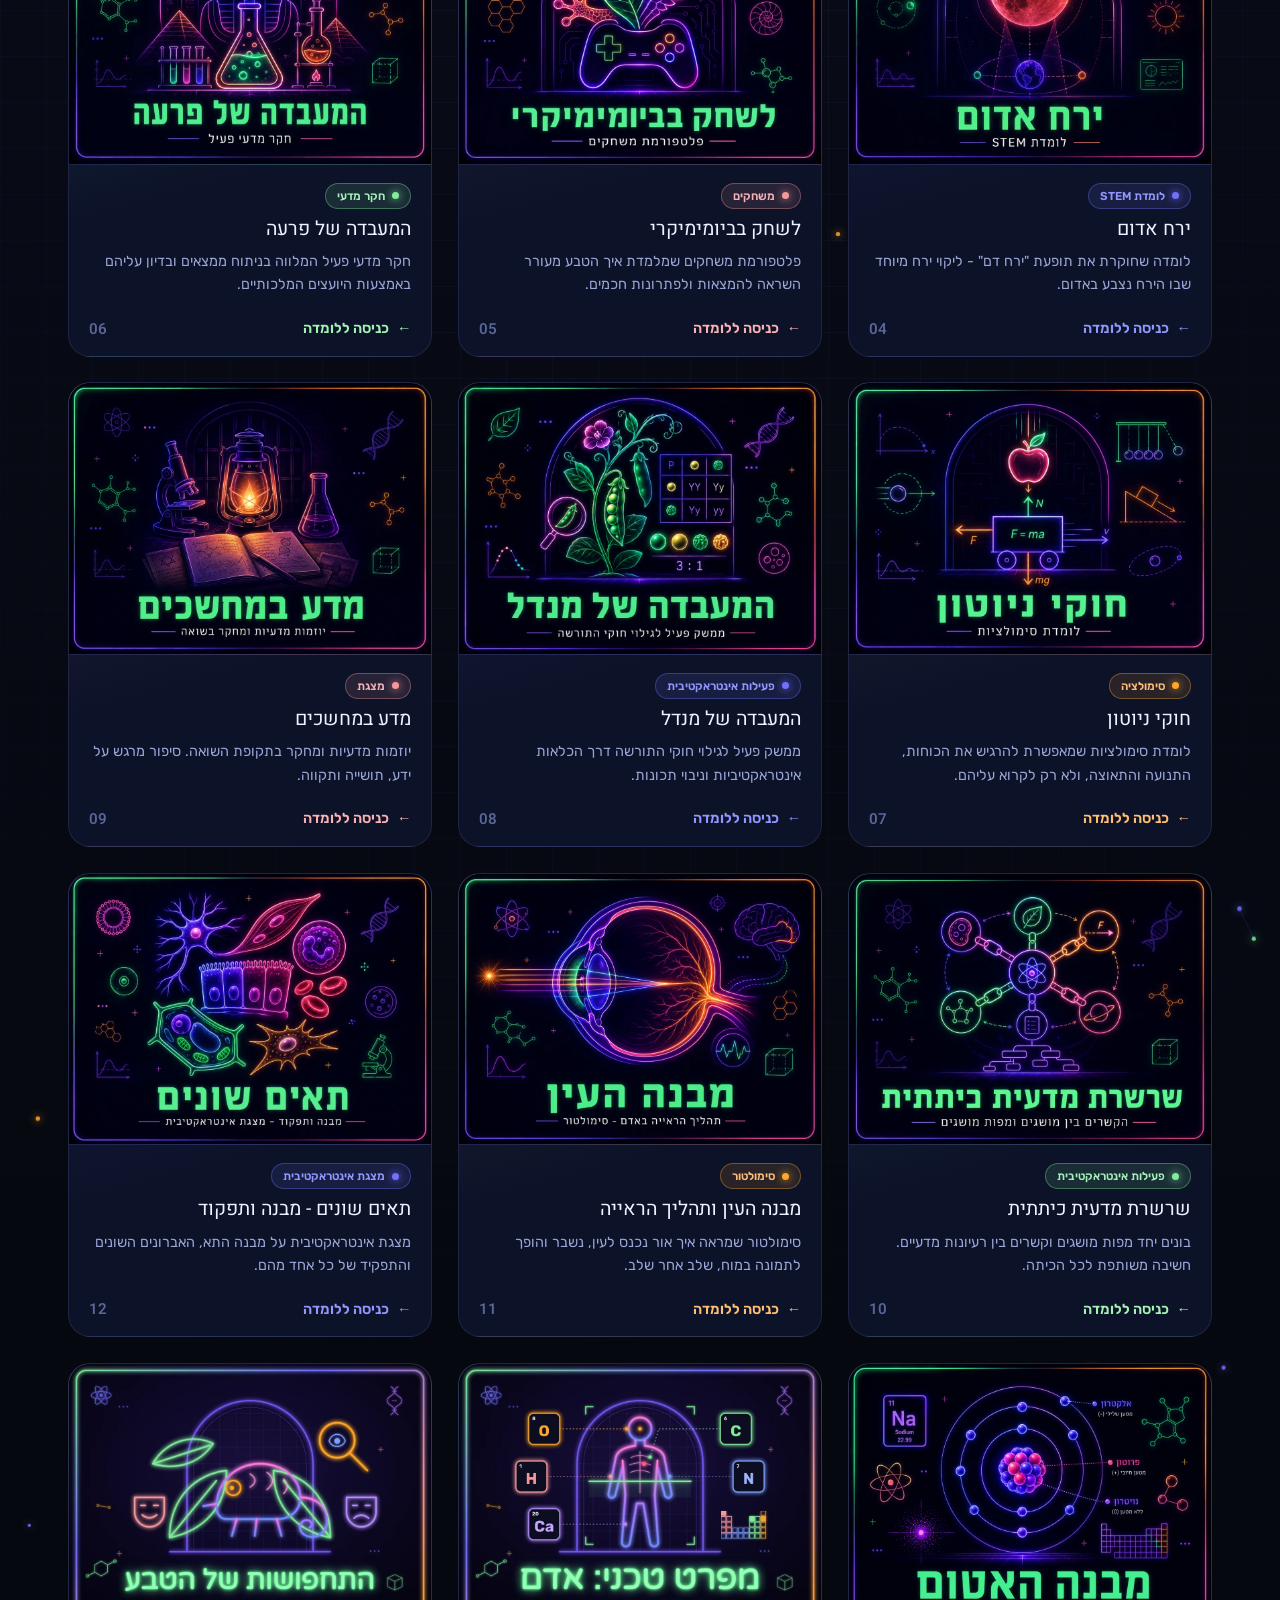
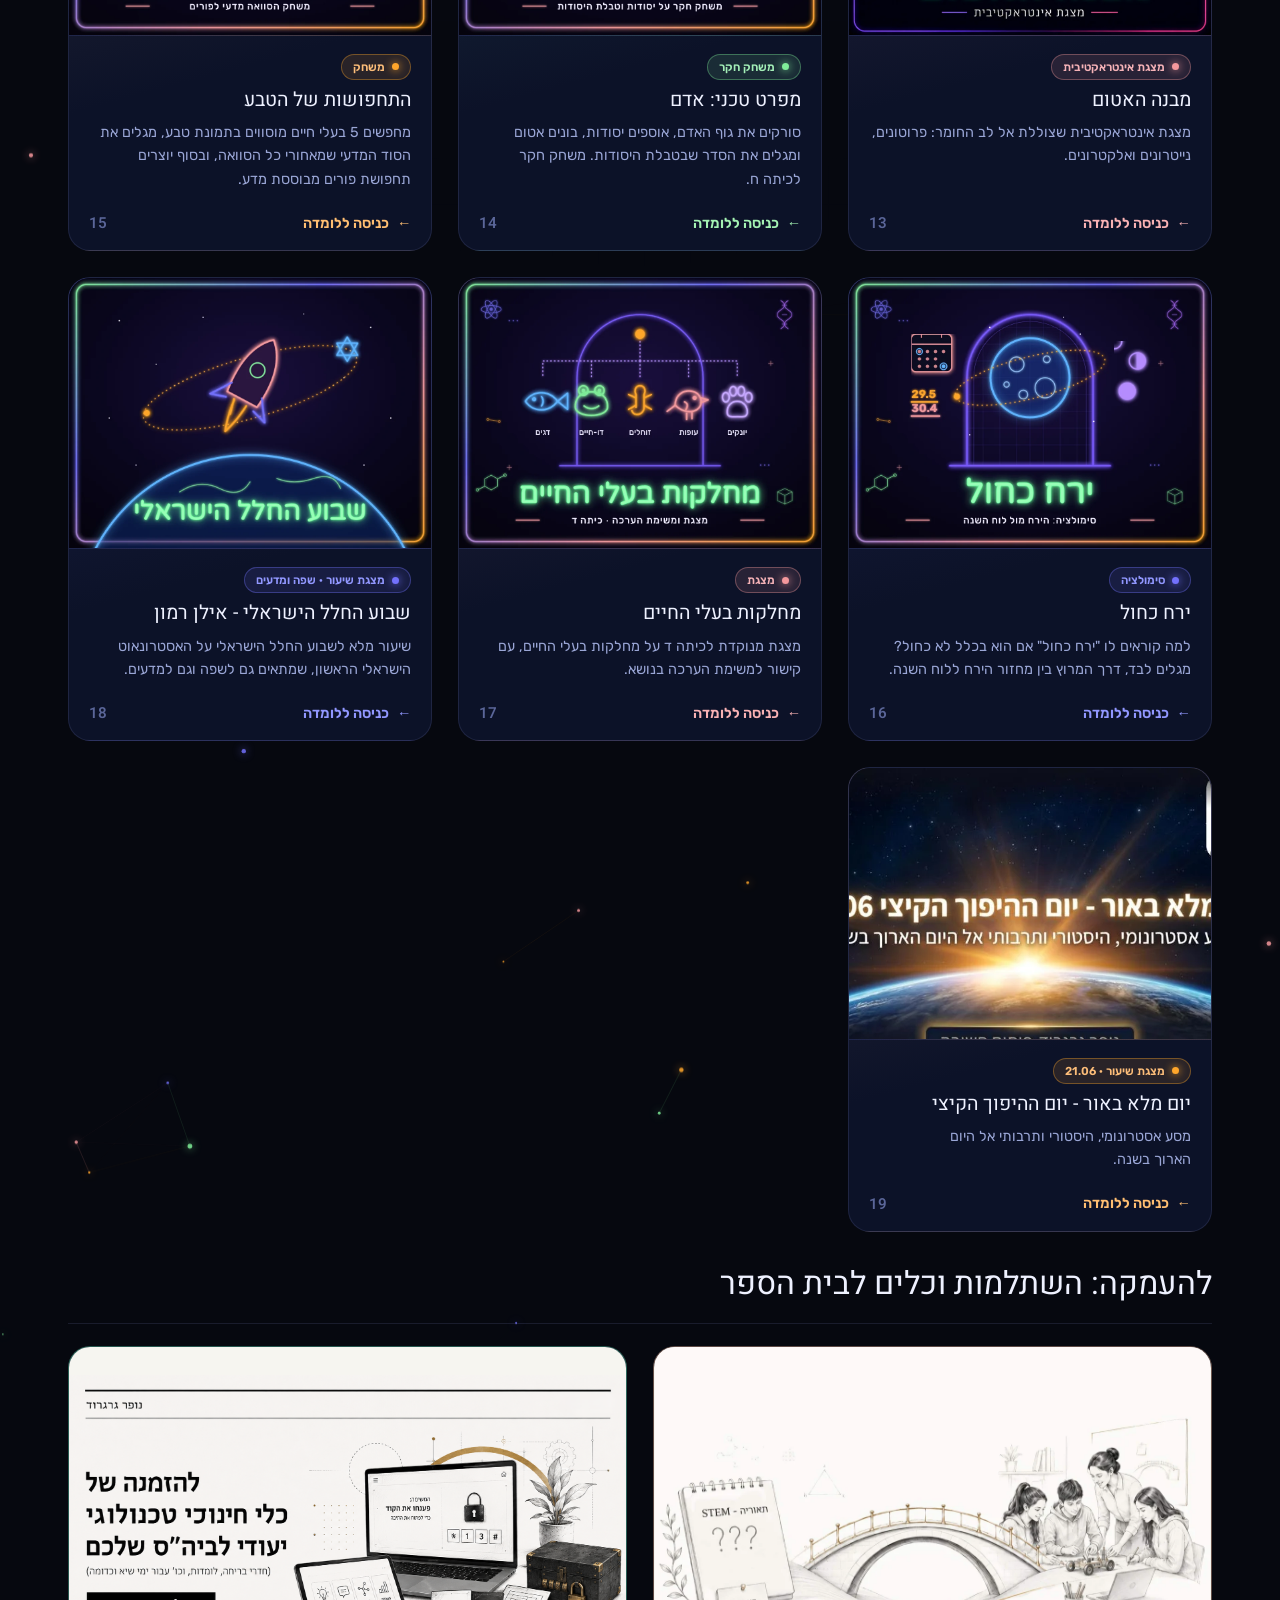
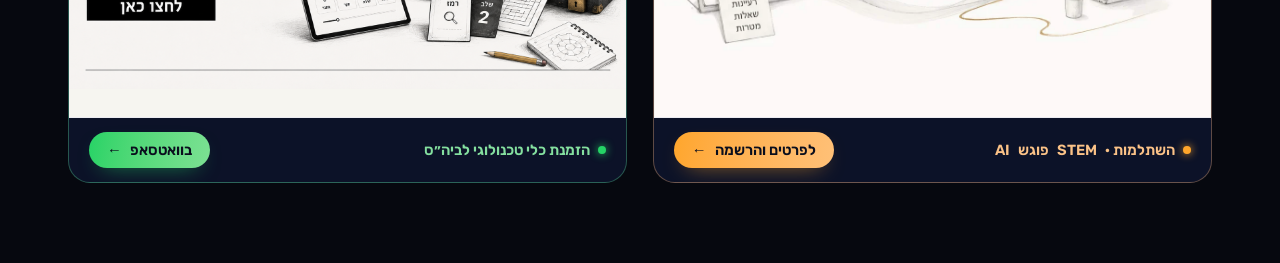
==== commit c4082cbc: "SEO: index embedded content via parent Wix pages (indexifembedded), add descriptions Co-Authored-By:" ====
--- a/index.html
+++ b/index.html
@@ -4,6 +4,8 @@
 <meta charset="UTF-8">
 <meta name="viewport" content="width=device-width, initial-scale=1.0">
 <title>כלי הוראה ולמידה במדע וטכנולוגיה - נופר</title>
+<meta name="googlebot" content="noindex, indexifembedded">
+<meta name="description" content="משחקים, סימולציות, חדרי בריחה ולומדות במדע וטכנולוגיה לכיתה - תרגולים חווייתיים של נופר גרגרוד | פיתוח חשיבה">
 <link rel="preconnect" href="https://fonts.googleapis.com">
 <link rel="preconnect" href="https://fonts.gstatic.com" crossorigin>
 <link href="https://fonts.googleapis.com/css2?family=Heebo:wght@400;500;700&family=Rubik:wght@300;400;500;600;700&family=Secular+One&display=swap" rel="stylesheet">
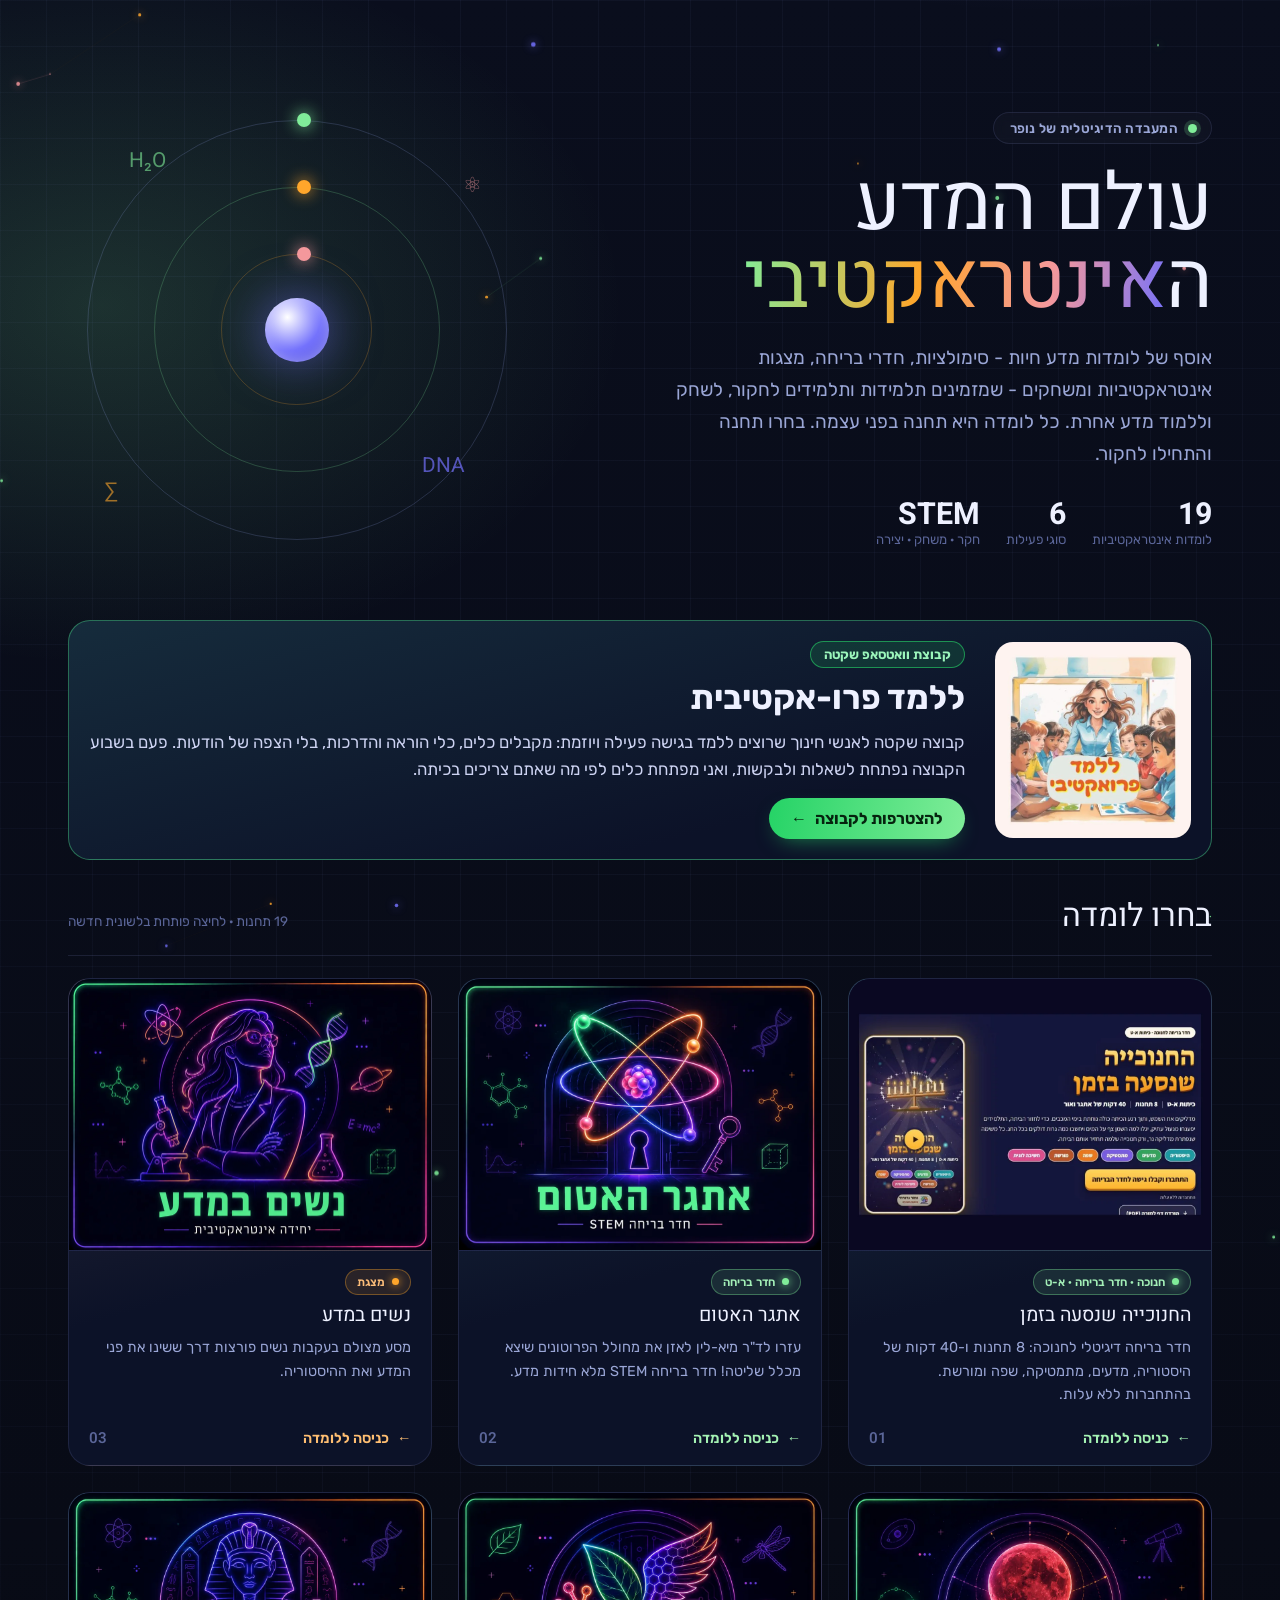
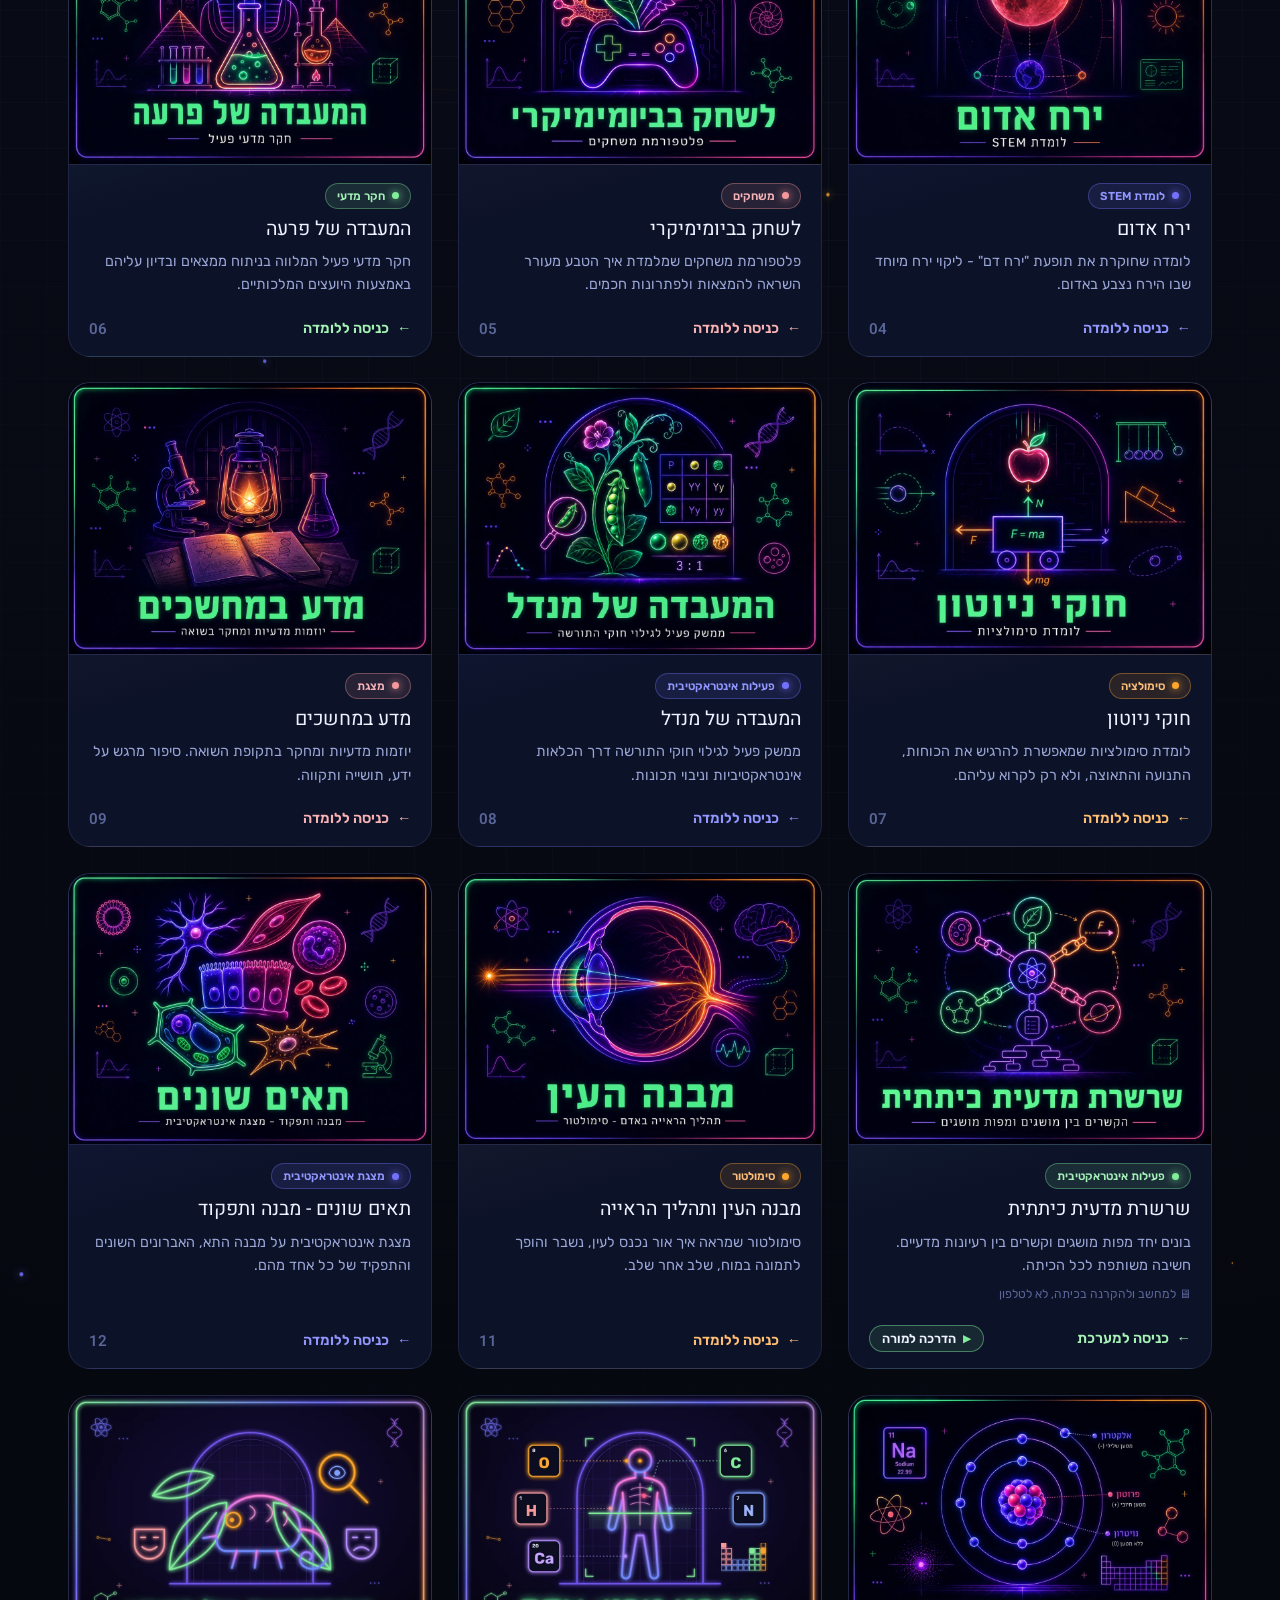
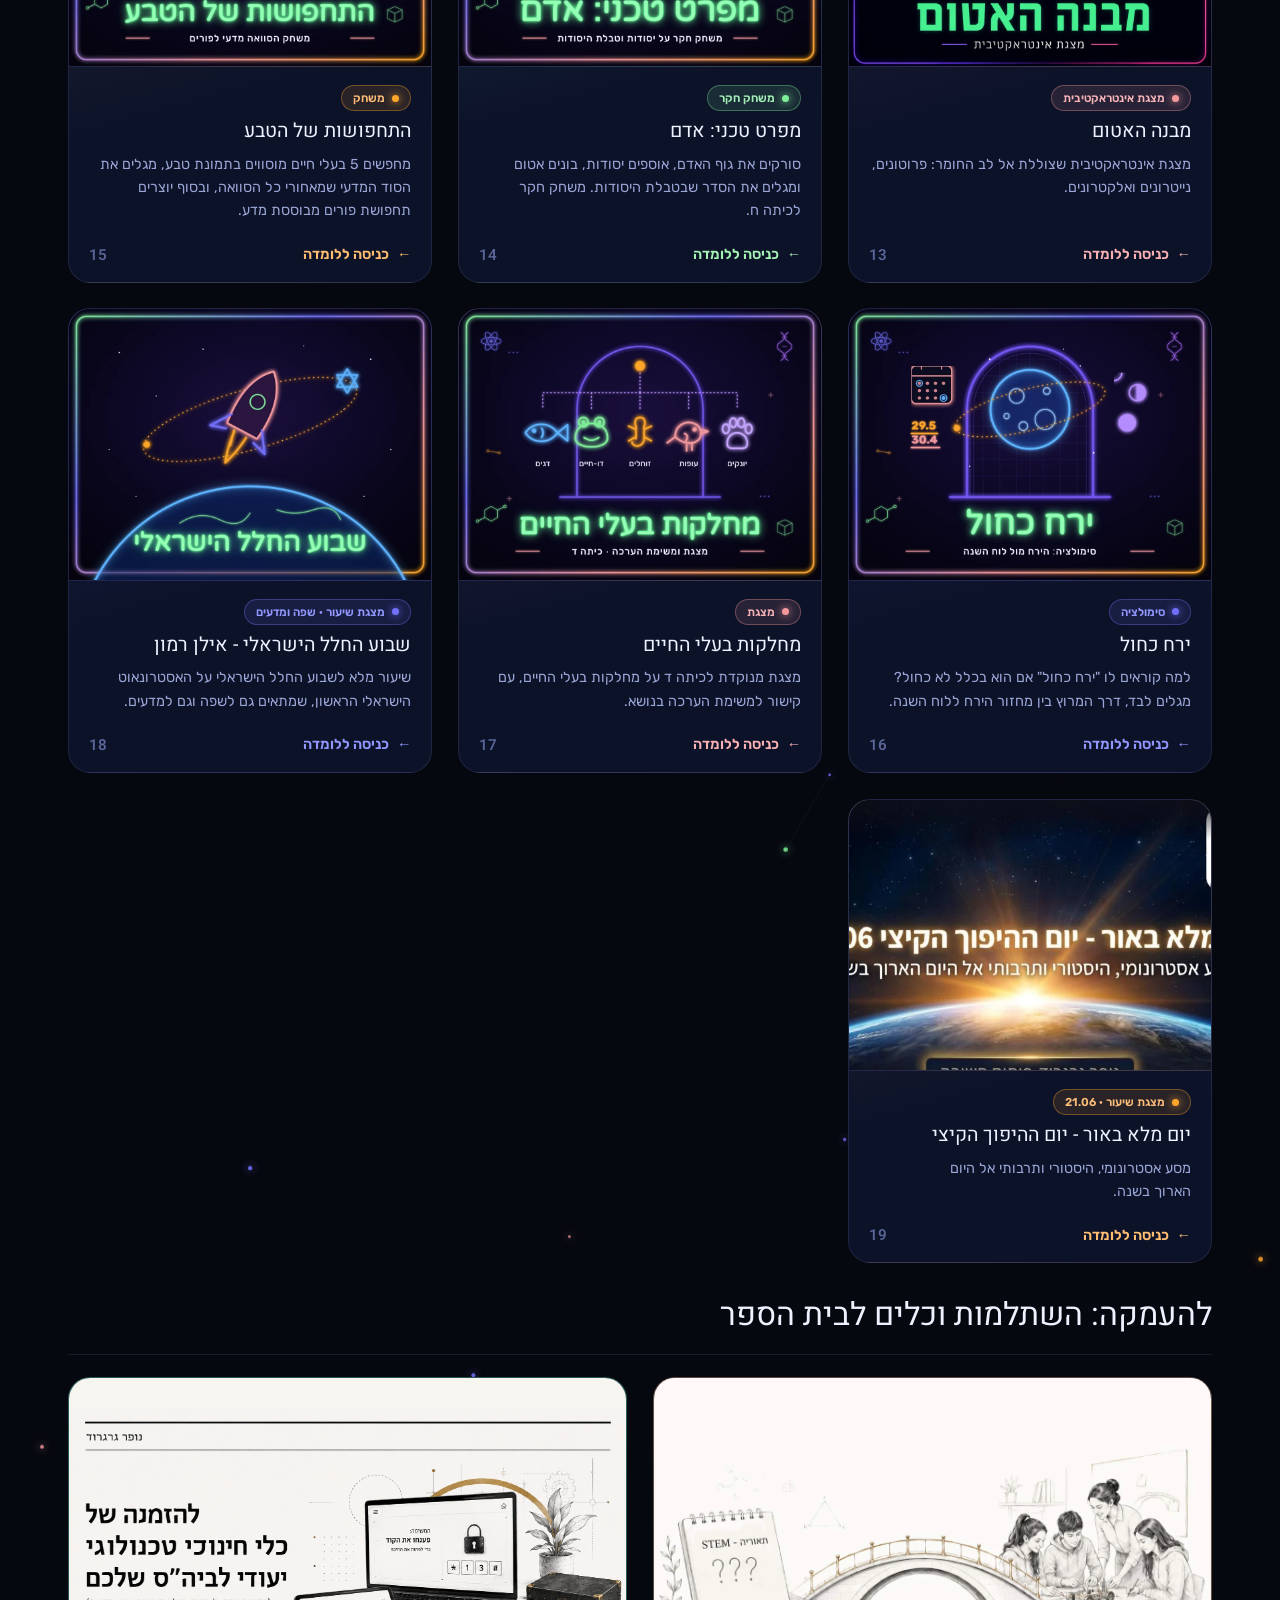
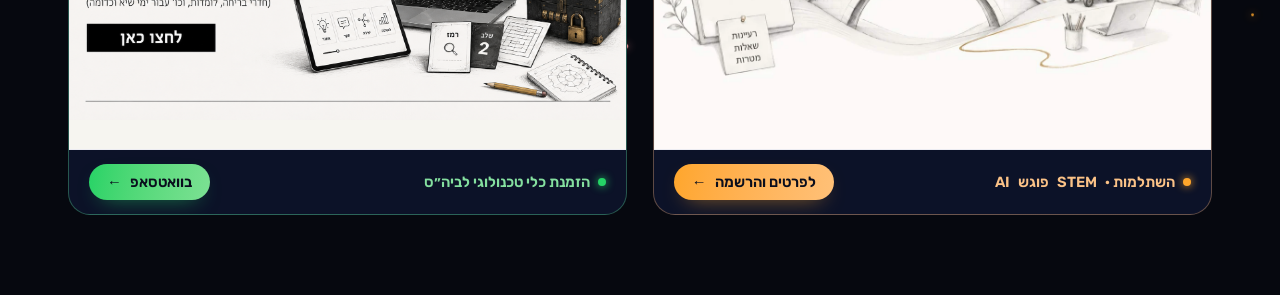
==== commit 1335bb5a: "Science: chain card gets teacher guide link and desktop-only note Co-Authored-By: Claude Opus 5.5 <n" ====
--- a/index.html
+++ b/index.html
@@ -187,7 +187,7 @@
     </a>
 
     <!-- 9 -->
-    <a class="card" style="--accent:#80ed99" href="https://welcome-science-nofar.lovable.app" target="_blank" rel="noopener">
+    <div class="card card-dual" style="--accent:#80ed99">
       <div class="thumb">
         <img class="shot" src="images/09.webp" alt="שרשרת מדעית כיתתית" loading="lazy">
       </div>
@@ -195,9 +195,13 @@
         <span class="cat"><span class="cdot"></span>פעילות אינטראקטיבית</span>
         <h3>שרשרת מדעית כיתתית</h3>
         <p>בונים יחד מפות מושגים וקשרים בין רעיונות מדעיים. חשיבה משותפת לכל הכיתה.</p>
-        <span class="go"><span class="arrow">←</span>כניסה ללומדה<span class="num">10</span></span>
-      </div>
-    </a>
+        <span class="device-note">למחשב ולהקרנה בכיתה, לא לטלפון</span>
+        <div class="go-row">
+          <a class="go card-main" href="https://welcome-science-nofar.lovable.app/" target="_blank" rel="noopener"><span class="arrow">←</span>כניסה למערכת</a>
+          <a class="guide-link" href="https://youtu.be/AHHmbDbXC-U" target="_blank" rel="noopener"><span class="play">▶</span>הדרכה למורה</a>
+        </div>
+      </div>
+    </div>
 
     <!-- 10 -->
     <a class="card" style="--accent:#ffa62b" href="https://www.sciencedu.online/vision-eye" target="_blank" rel="noopener">
--- a/assets/styles.css
+++ b/assets/styles.css
@@ -460,6 +460,53 @@
   font-family: var(--display-font);
   font-size: 0.95rem;
   color: var(--faint);
+}
+
+/* card with a second link (main link stretches over the whole card) */
+.card-dual .card-main { text-decoration: none; }
+.card-dual .card-main::after { content: ""; position: absolute; inset: 0; z-index: 1; }
+.card-dual:focus-within { outline: 2px solid var(--c); outline-offset: 3px; }
+.card-dual .card-main:focus-visible { outline: none; }
+.device-note {
+  font-size: 0.76rem;
+  line-height: 1.45;
+  color: var(--faint);
+}
+.device-note::before { content: "🖥 "; }
+.guide-link {
+  position: relative;
+  z-index: 2;
+  align-self: flex-start;
+  display: inline-flex;
+  align-items: center;
+  gap: 7px;
+  font-size: 0.8rem;
+  font-weight: 600;
+  text-decoration: none;
+  color: var(--ink);
+  padding: 5px 12px;
+  border-radius: 100px;
+  border: 1px solid color-mix(in oklab, var(--c) 45%, transparent);
+  background: color-mix(in oklab, var(--c) 10%, transparent);
+  transition: background 0.25s ease;
+}
+.guide-link:hover { background: color-mix(in oklab, var(--c) 24%, transparent); }
+.guide-link .play { font-size: 0.65rem; color: var(--c); }
+.card-dual .go-row {
+  margin-top: auto;
+  padding-top: 12px;
+  display: flex;
+  align-items: center;
+  justify-content: space-between;
+  flex-wrap: wrap;
+  gap: 8px;
+}
+.card-dual .go-row .go { margin-top: 0; padding-top: 0; }
+.card-dual .go-row .guide-link { white-space: nowrap; }
+@media (max-width: 640px) {
+  .device-note { font-size: 0.68rem; }
+  .card-dual .go-row { padding-top: 6px; gap: 6px; }
+  .guide-link { font-size: 0.7rem; padding: 3px 9px; gap: 5px; }
 }
 
 /* =========================================================
